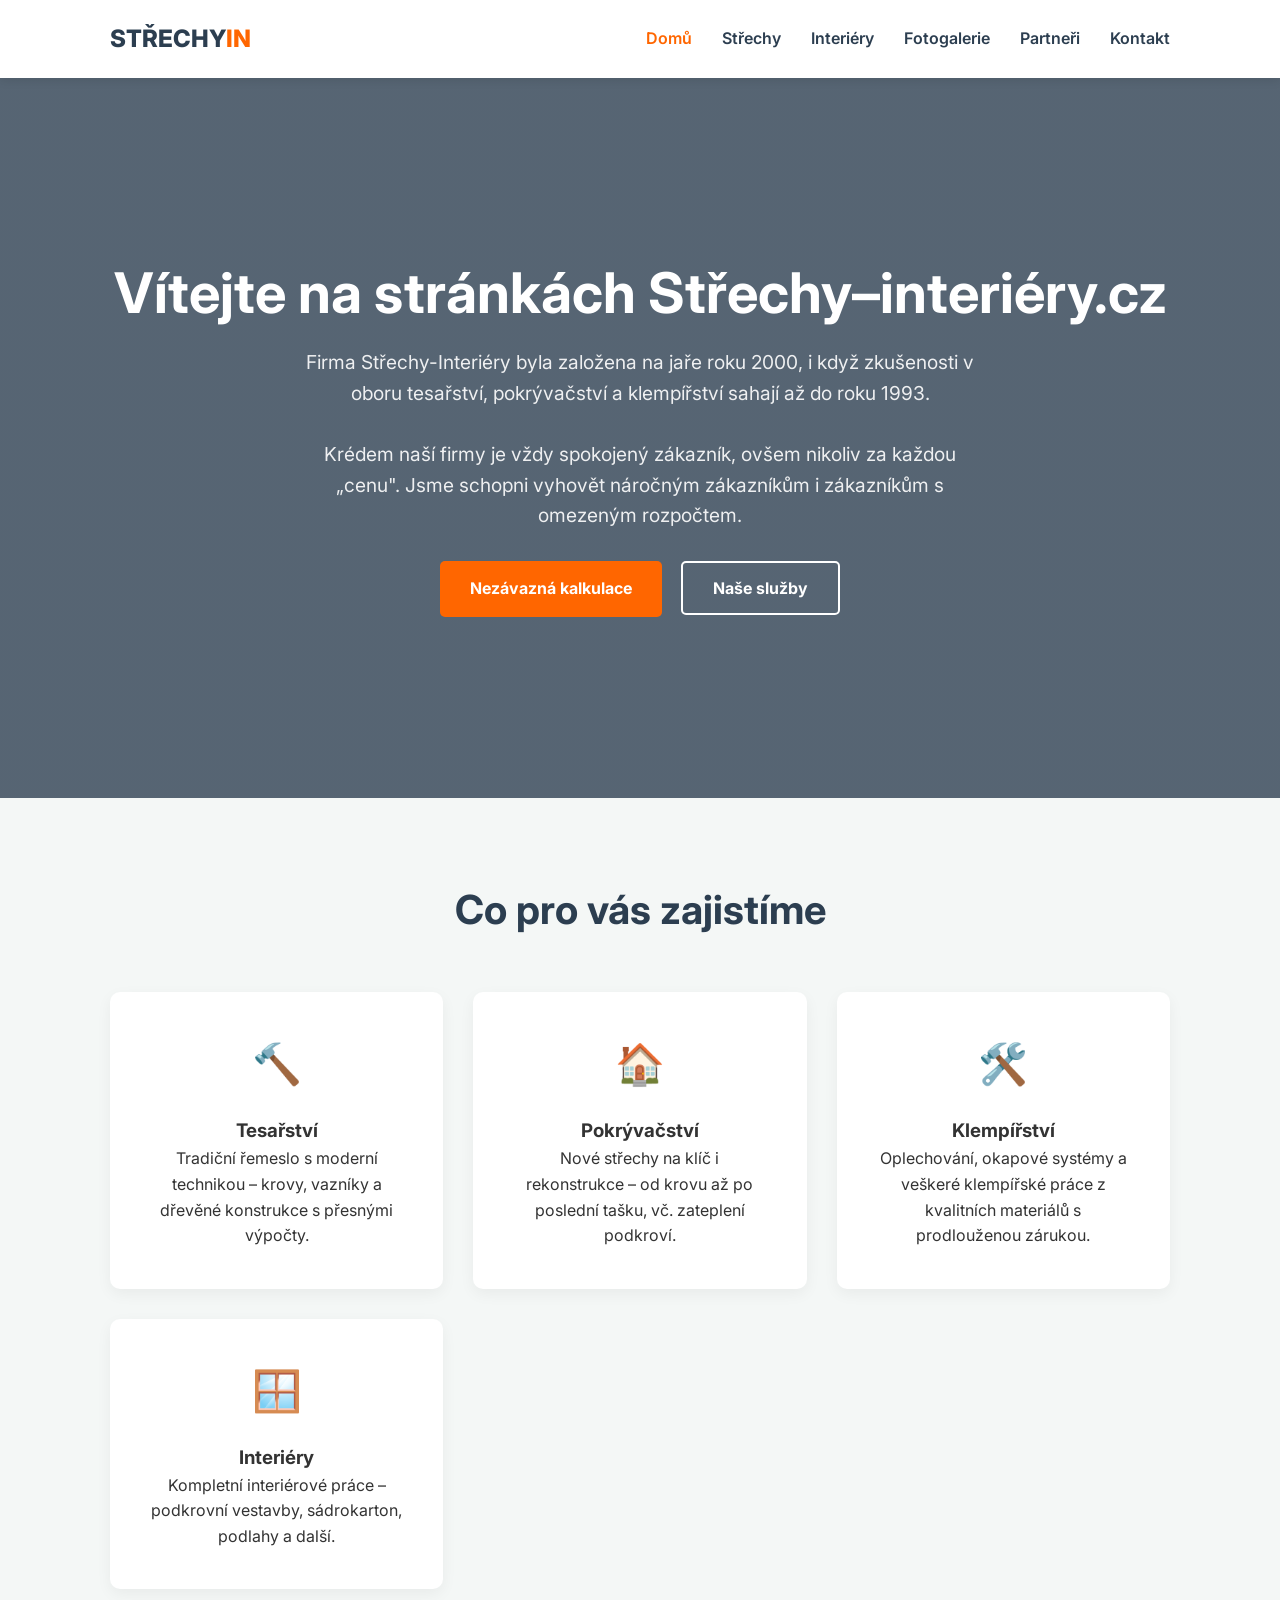
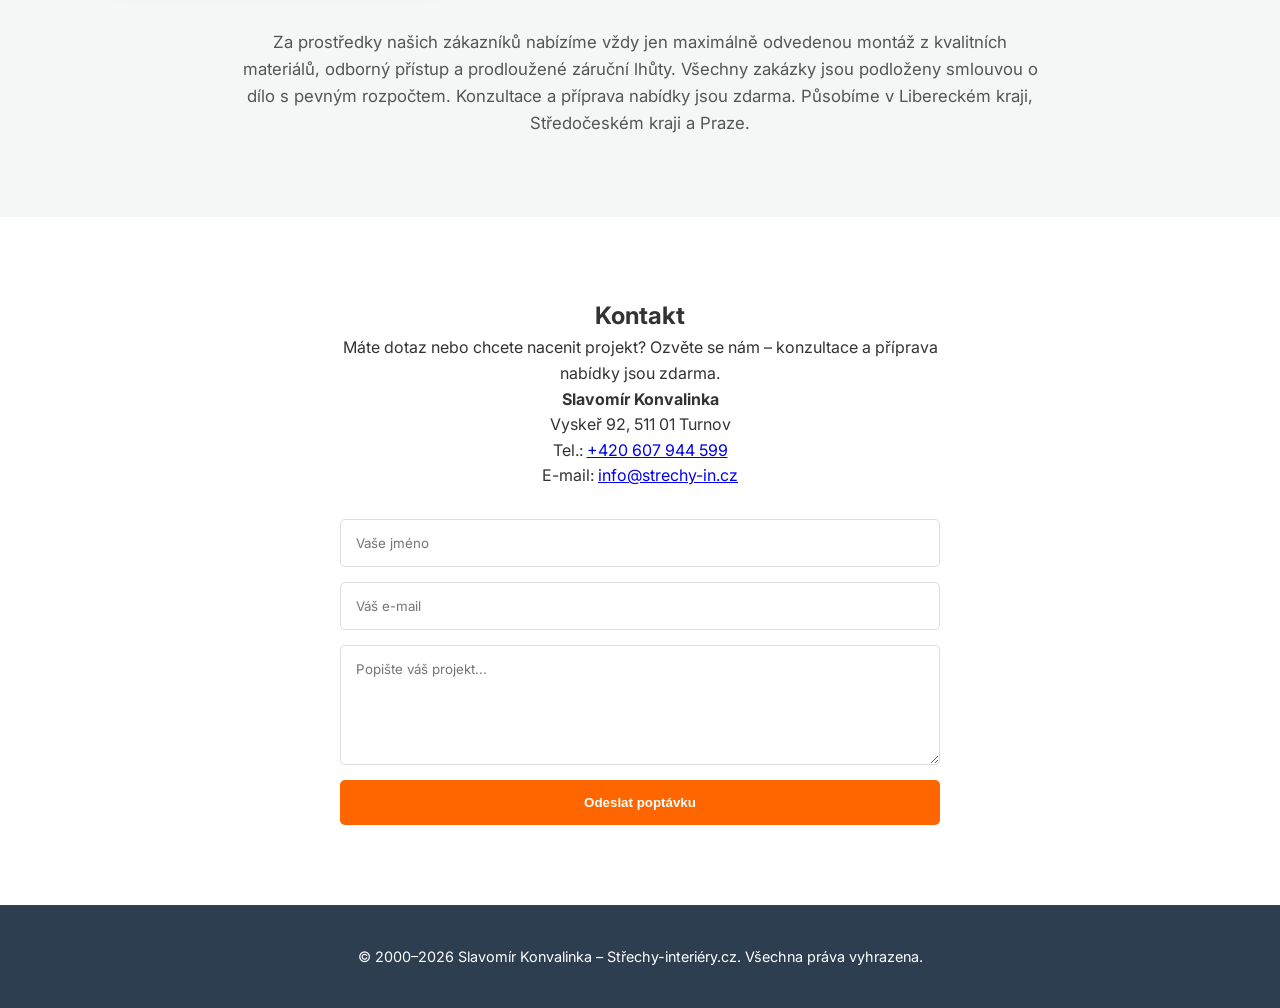
==== index.html @ 7b0713c4 "feat: basic layout" ====
<!DOCTYPE html>
<html lang="cs">
<head>
  <meta charset="UTF-8">
  <meta name="viewport" content="width=device-width, initial-scale=1.0">
  <title>Tesařství – střechy – interiéry | Slavomír Konvalinka strechy-in.cz</title>
  <link rel="stylesheet" href="css/style.css">
  <link href="https://fonts.googleapis.com/css2?family=Inter:wght@300;400;700;800&display=swap" rel="stylesheet">
</head>
<body>

<header class="navbar">
  <div class="container">
    <a href="index.html" class="logo">STŘECHY<span>IN</span></a>
    <nav>
      <ul>
        <li><a href="index.html" class="active">Domů</a></li>
        <li><a href="strechy.html">Střechy</a></li>
        <li><a href="interiery.html">Interiéry</a></li>
        <li><a href="galerie.html">Fotogalerie</a></li>
        <li><a href="dodavatele.html">Partneři</a></li>
        <li><a href="kontakt.html" class="btn-small">Kontakt</a></li>
      </ul>
    </nav>
  </div>
</header>

<section class="hero">
  <div class="container">
    <h1>Vítejte na stránkách Střechy–interiéry.cz</h1>
    <p>Firma Střechy-Interiéry byla založena na jaře roku 2000, i když zkušenosti v oboru tesařství, pokrývačství a klempířství sahají až do roku 1993.</p>
    <p>Krédem naší firmy je vždy spokojený zákazník, ovšem nikoliv za každou „cenu". Jsme schopni vyhovět náročným zákazníkům i zákazníkům s omezeným rozpočtem.</p>
    <div class="hero-btns">
      <a href="#kontakt" class="btn-primary">Nezávazná kalkulace</a>
      <a href="#sluzby" class="btn-secondary">Naše služby</a>
    </div>
  </div>
</section>

<section id="sluzby" class="services">
  <div class="container">
    <h2 class="section-title">Co pro vás zajistíme</h2>
    <div class="grid">
      <div class="card">
        <div class="icon">🔨</div>
        <h3>Tesařství</h3>
        <p>Tradiční řemeslo s moderní technikou – krovy, vazníky a dřevěné konstrukce s přesnými výpočty.</p>
      </div>
      <div class="card">
        <div class="icon">🏠</div>
        <h3>Pokrývačství</h3>
        <p>Nové střechy na klíč i rekonstrukce – od krovu až po poslední tašku, vč. zateplení podkroví.</p>
      </div>
      <div class="card">
        <div class="icon">🛠️</div>
        <h3>Klempířství</h3>
        <p>Oplechování, okapové systémy a veškeré klempířské práce z kvalitních materiálů s prodlouženou zárukou.</p>
      </div>
      <div class="card">
        <div class="icon">🪟</div>
        <h3>Interiéry</h3>
        <p>Kompletní interiérové práce – podkrovní vestavby, sádrokarton, podlahy a další.</p>
      </div>
    </div>
    <div class="section-info">
      <p>Za prostředky našich zákazníků nabízíme vždy jen maximálně odvedenou montáž z kvalitních materiálů, odborný přístup a prodloužené záruční lhůty. Všechny zakázky jsou podloženy smlouvou o dílo s pevným rozpočtem. Konzultace a příprava nabídky jsou zdarma. Působíme v Libereckém kraji, Středočeském kraji a Praze.</p>
    </div>
  </div>
</section>

<section id="kontakt" class="contact">
  <div class="container">
    <div class="contact-box">
      <h2>Kontakt</h2>
      <p>Máte dotaz nebo chcete nacenit projekt? Ozvěte se nám – konzultace a příprava nabídky jsou zdarma.</p>
      <div class="contact-details">
        <p><strong>Slavomír Konvalinka</strong></p>
        <p>Vyskeř 92, 511 01 Turnov</p>
        <p>Tel.: <a href="tel:+420607944599">+420 607 944 599</a></p>
        <p>E-mail: <a href="mailto:info@strechy-in.cz">info@strechy-in.cz</a></p>
      </div>
      <form>
        <input type="text" placeholder="Vaše jméno" required>
        <input type="email" placeholder="Váš e-mail" required>
        <textarea placeholder="Popište váš projekt..."></textarea>
        <button type="submit" class="btn-primary">Odeslat poptávku</button>
      </form>
    </div>
  </div>
</section>

<footer>
  <div class="container">
    <p>&copy; 2000–2026 Slavomír Konvalinka – Střechy-interiéry.cz. Všechna práva vyhrazena.</p>
  </div>
</footer>

</body>
</html>
---- css/style.css ----
/* Globální nastavení */
:root {
  --primary: #ff6600; /* Oranžová pro akce */
  --dark: #2c3e50;    /* Antracitová břidlice */
  --light: #f4f7f6;   /* Světlé pozadí */
  --white: #ffffff;
  --text: #333333;
}

* {
  margin: 0;
  padding: 0;
  box-sizing: border-box;
}

body {
  font-family: 'Inter', sans-serif;
  line-height: 1.6;
  color: var(--text);
  scroll-behavior: smooth;
}

.container {
  max-width: 1100px;
  margin: 0 auto;
  padding: 0 20px;
}

/* Navigace */
.navbar {
  background: var(--white);
  padding: 20px 0;
  position: sticky;
  top: 0;
  z-index: 1000;
  box-shadow: 0 2px 10px rgba(0,0,0,0.1);
}

.navbar .container {
  display: flex;
  justify-content: space-between;
  align-items: center;
}

.logo {
  font-size: 24px;
  font-weight: 800;
  color: var(--dark);
}

.logo span { color: var(--primary); }

nav ul { display: flex; list-style: none; align-items: center; }
nav ul li { margin-left: 30px; }
nav ul li a { text-decoration: none; color: var(--dark); font-weight: 600; transition: 0.3s; }
nav ul li a:hover { color: var(--primary); }

/* Hero Sekce */
.hero {
  background: linear-gradient(rgba(44, 62, 80, 0.8), rgba(44, 62, 80, 0.8)),
  url('https://images.unsplash.com/photo-1628744448840-55bdb2497bd4?q=80&w=2070') center/cover;
  height: 80vh;
  display: flex;
  align-items: center;
  color: var(--white);
  text-align: center;
}

.hero h1 { font-size: 3.5rem; margin-bottom: 20px; line-height: 1.2; }
.hero p { font-size: 1.2rem; margin-bottom: 30px; opacity: 0.9; max-width: 700px; margin-inline: auto; }

/* Tlačítka */
.btn-primary {
  background: var(--primary);
  color: var(--white);
  padding: 15px 30px;
  text-decoration: none;
  border-radius: 5px;
  font-weight: bold;
  display: inline-block;
  transition: 0.3s;
  border: none;
  cursor: pointer;
}

.btn-secondary {
  background: transparent;
  color: var(--white);
  padding: 15px 30px;
  text-decoration: none;
  border-radius: 5px;
  font-weight: bold;
  border: 2px solid var(--white);
  margin-left: 15px;
  transition: 0.3s;
}

.btn-primary:hover { background: #e65c00; transform: translateY(-2px); }

/* Služby */
.services { padding: 80px 0; background: var(--light); }
.section-title { text-align: center; font-size: 2.5rem; margin-bottom: 50px; color: var(--dark); }

.grid {
  display: grid;
  grid-template-columns: repeat(auto-fit, minmax(300px, 1fr));
  gap: 30px;
}

.card {
  background: var(--white);
  padding: 40px;
  border-radius: 10px;
  text-align: center;
  transition: 0.3s;
  box-shadow: 0 5px 15px rgba(0,0,0,0.05);
}

.card:hover { transform: translateY(-10px); }
.card .icon { font-size: 40px; margin-bottom: 20px; }

/* Kontakt */
.contact { padding: 80px 0; }
.contact-box {
  max-width: 600px;
  margin: 0 auto;
  text-align: center;
}

form { display: flex; flex-direction: column; gap: 15px; margin-top: 30px; }
form input, form textarea {
  padding: 15px;
  border: 1px solid #ddd;
  border-radius: 5px;
  font-family: inherit;
}
form textarea { height: 120px; }

footer { background: var(--dark); color: var(--white); padding: 40px 0; text-align: center; font-size: 0.9rem; }

/* Aktivní odkaz v navigaci */
nav ul li a.active { color: var(--primary); }

/* Logo jako odkaz */
a.logo { text-decoration: none; font-size: 24px; font-weight: 800; color: var(--dark); }
a.logo span { color: var(--primary); }

/* Page Hero – podstránky */
.page-hero {
  background: var(--dark);
  color: var(--white);
  padding: 80px 0 60px;
  text-align: center;
}
.page-hero h1 { font-size: 2.8rem; margin-bottom: 15px; }
.page-hero p { font-size: 1.15rem; opacity: 0.9; max-width: 650px; margin-inline: auto; }

/* Section info */
.section-info {
  margin-top: 40px;
  text-align: center;
  max-width: 800px;
  margin-inline: auto;
  color: #555;
  font-size: 1.05rem;
}

/* CTA sekce */
.cta-section {
  background: var(--primary);
  color: var(--white);
  padding: 60px 0;
  text-align: center;
}
.cta-section h2 { font-size: 2rem; margin-bottom: 15px; }
.cta-section p { font-size: 1.1rem; margin-bottom: 25px; opacity: 0.95; }
.cta-section .btn-primary {
  background: var(--dark);
  color: var(--white);
}
.cta-section .btn-primary:hover { background: #1a252f; }

/* Fotogalerie */
.gallery-section { padding: 80px 0; background: var(--light); }
.gallery-grid {
  display: grid;
  grid-template-columns: repeat(auto-fit, minmax(300px, 1fr));
  gap: 20px;
}
.gallery-item {
  background: var(--white);
  padding: 25px 30px;
  border-radius: 10px;
  text-decoration: none;
  color: var(--text);
  transition: 0.3s;
  box-shadow: 0 3px 10px rgba(0,0,0,0.05);
}
.gallery-item:hover { transform: translateY(-5px); box-shadow: 0 8px 20px rgba(0,0,0,0.1); }
.gallery-item h3 { font-size: 0.95rem; font-weight: 600; }

/* Kontakt stránka – dvousloupcový layout */
.contact-grid {
  display: grid;
  grid-template-columns: 1fr 1fr;
  gap: 50px;
  align-items: start;
}
.contact-info-card h2,
.contact-form-card h2 {
  font-size: 1.8rem;
  color: var(--dark);
  margin-bottom: 20px;
}
.contact-info-card .contact-details { font-size: 1.05rem; line-height: 2; }
.contact-info-card .contact-details a { color: var(--primary); text-decoration: none; }
.contact-info-card .contact-details a:hover { text-decoration: underline; }

/* Responzivita */
@media (max-width: 768px) {
  .hero h1 { font-size: 2.2rem; }
  .page-hero h1 { font-size: 2rem; }
  nav { display: none; } /* Pro produkci by zde bylo mobilní menu */
  .hero-btns { display: flex; flex-direction: column; gap: 10px; }
  .btn-secondary { margin-left: 0; }
  .contact-grid { grid-template-columns: 1fr; gap: 40px; }
  .gallery-grid { grid-template-columns: 1fr; }
}
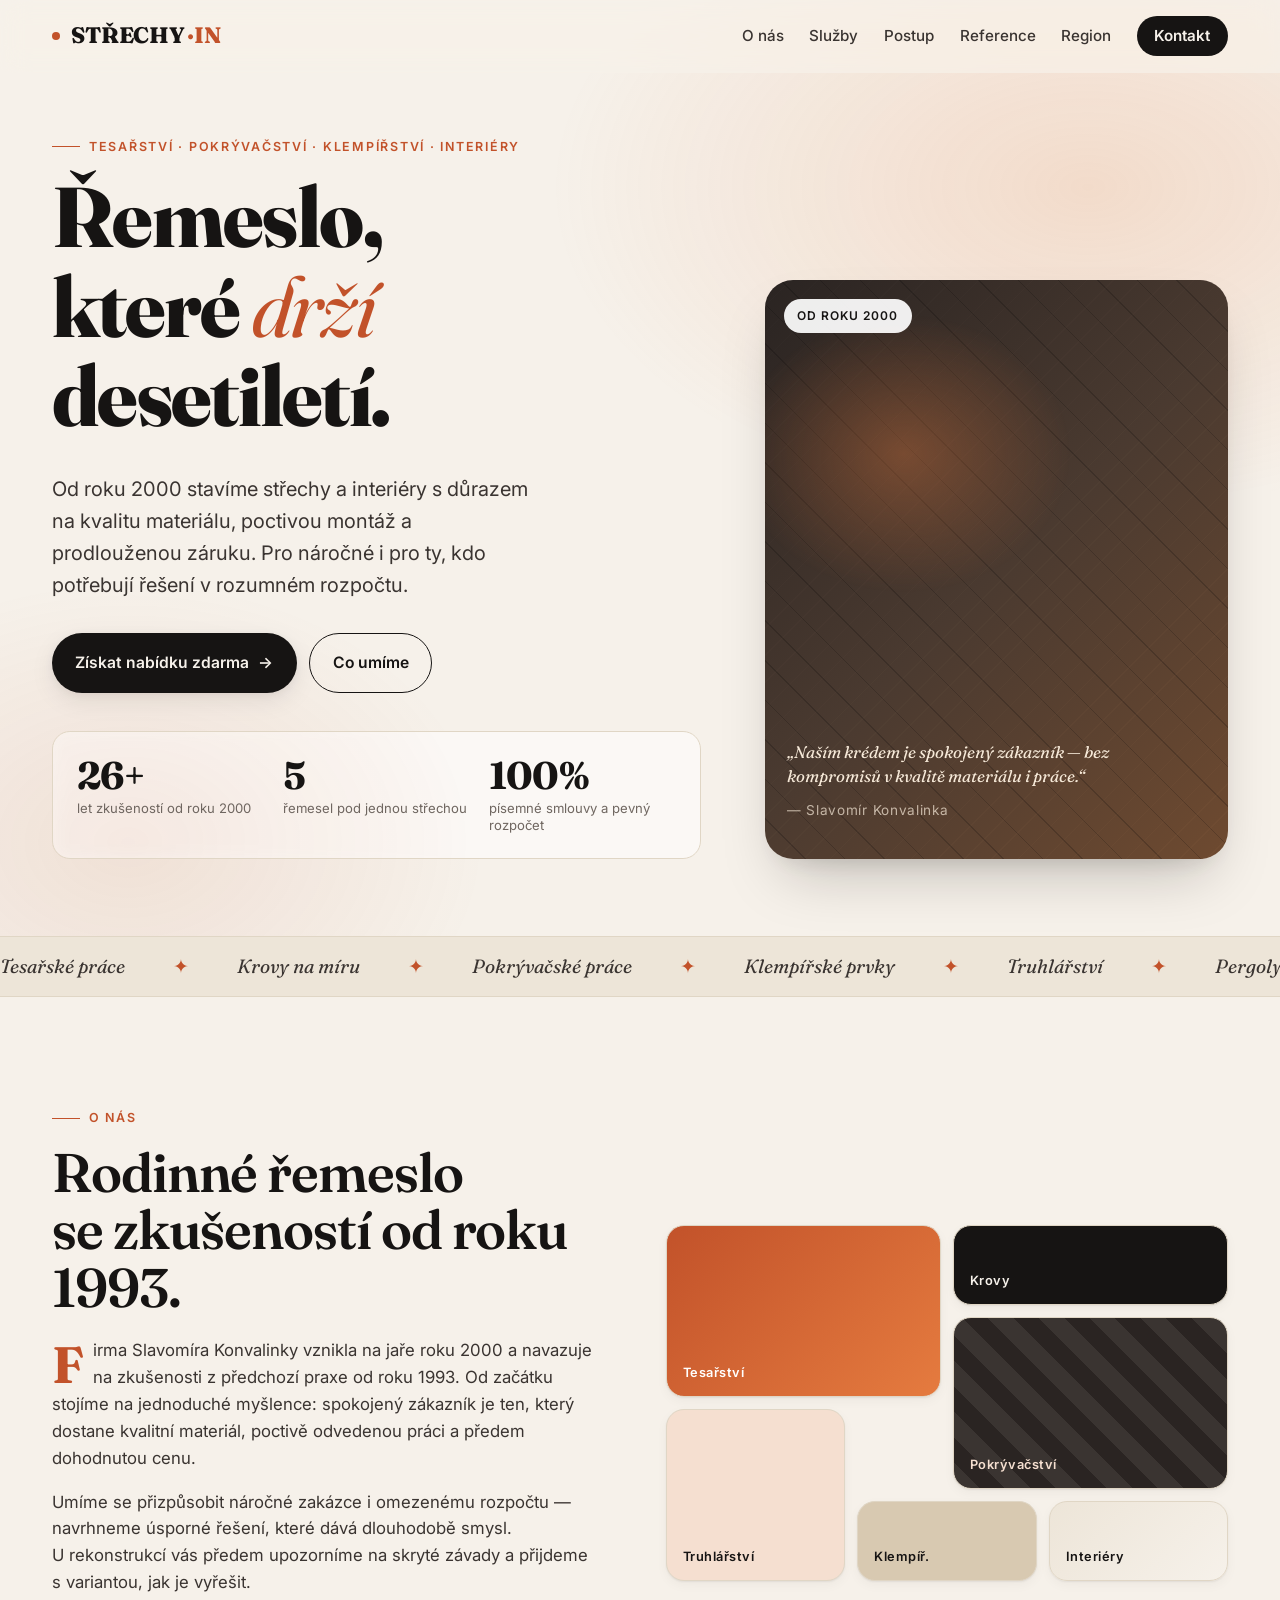
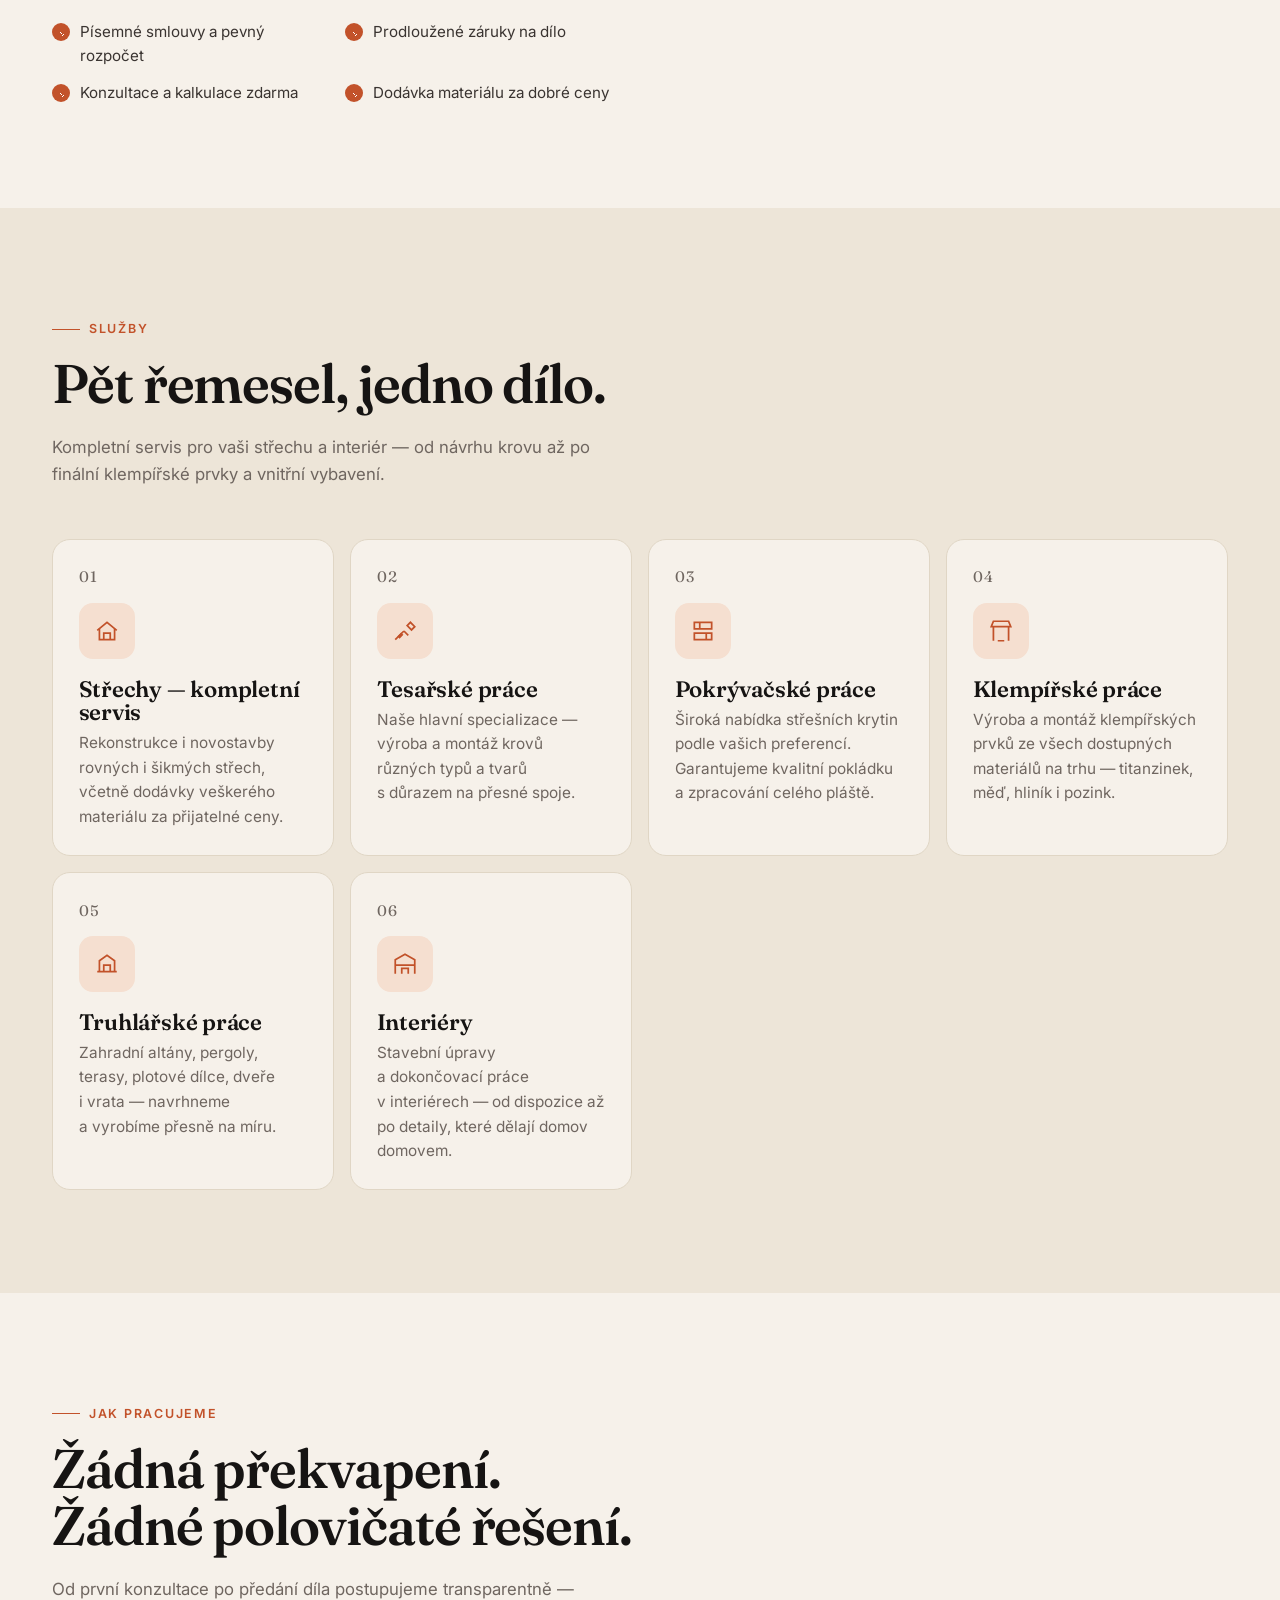
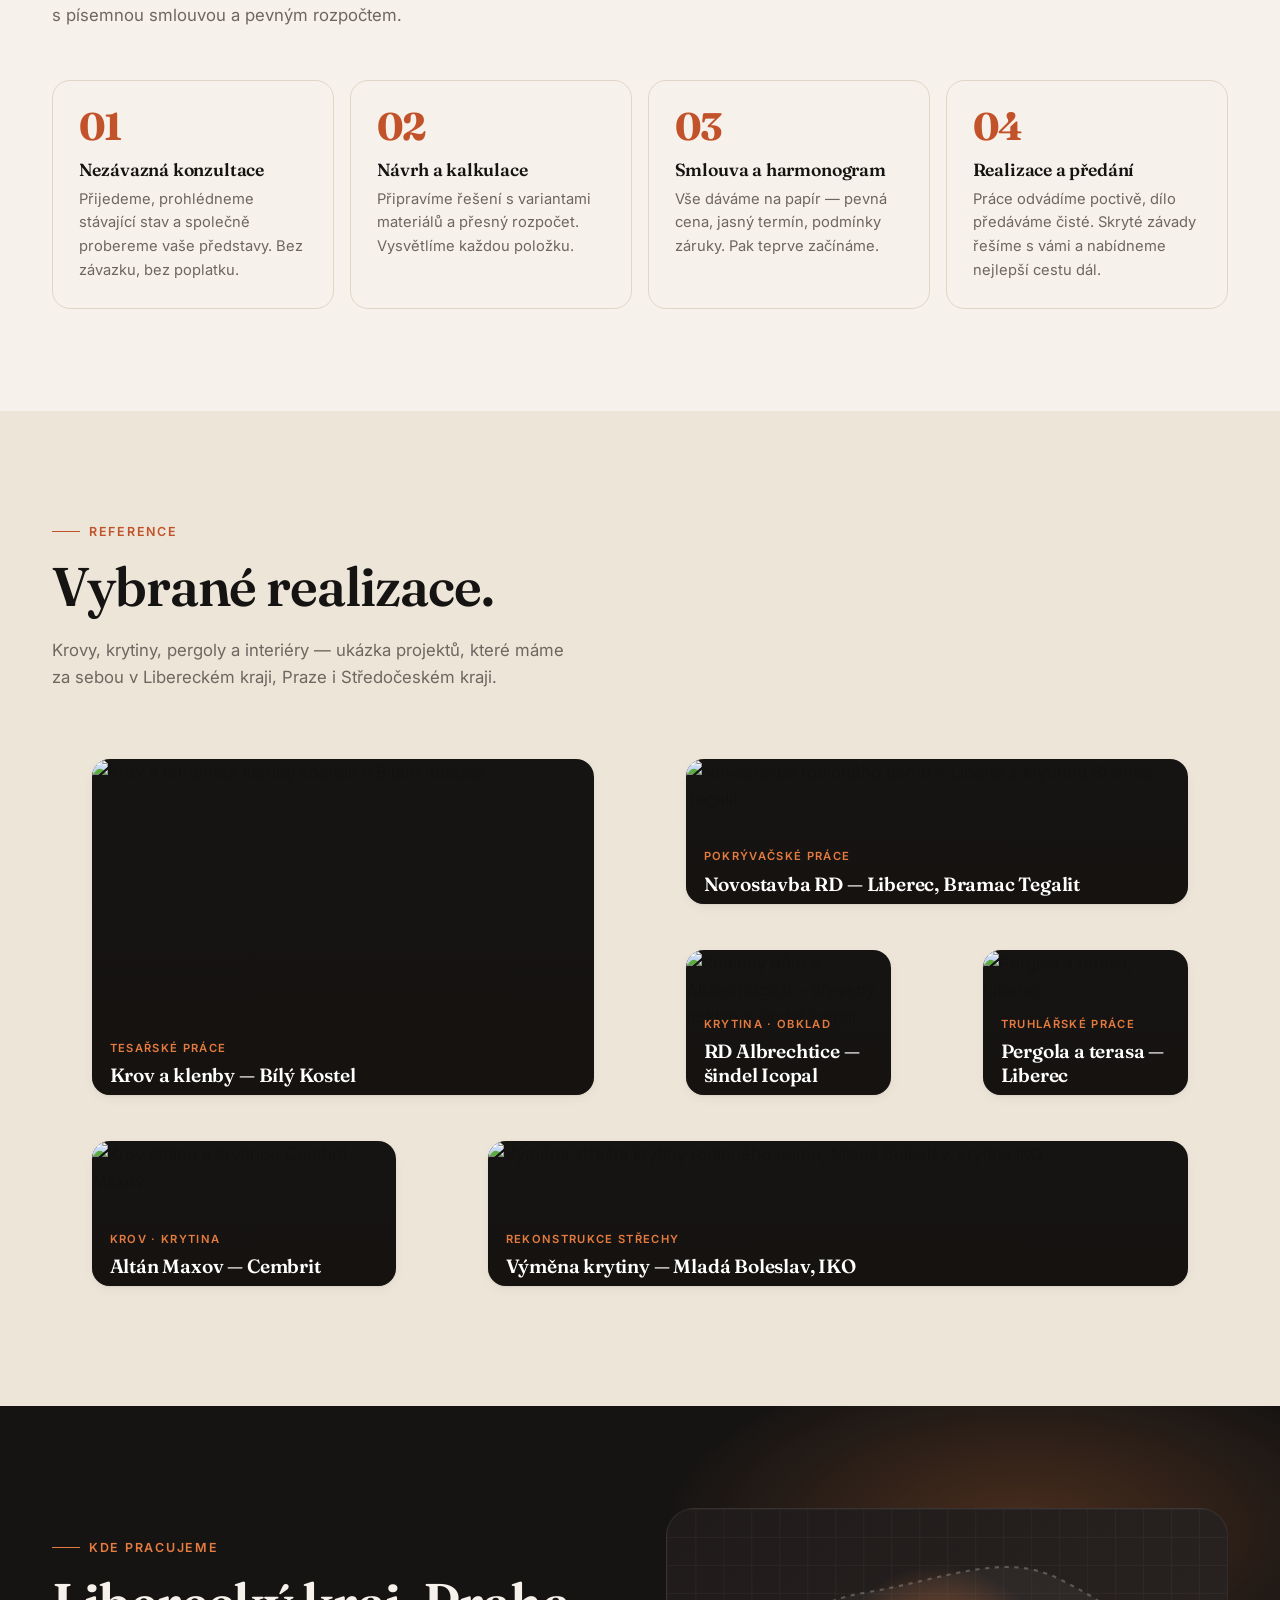
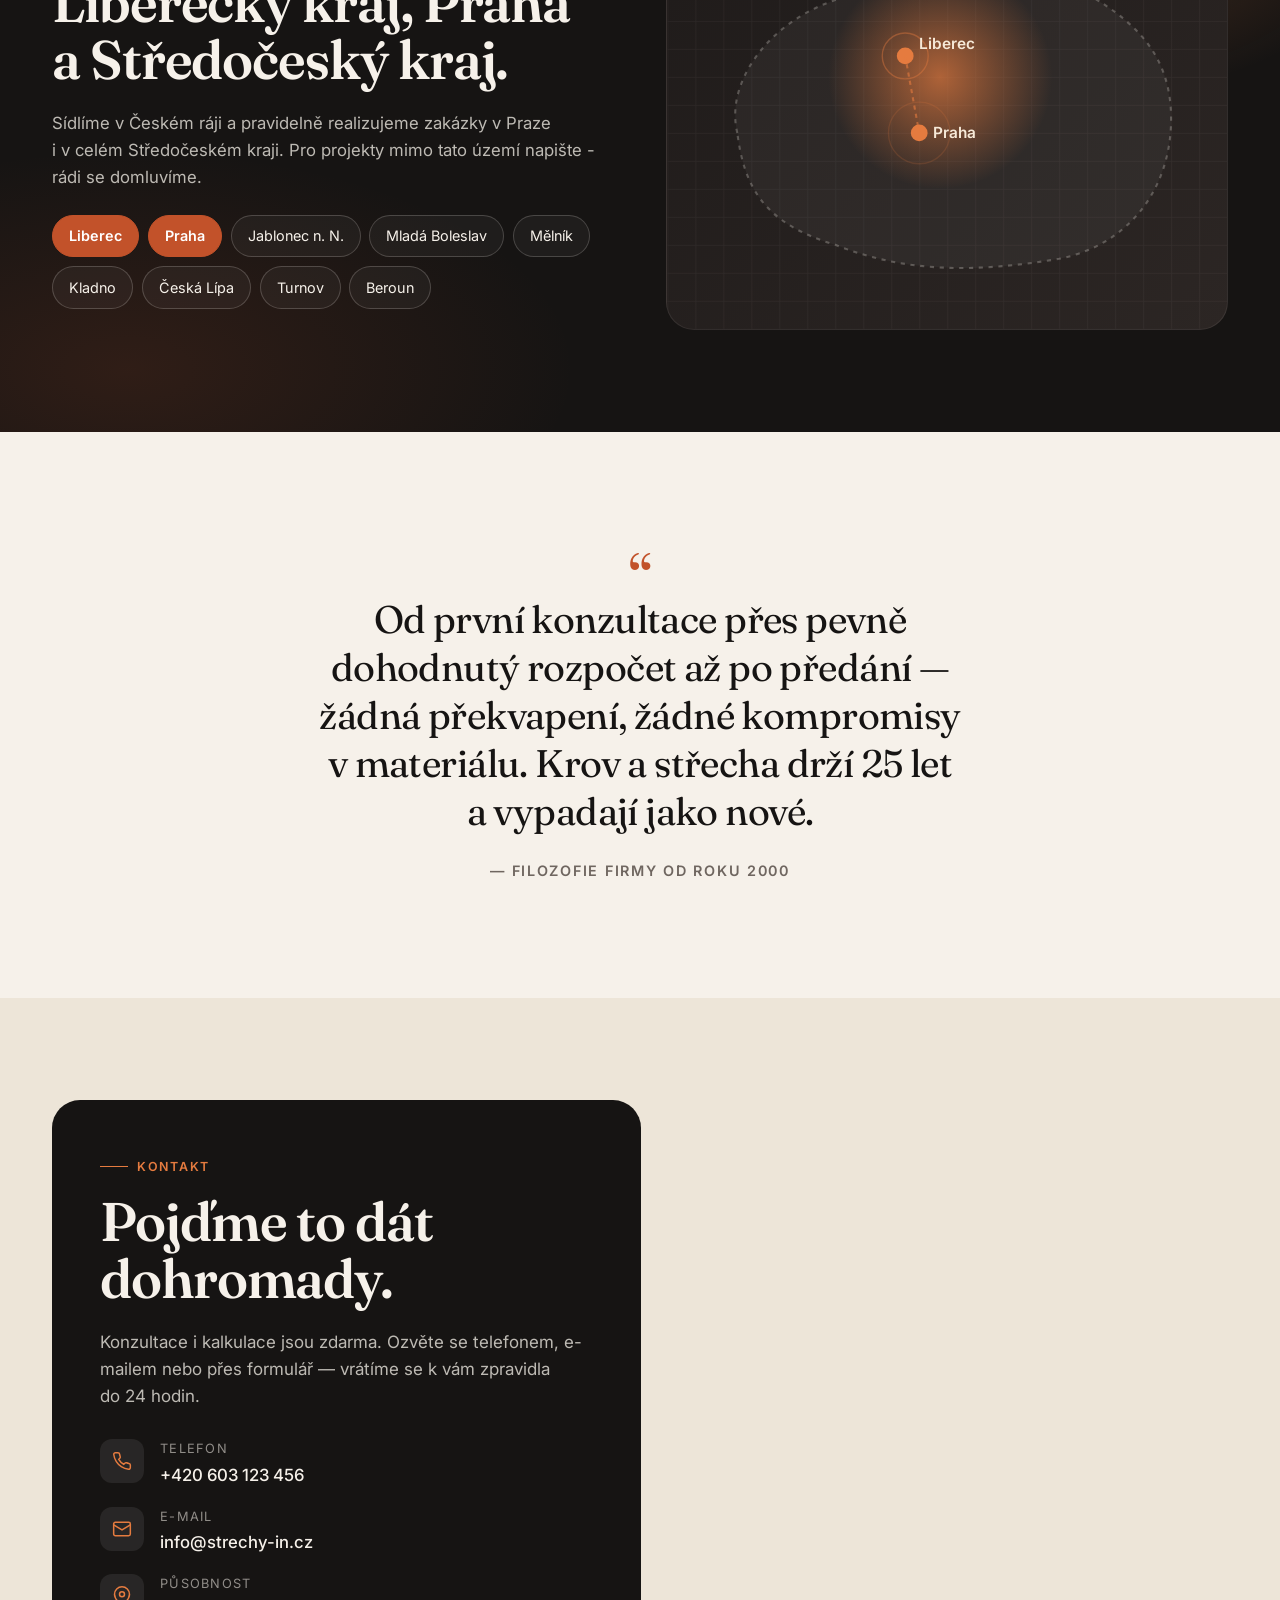
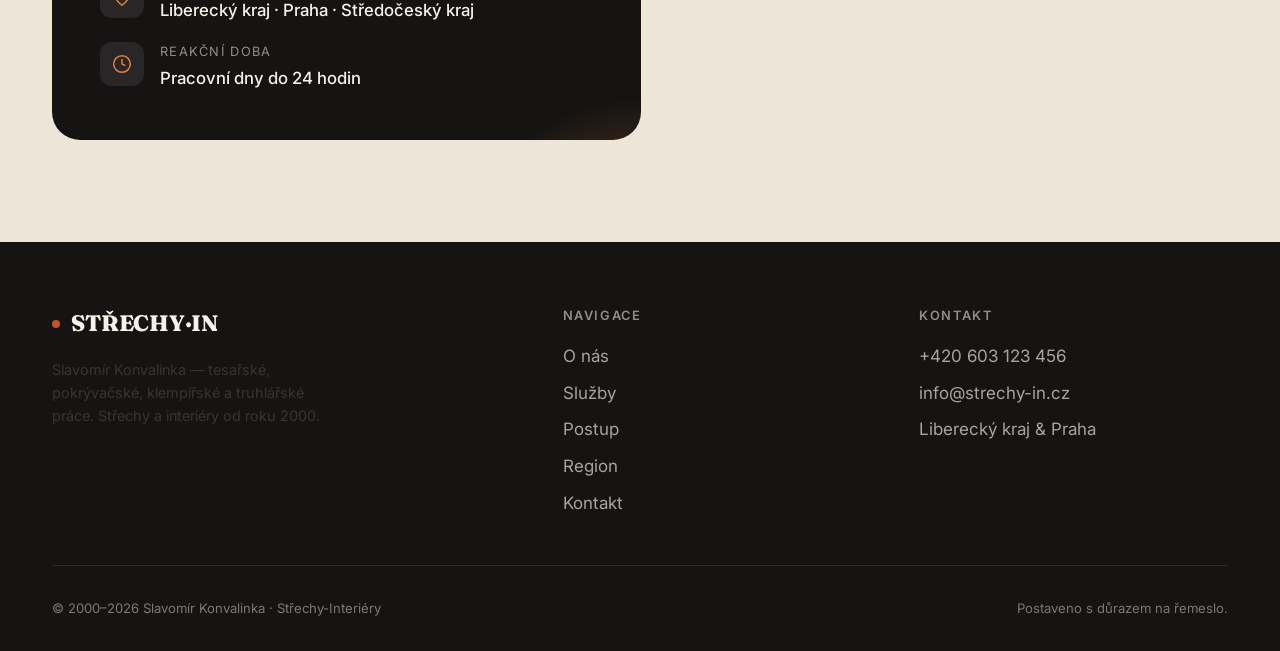
==== commit c3dcd39f: "feat: Responsive redesign" ====
--- a/index.html
+++ b/index.html
@@ -3,97 +3,1418 @@
 <head>
   <meta charset="UTF-8">
   <meta name="viewport" content="width=device-width, initial-scale=1.0">
-  <title>Tesařství – střechy – interiéry | Slavomír Konvalinka strechy-in.cz</title>
-  <link rel="stylesheet" href="css/style.css">
-  <link href="https://fonts.googleapis.com/css2?family=Inter:wght@300;400;700;800&display=swap" rel="stylesheet">
+  <meta name="description" content="Střechy-Interiéry – Slavomír Konvalinka. Tesařské, pokrývačské, klempířské a truhlářské práce. Kompletní rekonstrukce střech a interiérů. Liberecký kraj, Praha a Středočeský kraj.">
+  <meta name="theme-color" content="#161413">
+  <title>Střechy-Interiéry · Slavomír Konvalinka — řemeslné práce od roku 2000</title>
+  <link rel="preconnect" href="https://fonts.googleapis.com">
+  <link rel="preconnect" href="https://fonts.gstatic.com" crossorigin>
+  <link href="https://fonts.googleapis.com/css2?family=Fraunces:opsz,wght@9..144,400;9..144,600;9..144,800&family=Inter:wght@300;400;500;600;700&display=swap" rel="stylesheet">
+  <style>
+    :root {
+      --bg: #f6f1ea;
+      --bg-2: #ede5d8;
+      --ink: #161413;
+      --ink-2: #3a3431;
+      --muted: #6f6660;
+      --line: #e0d6c5;
+      --accent: #c2522a;
+      --accent-2: #e57b3f;
+      --accent-soft: #f5dfd0;
+      --max: 1240px;
+      --r-sm: 10px;
+      --r-md: 18px;
+      --r-lg: 28px;
+      --shadow-sm: 0 1px 2px rgba(20,16,12,.06), 0 4px 12px rgba(20,16,12,.04);
+      --shadow-md: 0 8px 24px rgba(20,16,12,.08), 0 2px 8px rgba(20,16,12,.05);
+      --shadow-lg: 0 30px 60px -20px rgba(20,16,12,.25), 0 12px 24px -12px rgba(20,16,12,.12);
+      --ease: cubic-bezier(.2,.7,.2,1);
+    }
+
+    *, *::before, *::after { box-sizing: border-box; }
+    html { scroll-behavior: smooth; }
+    body {
+      margin: 0;
+      font-family: 'Inter', system-ui, -apple-system, Segoe UI, sans-serif;
+      color: var(--ink);
+      background: var(--bg);
+      line-height: 1.6;
+      font-size: clamp(15px, 1vw + 0.6rem, 17px);
+      -webkit-font-smoothing: antialiased;
+      text-rendering: optimizeLegibility;
+      overflow-x: hidden;
+    }
+    img { max-width: 100%; display: block; }
+    a { color: inherit; text-decoration: none; }
+    button { font: inherit; cursor: pointer; border: 0; background: none; color: inherit; }
+
+    h1, h2, h3 {
+      font-family: 'Fraunces', Georgia, serif;
+      font-weight: 600;
+      line-height: 1.05;
+      letter-spacing: -0.02em;
+      margin: 0 0 .4em;
+      color: var(--ink);
+    }
+    h1 { font-size: clamp(2.6rem, 6vw + .5rem, 6.2rem); font-weight: 800; }
+    h2 { font-size: clamp(2rem, 3vw + 1rem, 3.6rem); }
+    h3 { font-size: clamp(1.15rem, .6vw + 1rem, 1.4rem); font-weight: 600; letter-spacing: -0.01em; }
+    p  { margin: 0 0 1em; color: var(--ink-2); }
+
+    .container {
+      width: 100%;
+      max-width: var(--max);
+      margin: 0 auto;
+      padding: 0 clamp(1.1rem, 3vw, 2rem);
+    }
+
+    .eyebrow {
+      display: inline-flex;
+      align-items: center;
+      gap: .55rem;
+      font-size: .78rem;
+      font-weight: 600;
+      text-transform: uppercase;
+      letter-spacing: .14em;
+      color: var(--accent);
+      margin-bottom: 1rem;
+    }
+    .eyebrow::before {
+      content: "";
+      width: 28px;
+      height: 1px;
+      background: currentColor;
+    }
+
+    /* ========= NAV ========= */
+    .nav {
+      position: fixed;
+      inset: 0 0 auto 0;
+      z-index: 50;
+      backdrop-filter: blur(14px) saturate(160%);
+      -webkit-backdrop-filter: blur(14px) saturate(160%);
+      background: rgba(246,241,234,.72);
+      border-bottom: 1px solid transparent;
+      transition: border-color .25s var(--ease), background .25s var(--ease);
+    }
+    .nav.scrolled {
+      border-color: var(--line);
+      background: rgba(246,241,234,.85);
+    }
+    .nav-inner {
+      display: flex;
+      align-items: center;
+      justify-content: space-between;
+      height: 72px;
+    }
+    .logo {
+      font-family: 'Fraunces', serif;
+      font-weight: 800;
+      font-size: 1.4rem;
+      letter-spacing: -.01em;
+      display: inline-flex;
+      align-items: baseline;
+      gap: .15rem;
+    }
+    .logo .dot {
+      width: 8px; height: 8px;
+      background: var(--accent);
+      border-radius: 50%;
+      display: inline-block;
+      margin-right: .55rem;
+      transform: translateY(-3px);
+    }
+    .logo span { color: var(--accent); }
+
+    .nav-links {
+      display: flex;
+      gap: clamp(1rem, 2vw, 2rem);
+      align-items: center;
+      list-style: none;
+      margin: 0;
+      padding: 0;
+    }
+    .nav-links a {
+      font-size: .95rem;
+      font-weight: 500;
+      color: var(--ink-2);
+      transition: color .2s;
+      position: relative;
+    }
+    .nav-links a:hover { color: var(--ink); }
+    .nav-links a.cta {
+      background: var(--ink);
+      color: var(--bg);
+      padding: .65rem 1.1rem;
+      border-radius: 999px;
+      font-weight: 600;
+    }
+    .nav-links a.cta:hover { background: var(--accent); color: #fff; }
+
+    .hamburger {
+      display: none;
+      width: 44px; height: 44px;
+      border-radius: 50%;
+      align-items: center;
+      justify-content: center;
+      position: relative;
+      z-index: 60;
+    }
+    .hamburger span {
+      position: absolute;
+      width: 22px; height: 2px;
+      background: var(--ink);
+      border-radius: 2px;
+      transition: transform .3s var(--ease), opacity .2s;
+    }
+    .hamburger span:nth-child(1) { transform: translateY(-6px); }
+    .hamburger span:nth-child(3) { transform: translateY(6px); }
+    .hamburger.open span:nth-child(1) { transform: rotate(45deg); }
+    .hamburger.open span:nth-child(2) { opacity: 0; }
+    .hamburger.open span:nth-child(3) { transform: rotate(-45deg); }
+
+    @media (max-width: 860px) {
+      .hamburger { display: inline-flex; }
+      .nav-links {
+        position: fixed;
+        inset: 0;
+        flex-direction: column;
+        justify-content: center;
+        gap: 2rem;
+        background: var(--bg);
+        font-size: 1.5rem;
+        transform: translateX(100%);
+        transition: transform .4s var(--ease);
+      }
+      .nav-links a { font-size: 1.4rem; }
+      .nav-links a.cta { font-size: 1rem; }
+      .nav-links.open { transform: translateX(0); }
+    }
+
+    /* ========= HERO ========= */
+    .hero {
+      position: relative;
+      padding: clamp(8rem, 14vh, 11rem) 0 clamp(3rem, 6vw, 5rem);
+      overflow: hidden;
+      isolation: isolate;
+    }
+    .hero::before {
+      content: "";
+      position: absolute;
+      inset: 0;
+      background:
+        radial-gradient(60% 50% at 85% 20%, rgba(229,123,63,.18), transparent 70%),
+        radial-gradient(40% 40% at 10% 90%, rgba(194,82,42,.10), transparent 70%);
+      z-index: -1;
+    }
+    .hero-grid {
+      display: grid;
+      grid-template-columns: 1.4fr 1fr;
+      gap: clamp(2rem, 5vw, 5rem);
+      align-items: end;
+    }
+    @media (max-width: 980px) {
+      .hero-grid { grid-template-columns: 1fr; }
+    }
+    .hero h1 .accent {
+      font-style: italic;
+      font-weight: 400;
+      color: var(--accent);
+      position: relative;
+    }
+    .hero-lead {
+      font-size: clamp(1.1rem, .5vw + .9rem, 1.25rem);
+      max-width: 38ch;
+      color: var(--ink-2);
+      margin: 1.4rem 0 2rem;
+    }
+    .hero-actions {
+      display: flex;
+      flex-wrap: wrap;
+      gap: .8rem;
+      align-items: center;
+    }
+    .btn {
+      display: inline-flex;
+      align-items: center;
+      gap: .55rem;
+      padding: 1rem 1.4rem;
+      border-radius: 999px;
+      font-weight: 600;
+      font-size: .98rem;
+      transition: transform .2s var(--ease), background .2s, color .2s, box-shadow .2s;
+      border: 1px solid transparent;
+    }
+    .btn-primary {
+      background: var(--ink);
+      color: var(--bg);
+      box-shadow: var(--shadow-md);
+    }
+    .btn-primary:hover { background: var(--accent); transform: translateY(-2px); }
+    .btn-ghost {
+      background: transparent;
+      border-color: var(--ink);
+      color: var(--ink);
+    }
+    .btn-ghost:hover { background: var(--ink); color: var(--bg); }
+    .btn .arrow { transition: transform .2s; }
+    .btn:hover .arrow { transform: translateX(3px); }
+
+    .hero-stats {
+      display: grid;
+      grid-template-columns: repeat(3, 1fr);
+      gap: 1.2rem;
+      padding: 1.5rem;
+      border: 1px solid var(--line);
+      border-radius: var(--r-md);
+      background: rgba(255,255,255,.5);
+      backdrop-filter: blur(8px);
+    }
+    .hero-stat .num {
+      font-family: 'Fraunces', serif;
+      font-size: clamp(2rem, 3vw, 2.6rem);
+      font-weight: 700;
+      letter-spacing: -.02em;
+      color: var(--ink);
+      line-height: 1;
+    }
+    .hero-stat .lbl {
+      font-size: .82rem;
+      color: var(--muted);
+      margin-top: .35rem;
+      line-height: 1.3;
+    }
+
+    /* Hero visual / sticker */
+    .hero-visual {
+      position: relative;
+      aspect-ratio: 4/5;
+      border-radius: var(--r-lg);
+      overflow: hidden;
+      background:
+        linear-gradient(135deg, #2a2422 0%, #4a3a30 50%, #6e4a30 100%);
+      box-shadow: var(--shadow-lg);
+    }
+    .hero-visual::before {
+      content: "";
+      position: absolute;
+      inset: 0;
+      background:
+        repeating-linear-gradient(
+          135deg,
+          transparent 0,
+          transparent 18px,
+          rgba(255,255,255,.04) 18px,
+          rgba(255,255,255,.04) 19px
+        ),
+        repeating-linear-gradient(
+          45deg,
+          rgba(0,0,0,.18) 0,
+          rgba(0,0,0,.18) 1px,
+          transparent 1px,
+          transparent 28px
+        );
+      mix-blend-mode: overlay;
+    }
+    .hero-visual::after {
+      content: "";
+      position: absolute;
+      inset: 0;
+      background:
+        radial-gradient(60% 40% at 30% 30%, rgba(229,123,63,.35), transparent 60%);
+    }
+    .hero-tag {
+      position: absolute;
+      top: 1.2rem;
+      left: 1.2rem;
+      padding: .45rem .85rem;
+      border-radius: 999px;
+      background: rgba(255,255,255,.92);
+      color: var(--ink);
+      font-size: .75rem;
+      font-weight: 600;
+      letter-spacing: .08em;
+      text-transform: uppercase;
+      z-index: 2;
+    }
+    .hero-quote {
+      position: absolute;
+      bottom: 1.4rem;
+      left: 1.4rem;
+      right: 1.4rem;
+      color: #f6e9d8;
+      font-family: 'Fraunces', serif;
+      font-size: clamp(1.05rem, 1.3vw, 1.35rem);
+      font-style: italic;
+      line-height: 1.4;
+      z-index: 2;
+    }
+    .hero-quote cite {
+      display: block;
+      margin-top: .8rem;
+      font-style: normal;
+      font-family: 'Inter', sans-serif;
+      font-size: .85rem;
+      color: rgba(246,233,216,.7);
+      letter-spacing: .05em;
+    }
+
+    /* Scroll marquee */
+    .marquee {
+      border-block: 1px solid var(--line);
+      background: var(--bg-2);
+      overflow: hidden;
+      padding: .9rem 0;
+    }
+    .marquee-track {
+      display: flex;
+      gap: 3rem;
+      animation: scroll 40s linear infinite;
+      white-space: nowrap;
+      width: max-content;
+    }
+    .marquee-track span {
+      display: inline-flex;
+      align-items: center;
+      gap: 3rem;
+      font-family: 'Fraunces', serif;
+      font-style: italic;
+      font-size: clamp(1.1rem, 1.5vw, 1.4rem);
+      color: var(--ink-2);
+    }
+    .marquee-track span::after {
+      content: "✦";
+      color: var(--accent);
+      font-style: normal;
+    }
+    @keyframes scroll {
+      from { transform: translateX(0); }
+      to   { transform: translateX(-50%); }
+    }
+
+    /* ========= SECTIONS ========= */
+    section { padding: clamp(4rem, 8vw, 7rem) 0; }
+    .section-head {
+      max-width: 56ch;
+      margin-bottom: clamp(2rem, 4vw, 3.5rem);
+    }
+    .section-head.center { margin-inline: auto; text-align: center; }
+    .section-head p { font-size: 1.05rem; color: var(--muted); max-width: 50ch; }
+    .section-head.center p { margin-inline: auto; }
+
+    /* ========= ABOUT ========= */
+    .about-grid {
+      display: grid;
+      grid-template-columns: 1fr 1fr;
+      gap: clamp(2rem, 4vw, 4rem);
+      align-items: center;
+    }
+    @media (max-width: 880px) { .about-grid { grid-template-columns: 1fr; } }
+
+    .about-text p { font-size: 1.05rem; }
+    .about-text p:first-of-type::first-letter {
+      font-family: 'Fraunces', serif;
+      font-size: 3.2rem;
+      float: left;
+      line-height: .85;
+      padding: .35rem .55rem 0 0;
+      color: var(--accent);
+      font-weight: 700;
+    }
+    .checks {
+      list-style: none;
+      padding: 0;
+      margin: 1.5rem 0 0;
+      display: grid;
+      grid-template-columns: 1fr 1fr;
+      gap: .8rem 1.5rem;
+    }
+    @media (max-width: 480px) { .checks { grid-template-columns: 1fr; } }
+    .checks li {
+      display: flex;
+      align-items: flex-start;
+      gap: .6rem;
+      font-size: .95rem;
+      color: var(--ink-2);
+    }
+    .checks li::before {
+      content: "";
+      flex: 0 0 auto;
+      width: 18px; height: 18px;
+      margin-top: 3px;
+      border-radius: 50%;
+      background: var(--accent);
+      background-image:
+        linear-gradient(45deg, transparent 45%, #fff 45% 55%, transparent 55%),
+        linear-gradient(-45deg, transparent 45%, #fff 45% 55%, transparent 55%);
+      background-size: 10px 2px, 6px 2px;
+      background-position: 4px 9px, 8px 11px;
+      background-repeat: no-repeat;
+    }
+
+    .about-visual {
+      display: grid;
+      grid-template-columns: repeat(6, 1fr);
+      grid-auto-rows: 80px;
+      gap: 12px;
+    }
+    .about-visual .tile {
+      border-radius: var(--r-md);
+      background: var(--bg-2);
+      position: relative;
+      overflow: hidden;
+      box-shadow: var(--shadow-sm);
+      border: 1px solid var(--line);
+    }
+    .about-visual .tile::after {
+      content: attr(data-label);
+      position: absolute;
+      bottom: .8rem;
+      left: 1rem;
+      font-size: .8rem;
+      font-weight: 600;
+      color: var(--ink);
+      letter-spacing: .04em;
+    }
+    .about-visual .tile.t1 { grid-column: 1 / 4; grid-row: 1 / 3; background: linear-gradient(135deg, #c2522a, #e57b3f); }
+    .about-visual .tile.t1::after { color: #fff; }
+    .about-visual .tile.t2 { grid-column: 4 / 7; grid-row: 1 / 2; background: var(--ink); }
+    .about-visual .tile.t2::after { color: var(--bg); }
+    .about-visual .tile.t3 { grid-column: 4 / 7; grid-row: 2 / 4;
+      background: repeating-linear-gradient(45deg, #3a3431 0 18px, #2a2422 18px 36px);
+    }
+    .about-visual .tile.t3::after { color: var(--accent-soft); }
+    .about-visual .tile.t4 { grid-column: 1 / 3; grid-row: 3 / 5; background: var(--accent-soft); }
+    .about-visual .tile.t5 { grid-column: 3 / 5; grid-row: 4 / 5; background: #d8c9b1; }
+    .about-visual .tile.t6 { grid-column: 5 / 7; grid-row: 4 / 5; background: linear-gradient(135deg, var(--bg-2), var(--bg)); }
+
+    /* ========= SERVICES ========= */
+    .services-section { background: var(--bg-2); position: relative; }
+    .services-grid {
+      display: grid;
+      grid-template-columns: repeat(auto-fit, minmax(260px, 1fr));
+      gap: 1rem;
+    }
+    .service-card {
+      background: var(--bg);
+      border: 1px solid var(--line);
+      border-radius: var(--r-md);
+      padding: 1.6rem;
+      transition: transform .4s var(--ease), box-shadow .4s, border-color .3s;
+      position: relative;
+      overflow: hidden;
+      min-height: 280px;
+      display: flex;
+      flex-direction: column;
+    }
+    .service-card::before {
+      content: "";
+      position: absolute;
+      inset: auto -40% -40% auto;
+      width: 200px; height: 200px;
+      background: radial-gradient(closest-side, rgba(229,123,63,.18), transparent);
+      opacity: 0;
+      transition: opacity .4s, transform .5s var(--ease);
+    }
+    .service-card:hover {
+      transform: translateY(-6px);
+      border-color: var(--accent);
+      box-shadow: var(--shadow-lg);
+    }
+    .service-card:hover::before { opacity: 1; transform: scale(1.3); }
+    .service-card .num {
+      font-family: 'Fraunces', serif;
+      font-size: .95rem;
+      color: var(--muted);
+      letter-spacing: .08em;
+    }
+    .service-card .icon {
+      width: 56px; height: 56px;
+      border-radius: 14px;
+      background: var(--accent-soft);
+      color: var(--accent);
+      display: grid;
+      place-items: center;
+      margin: .8rem 0 1.2rem;
+      transition: background .3s, color .3s;
+    }
+    .service-card:hover .icon { background: var(--accent); color: #fff; }
+    .service-card .icon svg { width: 26px; height: 26px; stroke-width: 1.6; }
+    .service-card h3 { margin-bottom: .4rem; }
+    .service-card p { color: var(--muted); font-size: .96rem; margin-bottom: 0; flex: 1; }
+    .service-card .more {
+      margin-top: 1.2rem;
+      font-size: .85rem;
+      font-weight: 600;
+      color: var(--ink);
+      display: inline-flex;
+      gap: .3rem;
+      align-items: center;
+      letter-spacing: .03em;
+    }
+
+    /* ========= PROCESS ========= */
+    .process-grid {
+      display: grid;
+      grid-template-columns: repeat(4, 1fr);
+      gap: 1rem;
+      counter-reset: step;
+    }
+    @media (max-width: 880px) { .process-grid { grid-template-columns: repeat(2, 1fr); } }
+    @media (max-width: 480px) { .process-grid { grid-template-columns: 1fr; } }
+    .step {
+      padding: 1.6rem;
+      border-radius: var(--r-md);
+      border: 1px solid var(--line);
+      background: var(--bg);
+      position: relative;
+      transition: border-color .3s, background .3s;
+    }
+    .step:hover { border-color: var(--ink); }
+    .step::before {
+      counter-increment: step;
+      content: "0" counter(step);
+      font-family: 'Fraunces', serif;
+      font-weight: 700;
+      font-size: 2.4rem;
+      color: var(--accent);
+      line-height: 1;
+      display: block;
+      margin-bottom: 1rem;
+      letter-spacing: -.03em;
+    }
+    .step h3 { font-size: 1.1rem; margin-bottom: .5rem; }
+    .step p { font-size: .92rem; color: var(--muted); margin: 0; }
+
+    /* ========= REFERENCES ========= */
+    .refs-section { background: var(--bg-2); }
+    .refs-grid {
+      display: grid;
+      grid-template-columns: repeat(12, 1fr);
+      grid-auto-rows: clamp(140px, 14vw, 200px);
+      gap: 12px;
+    }
+    @media (max-width: 760px) {
+      .refs-grid { grid-template-columns: repeat(2, 1fr); grid-auto-rows: 180px; }
+    }
+    .ref {
+      position: relative;
+      overflow: hidden;
+      border-radius: var(--r-md);
+      background: var(--ink);
+      box-shadow: var(--shadow-sm);
+      isolation: isolate;
+      cursor: zoom-in;
+    }
+    .ref img {
+      width: 100%;
+      height: 100%;
+      object-fit: cover;
+      transition: transform .8s var(--ease), filter .4s;
+      filter: saturate(.9) contrast(1.02);
+    }
+    .ref::after {
+      content: "";
+      position: absolute;
+      inset: 0;
+      background: linear-gradient(180deg, transparent 40%, rgba(20,16,12,.85) 100%);
+      opacity: .6;
+      transition: opacity .3s;
+      pointer-events: none;
+    }
+    .ref:hover img { transform: scale(1.06); filter: saturate(1.05) contrast(1.05); }
+    .ref:hover::after { opacity: .85; }
+    .ref-cap {
+      position: absolute;
+      left: 1.1rem;
+      right: 1.1rem;
+      bottom: 1rem;
+      z-index: 2;
+      color: #fff;
+      transform: translateY(8px);
+      transition: transform .35s var(--ease);
+    }
+    .ref:hover .ref-cap { transform: none; }
+    .ref-cap .tag {
+      display: inline-block;
+      font-size: .7rem;
+      font-weight: 600;
+      letter-spacing: .12em;
+      text-transform: uppercase;
+      color: var(--accent-2);
+      margin-bottom: .35rem;
+    }
+    .ref-cap h3 {
+      color: #fff;
+      font-size: clamp(1rem, .5vw + .85rem, 1.2rem);
+      line-height: 1.25;
+      margin: 0;
+      font-weight: 600;
+    }
+    .ref-1 { grid-column: span 6; grid-row: span 2; }
+    .ref-2 { grid-column: span 6; grid-row: span 1; }
+    .ref-3 { grid-column: span 3; grid-row: span 1; }
+    .ref-4 { grid-column: span 3; grid-row: span 1; }
+    .ref-5 { grid-column: span 4; grid-row: span 1; }
+    .ref-6 { grid-column: span 8; grid-row: span 1; }
+    @media (max-width: 760px) {
+      .ref-1, .ref-2, .ref-3, .ref-4, .ref-5, .ref-6 { grid-column: span 1; grid-row: span 1; }
+      .ref-1 { grid-column: span 2; grid-row: span 2; }
+    }
+
+    /* ========= REGION ========= */
+    .region-section {
+      background: var(--ink);
+      color: var(--bg);
+      position: relative;
+      overflow: hidden;
+    }
+    .region-section::before {
+      content: "";
+      position: absolute;
+      inset: 0;
+      background:
+        radial-gradient(40% 40% at 80% 20%, rgba(229,123,63,.25), transparent 70%),
+        radial-gradient(50% 50% at 10% 90%, rgba(194,82,42,.15), transparent 70%);
+      pointer-events: none;
+    }
+    .region-section h2 { color: var(--bg); }
+    .region-section .eyebrow { color: var(--accent-2); }
+    .region-grid {
+      display: grid;
+      grid-template-columns: 1fr 1fr;
+      gap: clamp(2rem, 4vw, 4rem);
+      align-items: center;
+      position: relative;
+    }
+    @media (max-width: 880px) { .region-grid { grid-template-columns: 1fr; } }
+    .region-text p { color: rgba(246,241,234,.75); font-size: 1.05rem; }
+    .region-cities {
+      list-style: none;
+      padding: 0;
+      margin: 1.5rem 0 0;
+      display: flex;
+      flex-wrap: wrap;
+      gap: .55rem;
+    }
+    .region-cities li {
+      padding: .55rem 1rem;
+      border: 1px solid rgba(246,241,234,.2);
+      border-radius: 999px;
+      font-size: .9rem;
+      color: var(--bg);
+      background: rgba(255,255,255,.04);
+    }
+    .region-cities li.highlight {
+      background: var(--accent);
+      border-color: var(--accent);
+      color: #fff;
+      font-weight: 600;
+    }
+    .region-map {
+      aspect-ratio: 4/3;
+      border-radius: var(--r-lg);
+      background:
+        linear-gradient(135deg, #1f1b1a, #2c2624);
+      position: relative;
+      overflow: hidden;
+      border: 1px solid rgba(246,241,234,.08);
+    }
+    .region-map svg { width: 100%; height: 100%; display: block; }
+
+    /* ========= TESTIMONIAL ========= */
+    .testimonial-section { padding-block: clamp(5rem, 9vw, 8rem); }
+    .quote-block {
+      max-width: 60ch;
+      margin: 0 auto;
+      text-align: center;
+    }
+    .quote-block blockquote {
+      font-family: 'Fraunces', serif;
+      font-size: clamp(1.6rem, 3vw, 2.6rem);
+      line-height: 1.25;
+      letter-spacing: -.015em;
+      margin: 0 0 1.5rem;
+      color: var(--ink);
+      font-weight: 400;
+    }
+    .quote-block blockquote::before {
+      content: "“";
+      display: block;
+      font-size: 4rem;
+      color: var(--accent);
+      line-height: 1;
+      margin-bottom: -1rem;
+    }
+    .quote-author {
+      font-size: .9rem;
+      letter-spacing: .12em;
+      text-transform: uppercase;
+      color: var(--muted);
+      font-weight: 600;
+    }
+
+    /* ========= CONTACT ========= */
+    .contact-section {
+      background: var(--bg-2);
+    }
+    .contact-grid {
+      display: grid;
+      grid-template-columns: 1.1fr 1fr;
+      gap: clamp(2rem, 4vw, 4rem);
+      align-items: stretch;
+    }
+    @media (max-width: 880px) { .contact-grid { grid-template-columns: 1fr; } }
+    .contact-card {
+      background: var(--ink);
+      color: var(--bg);
+      border-radius: var(--r-lg);
+      padding: clamp(2rem, 4vw, 3rem);
+      position: relative;
+      overflow: hidden;
+    }
+    .contact-card::before {
+      content: "";
+      position: absolute;
+      inset: auto -30% -50% auto;
+      width: 360px; height: 360px;
+      background: radial-gradient(closest-side, rgba(229,123,63,.5), transparent);
+      pointer-events: none;
+    }
+    .contact-card h2 { color: var(--bg); }
+    .contact-card .eyebrow { color: var(--accent-2); }
+    .contact-card p { color: rgba(246,241,234,.75); }
+
+    .contact-list {
+      list-style: none;
+      padding: 0;
+      margin: 1.8rem 0 0;
+      display: grid;
+      gap: 1.1rem;
+    }
+    .contact-list li {
+      display: flex;
+      gap: 1rem;
+      align-items: flex-start;
+    }
+    .contact-list .ic {
+      flex: 0 0 auto;
+      width: 44px; height: 44px;
+      border-radius: 12px;
+      background: rgba(255,255,255,.08);
+      display: grid;
+      place-items: center;
+      color: var(--accent-2);
+    }
+    .contact-list .ic svg { width: 20px; height: 20px; stroke-width: 1.8; }
+    .contact-list .lbl {
+      display: block;
+      font-size: .8rem;
+      letter-spacing: .1em;
+      text-transform: uppercase;
+      color: rgba(246,241,234,.55);
+      margin-bottom: .15rem;
+    }
+    .contact-list .val {
+      font-size: 1.05rem;
+      font-weight: 500;
+      color: var(--bg);
+      line-height: 1.4;
+    }
+    .contact-list .val a:hover { color: var(--accent-2); }
+
+    .contact-form {
+      background: var(--bg);
+      border: 1px solid var(--line);
+      border-radius: var(--r-lg);
+      padding: clamp(2rem, 4vw, 3rem);
+      display: flex;
+      flex-direction: column;
+      gap: 1rem;
+    }
+    .contact-form h3 { font-size: 1.4rem; margin-bottom: .2rem; }
+    .field { display: flex; flex-direction: column; gap: .35rem; }
+    .field label {
+      font-size: .82rem;
+      font-weight: 600;
+      letter-spacing: .04em;
+      color: var(--ink-2);
+    }
+    .field input, .field textarea, .field select {
+      width: 100%;
+      padding: .85rem 1rem;
+      border: 1px solid var(--line);
+      border-radius: var(--r-sm);
+      font: inherit;
+      background: var(--bg);
+      color: var(--ink);
+      transition: border-color .2s, box-shadow .2s;
+    }
+    .field input:focus, .field textarea:focus, .field select:focus {
+      outline: none;
+      border-color: var(--accent);
+      box-shadow: 0 0 0 3px rgba(194,82,42,.15);
+    }
+    .field textarea { min-height: 120px; resize: vertical; }
+    .row2 {
+      display: grid;
+      grid-template-columns: 1fr 1fr;
+      gap: 1rem;
+    }
+    @media (max-width: 480px) { .row2 { grid-template-columns: 1fr; } }
+    .form-submit { align-self: flex-start; margin-top: .5rem; }
+    .form-note { font-size: .8rem; color: var(--muted); margin: 0; }
+
+    /* ========= FOOTER ========= */
+    footer {
+      background: var(--ink);
+      color: rgba(246,241,234,.65);
+      padding: 4rem 0 2rem;
+    }
+    .foot-grid {
+      display: grid;
+      grid-template-columns: 1.5fr 1fr 1fr;
+      gap: 3rem;
+      margin-bottom: 3rem;
+    }
+    @media (max-width: 760px) { .foot-grid { grid-template-columns: 1fr 1fr; } }
+    @media (max-width: 480px) { .foot-grid { grid-template-columns: 1fr; gap: 2rem; } }
+    footer h4 {
+      font-family: 'Inter', sans-serif;
+      font-size: .8rem;
+      letter-spacing: .12em;
+      text-transform: uppercase;
+      color: rgba(246,241,234,.55);
+      margin: 0 0 1rem;
+      font-weight: 600;
+    }
+    footer .logo { color: var(--bg); margin-bottom: 1rem; }
+    footer ul { list-style: none; padding: 0; margin: 0; display: grid; gap: .6rem; }
+    footer a:hover { color: var(--accent-2); }
+    footer .tag { font-size: .9rem; line-height: 1.6; max-width: 32ch; }
+    .foot-bottom {
+      display: flex;
+      justify-content: space-between;
+      flex-wrap: wrap;
+      gap: 1rem;
+      padding-top: 2rem;
+      border-top: 1px solid rgba(246,241,234,.1);
+      font-size: .82rem;
+      color: rgba(246,241,234,.45);
+    }
+
+    /* ========= REVEAL ========= */
+    .reveal {
+      opacity: 0;
+      transform: translateY(24px);
+      transition: opacity .8s var(--ease), transform .8s var(--ease);
+    }
+    .reveal.visible { opacity: 1; transform: none; }
+
+    @media (prefers-reduced-motion: reduce) {
+      *, *::before, *::after {
+        animation-duration: .01ms !important;
+        animation-iteration-count: 1 !important;
+        transition-duration: .01ms !important;
+      }
+      html { scroll-behavior: auto; }
+    }
+  </style>
 </head>
 <body>
 
-<header class="navbar">
-  <div class="container">
-    <a href="index.html" class="logo">STŘECHY<span>IN</span></a>
+<header class="nav" id="nav">
+  <div class="container nav-inner">
+    <a href="#top" class="logo" aria-label="Domů">
+      <span class="dot" aria-hidden="true"></span>STŘECHY<span>·IN</span>
+    </a>
+    <button class="hamburger" id="hamburger" aria-label="Otevřít menu" aria-expanded="false" aria-controls="nav-menu">
+      <span></span><span></span><span></span>
+    </button>
     <nav>
-      <ul>
-        <li><a href="index.html" class="active">Domů</a></li>
-        <li><a href="strechy.html">Střechy</a></li>
-        <li><a href="interiery.html">Interiéry</a></li>
-        <li><a href="galerie.html">Fotogalerie</a></li>
-        <li><a href="dodavatele.html">Partneři</a></li>
-        <li><a href="kontakt.html" class="btn-small">Kontakt</a></li>
+      <ul class="nav-links" id="nav-menu">
+        <li><a href="#o-nas">O nás</a></li>
+        <li><a href="#sluzby">Služby</a></li>
+        <li><a href="#postup">Postup</a></li>
+        <li><a href="#reference">Reference</a></li>
+        <li><a href="#region">Region</a></li>
+        <li><a href="#kontakt" class="cta">Kontakt</a></li>
       </ul>
     </nav>
   </div>
 </header>
 
-<section class="hero">
-  <div class="container">
-    <h1>Vítejte na stránkách Střechy–interiéry.cz</h1>
-    <p>Firma Střechy-Interiéry byla založena na jaře roku 2000, i když zkušenosti v oboru tesařství, pokrývačství a klempířství sahají až do roku 1993.</p>
-    <p>Krédem naší firmy je vždy spokojený zákazník, ovšem nikoliv za každou „cenu". Jsme schopni vyhovět náročným zákazníkům i zákazníkům s omezeným rozpočtem.</p>
-    <div class="hero-btns">
-      <a href="#kontakt" class="btn-primary">Nezávazná kalkulace</a>
-      <a href="#sluzby" class="btn-secondary">Naše služby</a>
+<main id="top">
+
+  <!-- HERO -->
+  <section class="hero">
+    <div class="container hero-grid">
+      <div class="hero-text reveal">
+        <span class="eyebrow">Tesařství · Pokrývačství · Klempířství · Interiéry</span>
+        <h1>Řemeslo,<br>které <span class="accent">drží</span><br>desetiletí.</h1>
+        <p class="hero-lead">
+          Od roku 2000 stavíme střechy a interiéry s důrazem na kvalitu materiálu,
+          poctivou montáž a prodlouženou záruku. Pro náročné i pro ty, kdo
+          potřebují řešení v rozumném rozpočtu.
+        </p>
+        <div class="hero-actions">
+          <a href="#kontakt" class="btn btn-primary">
+            Získat nabídku zdarma
+            <span class="arrow" aria-hidden="true">→</span>
+          </a>
+          <a href="#sluzby" class="btn btn-ghost">Co umíme</a>
+        </div>
+
+        <div class="hero-stats" style="margin-top: 2.4rem;">
+          <div class="hero-stat">
+            <div class="num">26+</div>
+            <div class="lbl">let zkušeností od&nbsp;roku 2000</div>
+          </div>
+          <div class="hero-stat">
+            <div class="num">5</div>
+            <div class="lbl">řemesel pod jednou střechou</div>
+          </div>
+          <div class="hero-stat">
+            <div class="num">100%</div>
+            <div class="lbl">písemné smlouvy a&nbsp;pevný rozpočet</div>
+          </div>
+        </div>
+      </div>
+
+      <div class="hero-visual reveal" aria-hidden="true">
+        <span class="hero-tag">Od roku 2000</span>
+        <p class="hero-quote">
+          „Naším krédem je spokojený zákazník &mdash; bez kompromisů
+          v&nbsp;kvalitě materiálu i&nbsp;práce.“
+          <cite>— Slavomír Konvalinka</cite>
+        </p>
+      </div>
+    </div>
+  </section>
+
+  <!-- MARQUEE -->
+  <div class="marquee" aria-hidden="true">
+    <div class="marquee-track">
+      <span>Tesařské práce</span>
+      <span>Krovy na míru</span>
+      <span>Pokrývačské práce</span>
+      <span>Klempířské prvky</span>
+      <span>Truhlářství</span>
+      <span>Pergoly &amp; altány</span>
+      <span>Interiéry</span>
+      <span>Tesařské práce</span>
+      <span>Krovy na míru</span>
+      <span>Pokrývačské práce</span>
+      <span>Klempířské prvky</span>
+      <span>Truhlářství</span>
+      <span>Pergoly &amp; altány</span>
+      <span>Interiéry</span>
     </div>
   </div>
-</section>
-
-<section id="sluzby" class="services">
-  <div class="container">
-    <h2 class="section-title">Co pro vás zajistíme</h2>
-    <div class="grid">
-      <div class="card">
-        <div class="icon">🔨</div>
-        <h3>Tesařství</h3>
-        <p>Tradiční řemeslo s moderní technikou – krovy, vazníky a dřevěné konstrukce s přesnými výpočty.</p>
-      </div>
-      <div class="card">
-        <div class="icon">🏠</div>
-        <h3>Pokrývačství</h3>
-        <p>Nové střechy na klíč i rekonstrukce – od krovu až po poslední tašku, vč. zateplení podkroví.</p>
-      </div>
-      <div class="card">
-        <div class="icon">🛠️</div>
-        <h3>Klempířství</h3>
-        <p>Oplechování, okapové systémy a veškeré klempířské práce z kvalitních materiálů s prodlouženou zárukou.</p>
-      </div>
-      <div class="card">
-        <div class="icon">🪟</div>
-        <h3>Interiéry</h3>
-        <p>Kompletní interiérové práce – podkrovní vestavby, sádrokarton, podlahy a další.</p>
+
+  <!-- ABOUT -->
+  <section id="o-nas">
+    <div class="container">
+      <div class="about-grid">
+        <div class="about-text reveal">
+          <span class="eyebrow">O nás</span>
+          <h2>Rodinné řemeslo se&nbsp;zkušeností od&nbsp;roku 1993.</h2>
+          <p>
+            Firma Slavomíra Konvalinky vznikla na&nbsp;jaře roku 2000 a&nbsp;navazuje
+            na&nbsp;zkušenosti z&nbsp;předchozí praxe od&nbsp;roku 1993. Od&nbsp;začátku
+            stojíme na&nbsp;jednoduché myšlence: spokojený zákazník je&nbsp;ten, který
+            dostane kvalitní materiál, poctivě odvedenou práci a&nbsp;předem dohodnutou cenu.
+          </p>
+          <p>
+            Umíme se&nbsp;přizpůsobit náročné zakázce i&nbsp;omezenému rozpočtu &mdash;
+            navrhneme úsporné řešení, které dává dlouhodobě smysl. U&nbsp;rekonstrukcí
+            vás předem upozorníme na&nbsp;skryté závady a&nbsp;přijdeme s&nbsp;variantou,
+            jak je&nbsp;vyřešit.
+          </p>
+          <ul class="checks">
+            <li>Písemné smlouvy a pevný rozpočet</li>
+            <li>Prodloužené záruky na&nbsp;dílo</li>
+            <li>Konzultace a&nbsp;kalkulace zdarma</li>
+            <li>Dodávka materiálu za&nbsp;dobré ceny</li>
+          </ul>
+        </div>
+
+        <div class="about-visual reveal" aria-hidden="true">
+          <div class="tile t1" data-label="Tesařství"></div>
+          <div class="tile t2" data-label="Krovy"></div>
+          <div class="tile t3" data-label="Pokrývačství"></div>
+          <div class="tile t4" data-label="Truhlářství"></div>
+          <div class="tile t5" data-label="Klempíř."></div>
+          <div class="tile t6" data-label="Interiéry"></div>
+        </div>
       </div>
     </div>
-    <div class="section-info">
-      <p>Za prostředky našich zákazníků nabízíme vždy jen maximálně odvedenou montáž z kvalitních materiálů, odborný přístup a prodloužené záruční lhůty. Všechny zakázky jsou podloženy smlouvou o dílo s pevným rozpočtem. Konzultace a příprava nabídky jsou zdarma. Působíme v Libereckém kraji, Středočeském kraji a Praze.</p>
+  </section>
+
+  <!-- SERVICES -->
+  <section id="sluzby" class="services-section">
+    <div class="container">
+      <div class="section-head reveal">
+        <span class="eyebrow">Služby</span>
+        <h2>Pět řemesel, jedno&nbsp;dílo.</h2>
+        <p>Kompletní servis pro vaši střechu a interiér &mdash; od návrhu krovu až po finální klempířské prvky a vnitřní vybavení.</p>
+      </div>
+
+      <div class="services-grid">
+        <article class="service-card reveal">
+          <span class="num">01</span>
+          <div class="icon" aria-hidden="true">
+            <svg viewBox="0 0 24 24" fill="none" stroke="currentColor"><path d="M3 11.5L12 4l9 7.5"/><path d="M5 10v10h14V10"/><path d="M9 20v-6h6v6"/></svg>
+          </div>
+          <h3>Střechy &mdash; kompletní servis</h3>
+          <p>Rekonstrukce i&nbsp;novostavby rovných i&nbsp;šikmých střech, včetně dodávky veškerého materiálu za&nbsp;přijatelné ceny.</p>
+        </article>
+
+        <article class="service-card reveal">
+          <span class="num">02</span>
+          <div class="icon" aria-hidden="true">
+            <svg viewBox="0 0 24 24" fill="none" stroke="currentColor"><path d="M3 20l8-8"/><path d="M14 7l3-3 4 4-3 3z"/><path d="M11 12l4 4"/><path d="M9 14l-3 3 1 1 3-3"/></svg>
+          </div>
+          <h3>Tesařské práce</h3>
+          <p>Naše hlavní specializace &mdash; výroba a&nbsp;montáž krovů různých typů a&nbsp;tvarů s&nbsp;důrazem na&nbsp;přesné spoje.</p>
+        </article>
+
+        <article class="service-card reveal">
+          <span class="num">03</span>
+          <div class="icon" aria-hidden="true">
+            <svg viewBox="0 0 24 24" fill="none" stroke="currentColor"><path d="M4 4h16v6H4z"/><path d="M4 14h16v6H4z"/><path d="M9 4v6"/><path d="M15 14v6"/></svg>
+          </div>
+          <h3>Pokrývačské práce</h3>
+          <p>Široká nabídka střešních krytin podle vašich preferencí. Garantujeme kvalitní pokládku a&nbsp;zpracování celého pláště.</p>
+        </article>
+
+        <article class="service-card reveal">
+          <span class="num">04</span>
+          <div class="icon" aria-hidden="true">
+            <svg viewBox="0 0 24 24" fill="none" stroke="currentColor"><path d="M5 3l-2 5h18l-2-5z"/><path d="M5 8v13"/><path d="M19 8v13"/><path d="M9 21h6"/></svg>
+          </div>
+          <h3>Klempířské práce</h3>
+          <p>Výroba a&nbsp;montáž klempířských prvků ze&nbsp;všech dostupných materiálů na&nbsp;trhu &mdash; titanzinek, měď, hliník i&nbsp;pozink.</p>
+        </article>
+
+        <article class="service-card reveal">
+          <span class="num">05</span>
+          <div class="icon" aria-hidden="true">
+            <svg viewBox="0 0 24 24" fill="none" stroke="currentColor"><path d="M3 19h18"/><path d="M5 19V9l7-5 7 5v10"/><path d="M9 19v-6h6v6"/></svg>
+          </div>
+          <h3>Truhlářské práce</h3>
+          <p>Zahradní altány, pergoly, terasy, plotové dílce, dveře i&nbsp;vrata &mdash; navrhneme a&nbsp;vyrobíme přesně na&nbsp;míru.</p>
+        </article>
+
+        <article class="service-card reveal">
+          <span class="num">06</span>
+          <div class="icon" aria-hidden="true">
+            <svg viewBox="0 0 24 24" fill="none" stroke="currentColor"><path d="M3 21V8l9-5 9 5v13"/><path d="M3 13h18"/><path d="M9 21v-5h6v5"/></svg>
+          </div>
+          <h3>Interiéry</h3>
+          <p>Stavební úpravy a&nbsp;dokončovací práce v&nbsp;interiérech &mdash; od&nbsp;dispozice až po&nbsp;detaily, které dělají domov domovem.</p>
+        </article>
+      </div>
+    </div>
+  </section>
+
+  <!-- PROCESS -->
+  <section id="postup">
+    <div class="container">
+      <div class="section-head reveal">
+        <span class="eyebrow">Jak pracujeme</span>
+        <h2>Žádná překvapení.<br>Žádné polovičaté řešení.</h2>
+        <p>Od první konzultace po předání díla postupujeme transparentně &mdash; s&nbsp;písemnou smlouvou a&nbsp;pevným rozpočtem.</p>
+      </div>
+
+      <div class="process-grid">
+        <div class="step reveal">
+          <h3>Nezávazná konzultace</h3>
+          <p>Přijedeme, prohlédneme stávající stav a&nbsp;společně probereme vaše představy. Bez závazku, bez poplatku.</p>
+        </div>
+        <div class="step reveal">
+          <h3>Návrh a&nbsp;kalkulace</h3>
+          <p>Připravíme řešení s&nbsp;variantami materiálů a&nbsp;přesný rozpočet. Vysvětlíme každou položku.</p>
+        </div>
+        <div class="step reveal">
+          <h3>Smlouva a&nbsp;harmonogram</h3>
+          <p>Vše dáváme na&nbsp;papír &mdash; pevná cena, jasný termín, podmínky záruky. Pak teprve začínáme.</p>
+        </div>
+        <div class="step reveal">
+          <h3>Realizace a&nbsp;předání</h3>
+          <p>Práce odvádíme poctivě, dílo předáváme čisté. Skryté závady řešíme s&nbsp;vámi a&nbsp;nabídneme nejlepší cestu dál.</p>
+        </div>
+      </div>
+    </div>
+  </section>
+
+  <!-- REFERENCES -->
+  <section id="reference" class="refs-section">
+    <div class="container">
+      <div class="section-head reveal">
+        <span class="eyebrow">Reference</span>
+        <h2>Vybrané realizace.</h2>
+        <p>Krovy, krytiny, pergoly a&nbsp;interiéry &mdash; ukázka projektů, které máme za&nbsp;sebou v&nbsp;Libereckém kraji, Praze i&nbsp;Středočeském kraji.</p>
+      </div>
+
+      <div class="refs-grid">
+        <figure class="ref ref-1 reveal">
+          <img src="https://www.strechy-in.cz/galerie/createthumb.php?filename=photos/Bily%20Kostel%20krov%20a%20ramenaty%20klenby%2020.12.2011/P1000754.JPG&size=1400" alt="Krov a ramenaté klenby kostela v Bílém Kostele" loading="lazy" decoding="async">
+          <figcaption class="ref-cap">
+            <span class="tag">Tesařské práce</span>
+            <h3>Krov a&nbsp;klenby &mdash; Bílý Kostel</h3>
+          </figcaption>
+        </figure>
+
+        <figure class="ref ref-2 reveal">
+          <img src="https://www.strechy-in.cz/galerie/createthumb.php?filename=photos/Novostavba%20RD%20Liberec%20montaz%20krovu%20a%20Bramac%20Tegalit%202011/P1090967.JPG&size=1000" alt="Novostavba rodinného domu v Liberci s krytinou Bramac Tegalit" loading="lazy" decoding="async">
+          <figcaption class="ref-cap">
+            <span class="tag">Pokrývačské práce</span>
+            <h3>Novostavba RD &mdash; Liberec, Bramac Tegalit</h3>
+          </figcaption>
+        </figure>
+
+        <figure class="ref ref-3 reveal">
+          <img src="https://www.strechy-in.cz/galerie/createthumb.php?filename=photos/RD%20Albrechtice%20dreveny%20obklad%20a%20krytina%20sindel%20Icopal/albrechtice01.JPG&size=900" alt="Rodinný dům v Albrechticích – dřevěný obklad a šindel Icopal" loading="lazy" decoding="async">
+          <figcaption class="ref-cap">
+            <span class="tag">Krytina · Obklad</span>
+            <h3>RD Albrechtice &mdash; šindel Icopal</h3>
+          </figcaption>
+        </figure>
+
+        <figure class="ref ref-4 reveal">
+          <img src="https://www.strechy-in.cz/galerie/createthumb.php?filename=photos/Pergola%20a%20terasa%20LBC/P1030540.JPG&size=900" alt="Pergola a terasa, Liberec" loading="lazy" decoding="async">
+          <figcaption class="ref-cap">
+            <span class="tag">Truhlářské práce</span>
+            <h3>Pergola a&nbsp;terasa &mdash; Liberec</h3>
+          </figcaption>
+        </figure>
+
+        <figure class="ref ref-5 reveal">
+          <img src="https://www.strechy-in.cz/galerie/createthumb.php?filename=photos/Krov%20altanu%20a%20krytina%20Cembrit%20Maxov%202009/P1060400.JPG&size=900" alt="Krov altánu s krytinou Cembrit, Maxov" loading="lazy" decoding="async">
+          <figcaption class="ref-cap">
+            <span class="tag">Krov · Krytina</span>
+            <h3>Altán Maxov &mdash; Cembrit</h3>
+          </figcaption>
+        </figure>
+
+        <figure class="ref ref-6 reveal">
+          <img src="https://www.strechy-in.cz/galerie/createthumb.php?filename=photos/Vymena%20stresni%20krytiny%20RD%20Mlada%20Boleslav%20krytina%20IKO%202011/P1090880.JPG&size=1100" alt="Výměna střešní krytiny rodinného domu, Mladá Boleslav, krytina IKO" loading="lazy" decoding="async">
+          <figcaption class="ref-cap">
+            <span class="tag">Rekonstrukce střechy</span>
+            <h3>Výměna krytiny &mdash; Mladá Boleslav, IKO</h3>
+          </figcaption>
+        </figure>
+      </div>
+    </div>
+  </section>
+
+  <!-- REGION -->
+  <section id="region" class="region-section">
+    <div class="container">
+      <div class="region-grid">
+        <div class="region-text reveal">
+          <span class="eyebrow">Kde pracujeme</span>
+          <h2>Liberecký kraj, Praha a&nbsp;Středočeský kraj.</h2>
+          <p>
+            Sídlíme v&nbsp;Českém ráji a&nbsp;pravidelně realizujeme zakázky
+            v&nbsp;Praze i&nbsp;v&nbsp;celém Středočeském kraji. Pro projekty mimo
+            tato území napište - rádi se&nbsp;domluvíme.
+          </p>
+          <ul class="region-cities">
+            <li class="highlight">Liberec</li>
+            <li class="highlight">Praha</li>
+            <li>Jablonec n. N.</li>
+            <li>Mladá Boleslav</li>
+            <li>Mělník</li>
+            <li>Kladno</li>
+            <li>Česká Lípa</li>
+            <li>Turnov</li>
+            <li>Beroun</li>
+          </ul>
+        </div>
+
+        <div class="region-map reveal" aria-hidden="true">
+          <svg viewBox="0 0 400 300" preserveAspectRatio="xMidYMid meet">
+            <defs>
+              <pattern id="grid" width="20" height="20" patternUnits="userSpaceOnUse">
+                <path d="M 20 0 L 0 0 0 20" fill="none" stroke="rgba(246,241,234,.05)" stroke-width="1"/>
+              </pattern>
+              <radialGradient id="glow" cx="50%" cy="50%" r="50%">
+                <stop offset="0%" stop-color="#e57b3f" stop-opacity=".7"/>
+                <stop offset="100%" stop-color="#e57b3f" stop-opacity="0"/>
+              </radialGradient>
+            </defs>
+            <rect width="400" height="300" fill="url(#grid)"/>
+            <!-- stylized CZ outline -->
+            <path d="M50,160 C40,120 80,70 140,60 C200,50 240,30 280,50 C330,75 360,100 360,150 C360,200 330,240 280,250 C220,260 170,260 120,240 C70,225 55,200 50,160 Z"
+                  fill="rgba(246,241,234,.04)"
+                  stroke="rgba(246,241,234,.25)"
+                  stroke-width="1.5"
+                  stroke-dasharray="3 4"/>
+            <!-- glow under Liberec/Praha -->
+            <circle cx="195" cy="120" r="80" fill="url(#glow)"/>
+            <!-- pin: Liberec -->
+            <g>
+              <circle cx="170" cy="105" r="6" fill="#e57b3f"/>
+              <circle cx="170" cy="105" r="14" fill="none" stroke="#e57b3f" stroke-opacity=".4">
+                <animate attributeName="r" values="14;26;14" dur="3s" repeatCount="indefinite"/>
+                <animate attributeName="stroke-opacity" values=".5;0;.5" dur="3s" repeatCount="indefinite"/>
+              </circle>
+              <text x="180" y="100" fill="#f6e9d8" font-family="Inter" font-size="11" font-weight="600">Liberec</text>
+            </g>
+            <!-- pin: Praha -->
+            <g>
+              <circle cx="180" cy="160" r="6" fill="#e57b3f"/>
+              <circle cx="180" cy="160" r="14" fill="none" stroke="#e57b3f" stroke-opacity=".4">
+                <animate attributeName="r" values="14;26;14" dur="3s" begin=".7s" repeatCount="indefinite"/>
+                <animate attributeName="stroke-opacity" values=".5;0;.5" dur="3s" begin=".7s" repeatCount="indefinite"/>
+              </circle>
+              <text x="190" y="164" fill="#f6e9d8" font-family="Inter" font-size="11" font-weight="600">Praha</text>
+            </g>
+            <!-- connecting line -->
+            <line x1="170" y1="105" x2="180" y2="160" stroke="#e57b3f" stroke-width="1.5" stroke-dasharray="3 3" opacity=".6"/>
+          </svg>
+        </div>
+      </div>
+    </div>
+  </section>
+
+  <!-- TESTIMONIAL -->
+  <section class="testimonial-section">
+    <div class="container">
+      <div class="quote-block reveal">
+        <blockquote>
+          Od&nbsp;první konzultace přes pevně dohodnutý rozpočet až&nbsp;po&nbsp;předání &mdash;
+          žádná překvapení, žádné kompromisy v&nbsp;materiálu. Krov a&nbsp;střecha drží 25&nbsp;let
+          a&nbsp;vypadají jako nové.
+        </blockquote>
+        <div class="quote-author">— Filozofie firmy od&nbsp;roku 2000</div>
+      </div>
+    </div>
+  </section>
+
+  <!-- CONTACT -->
+  <section id="kontakt" class="contact-section">
+    <div class="container">
+      <div class="contact-grid">
+
+        <div class="contact-card reveal">
+          <span class="eyebrow">Kontakt</span>
+          <h2>Pojďme to&nbsp;dát dohromady.</h2>
+          <p>Konzultace i&nbsp;kalkulace jsou zdarma. Ozvěte se&nbsp;telefonem, e-mailem nebo přes formulář &mdash; vrátíme se&nbsp;k&nbsp;vám zpravidla do&nbsp;24&nbsp;hodin.</p>
+
+          <ul class="contact-list">
+            <li>
+              <span class="ic" aria-hidden="true">
+                <svg viewBox="0 0 24 24" fill="none" stroke="currentColor"><path d="M22 16.92v3a2 2 0 0 1-2.18 2 19.79 19.79 0 0 1-8.63-3.07 19.5 19.5 0 0 1-6-6A19.79 19.79 0 0 1 2.12 4.18 2 2 0 0 1 4.11 2h3a2 2 0 0 1 2 1.72c.13.96.37 1.9.72 2.81a2 2 0 0 1-.45 2.11L8.09 9.91a16 16 0 0 0 6 6l1.27-1.27a2 2 0 0 1 2.11-.45c.91.35 1.85.59 2.81.72A2 2 0 0 1 22 16.92z"/></svg>
+              </span>
+              <div>
+                <span class="lbl">Telefon</span>
+                <span class="val"><a href="tel:+420603123456">+420 603 123 456</a></span>
+              </div>
+            </li>
+            <li>
+              <span class="ic" aria-hidden="true">
+                <svg viewBox="0 0 24 24" fill="none" stroke="currentColor"><rect x="2" y="4" width="20" height="16" rx="2"/><path d="m22 7-10 6L2 7"/></svg>
+              </span>
+              <div>
+                <span class="lbl">E-mail</span>
+                <span class="val"><a href="mailto:info@strechy-in.cz">info@strechy-in.cz</a></span>
+              </div>
+            </li>
+            <li>
+              <span class="ic" aria-hidden="true">
+                <svg viewBox="0 0 24 24" fill="none" stroke="currentColor"><path d="M21 10c0 7-9 13-9 13s-9-6-9-13a9 9 0 0 1 18 0z"/><circle cx="12" cy="10" r="3"/></svg>
+              </span>
+              <div>
+                <span class="lbl">Působnost</span>
+                <span class="val">Liberecký kraj · Praha · Středočeský kraj</span>
+              </div>
+            </li>
+            <li>
+              <span class="ic" aria-hidden="true">
+                <svg viewBox="0 0 24 24" fill="none" stroke="currentColor"><circle cx="12" cy="12" r="10"/><path d="M12 6v6l4 2"/></svg>
+              </span>
+              <div>
+                <span class="lbl">Reakční doba</span>
+                <span class="val">Pracovní dny do 24 hodin</span>
+              </div>
+            </li>
+          </ul>
+        </div>
+
+      </div>
+    </div>
+  </section>
+
+</main>
+
+<footer>
+  <div class="container">
+    <div class="foot-grid">
+      <div>
+        <a href="#top" class="logo"><span class="dot" aria-hidden="true"></span>STŘECHY·IN</a>
+        <p class="tag">Slavomír Konvalinka &mdash; tesařské, pokrývačské, klempířské a&nbsp;truhlářské práce. Střechy a&nbsp;interiéry od&nbsp;roku 2000.</p>
+      </div>
+      <div>
+        <h4>Navigace</h4>
+        <ul>
+          <li><a href="#o-nas">O nás</a></li>
+          <li><a href="#sluzby">Služby</a></li>
+          <li><a href="#postup">Postup</a></li>
+          <li><a href="#region">Region</a></li>
+          <li><a href="#kontakt">Kontakt</a></li>
+        </ul>
+      </div>
+      <div>
+        <h4>Kontakt</h4>
+        <ul>
+          <li><a href="tel:+420603123456">+420 603 123 456</a></li>
+          <li><a href="mailto:info@strechy-in.cz">info@strechy-in.cz</a></li>
+          <li>Liberecký kraj &amp; Praha</li>
+        </ul>
+      </div>
+    </div>
+    <div class="foot-bottom">
+      <span>&copy; 2000–2026 Slavomír Konvalinka · Střechy-Interiéry</span>
+      <span>Postaveno s důrazem na řemeslo.</span>
     </div>
   </div>
-</section>
-
-<section id="kontakt" class="contact">
-  <div class="container">
-    <div class="contact-box">
-      <h2>Kontakt</h2>
-      <p>Máte dotaz nebo chcete nacenit projekt? Ozvěte se nám – konzultace a příprava nabídky jsou zdarma.</p>
-      <div class="contact-details">
-        <p><strong>Slavomír Konvalinka</strong></p>
-        <p>Vyskeř 92, 511 01 Turnov</p>
-        <p>Tel.: <a href="tel:+420607944599">+420 607 944 599</a></p>
-        <p>E-mail: <a href="mailto:info@strechy-in.cz">info@strechy-in.cz</a></p>
-      </div>
-      <form>
-        <input type="text" placeholder="Vaše jméno" required>
-        <input type="email" placeholder="Váš e-mail" required>
-        <textarea placeholder="Popište váš projekt..."></textarea>
-        <button type="submit" class="btn-primary">Odeslat poptávku</button>
-      </form>
-    </div>
-  </div>
-</section>
-
-<footer>
-  <div class="container">
-    <p>&copy; 2000–2026 Slavomír Konvalinka – Střechy-interiéry.cz. Všechna práva vyhrazena.</p>
-  </div>
 </footer>
 
+<script>
+  // Mobile nav
+  const burger = document.getElementById('hamburger');
+  const menu = document.getElementById('nav-menu');
+  burger.addEventListener('click', () => {
+    const open = menu.classList.toggle('open');
+    burger.classList.toggle('open');
+    burger.setAttribute('aria-expanded', open);
+    document.body.style.overflow = open ? 'hidden' : '';
+  });
+  menu.querySelectorAll('a').forEach(a => a.addEventListener('click', () => {
+    menu.classList.remove('open');
+    burger.classList.remove('open');
+    burger.setAttribute('aria-expanded', 'false');
+    document.body.style.overflow = '';
+  }));
+
+  // Nav scrolled state
+  const nav = document.getElementById('nav');
+  const onScroll = () => nav.classList.toggle('scrolled', window.scrollY > 12);
+  document.addEventListener('scroll', onScroll, { passive: true });
+  onScroll();
+
+  // Reveal on scroll
+  const io = new IntersectionObserver((entries) => {
+    entries.forEach(e => {
+      if (e.isIntersecting) {
+        e.target.classList.add('visible');
+        io.unobserve(e.target);
+      }
+    });
+  }, { threshold: 0.12, rootMargin: '0px 0px -60px 0px' });
+  document.querySelectorAll('.reveal').forEach(el => io.observe(el));
+</script>
 </body>
-</html>+</html>
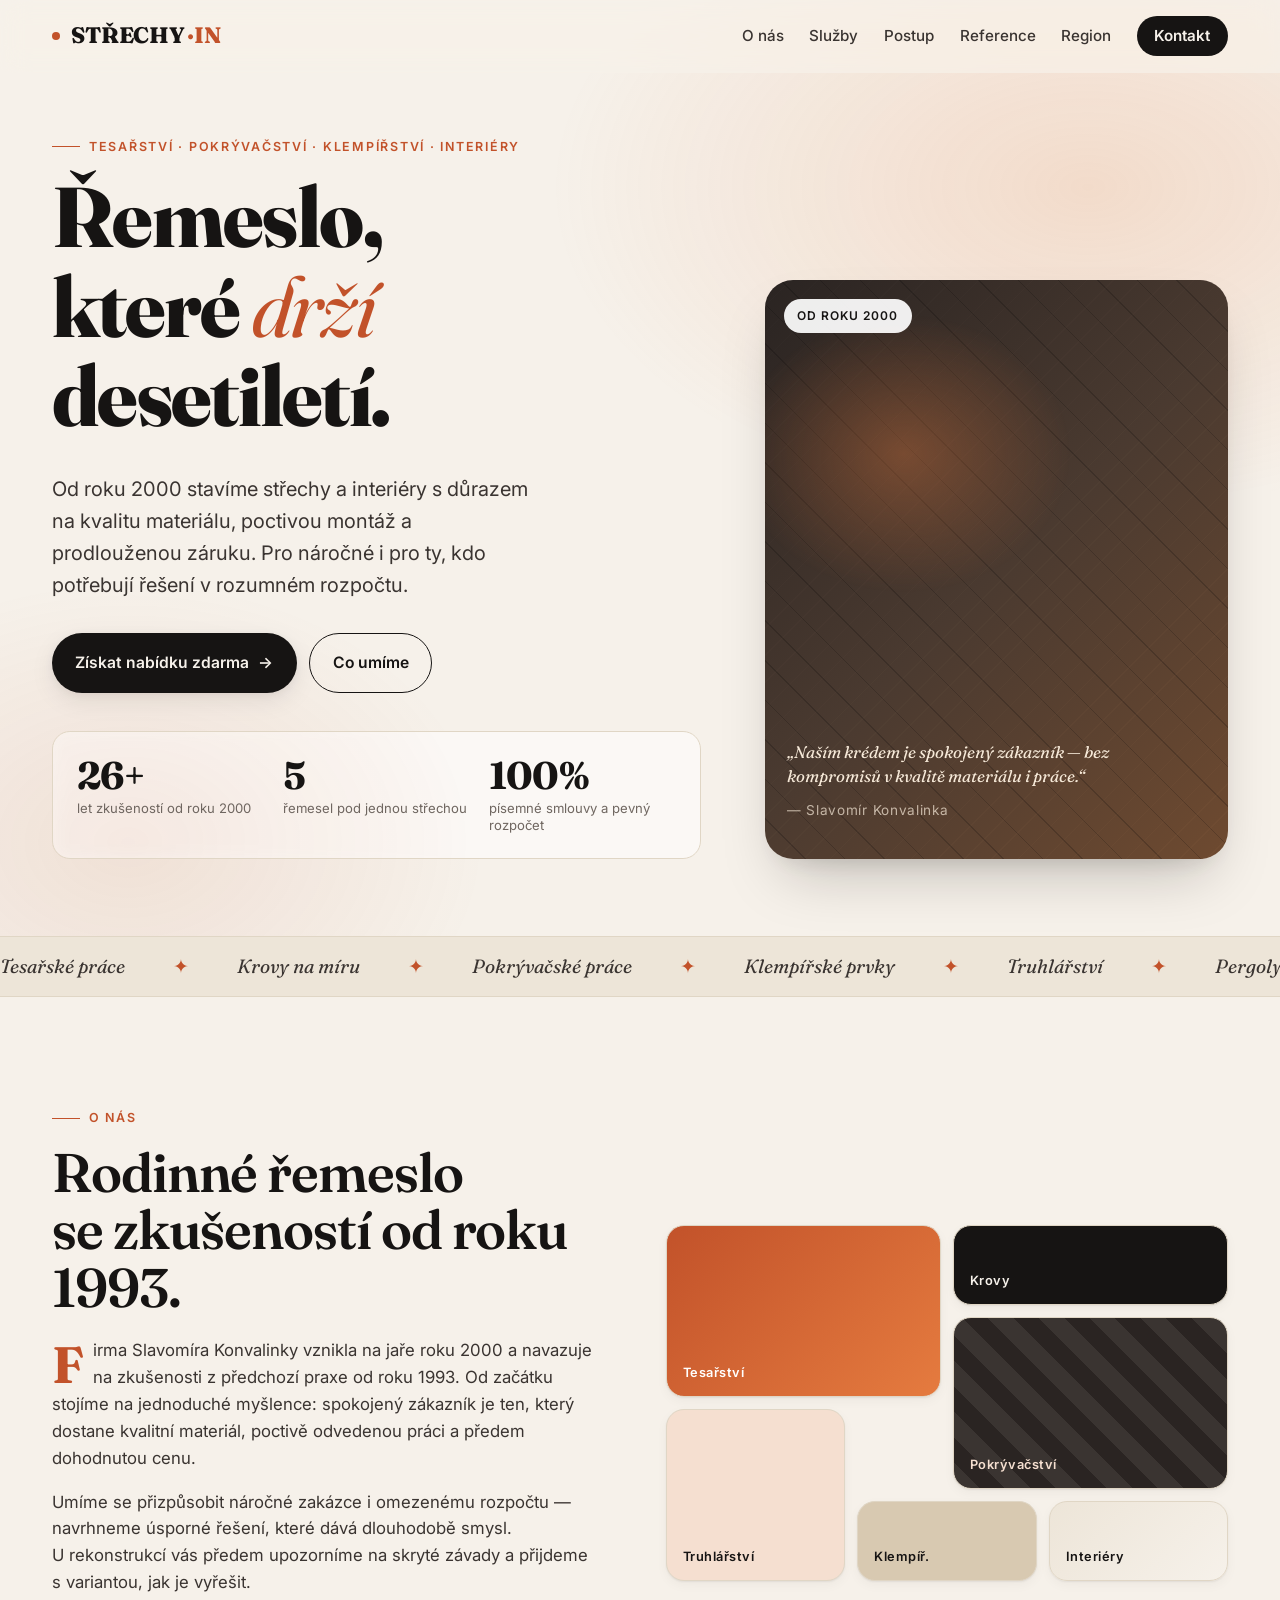
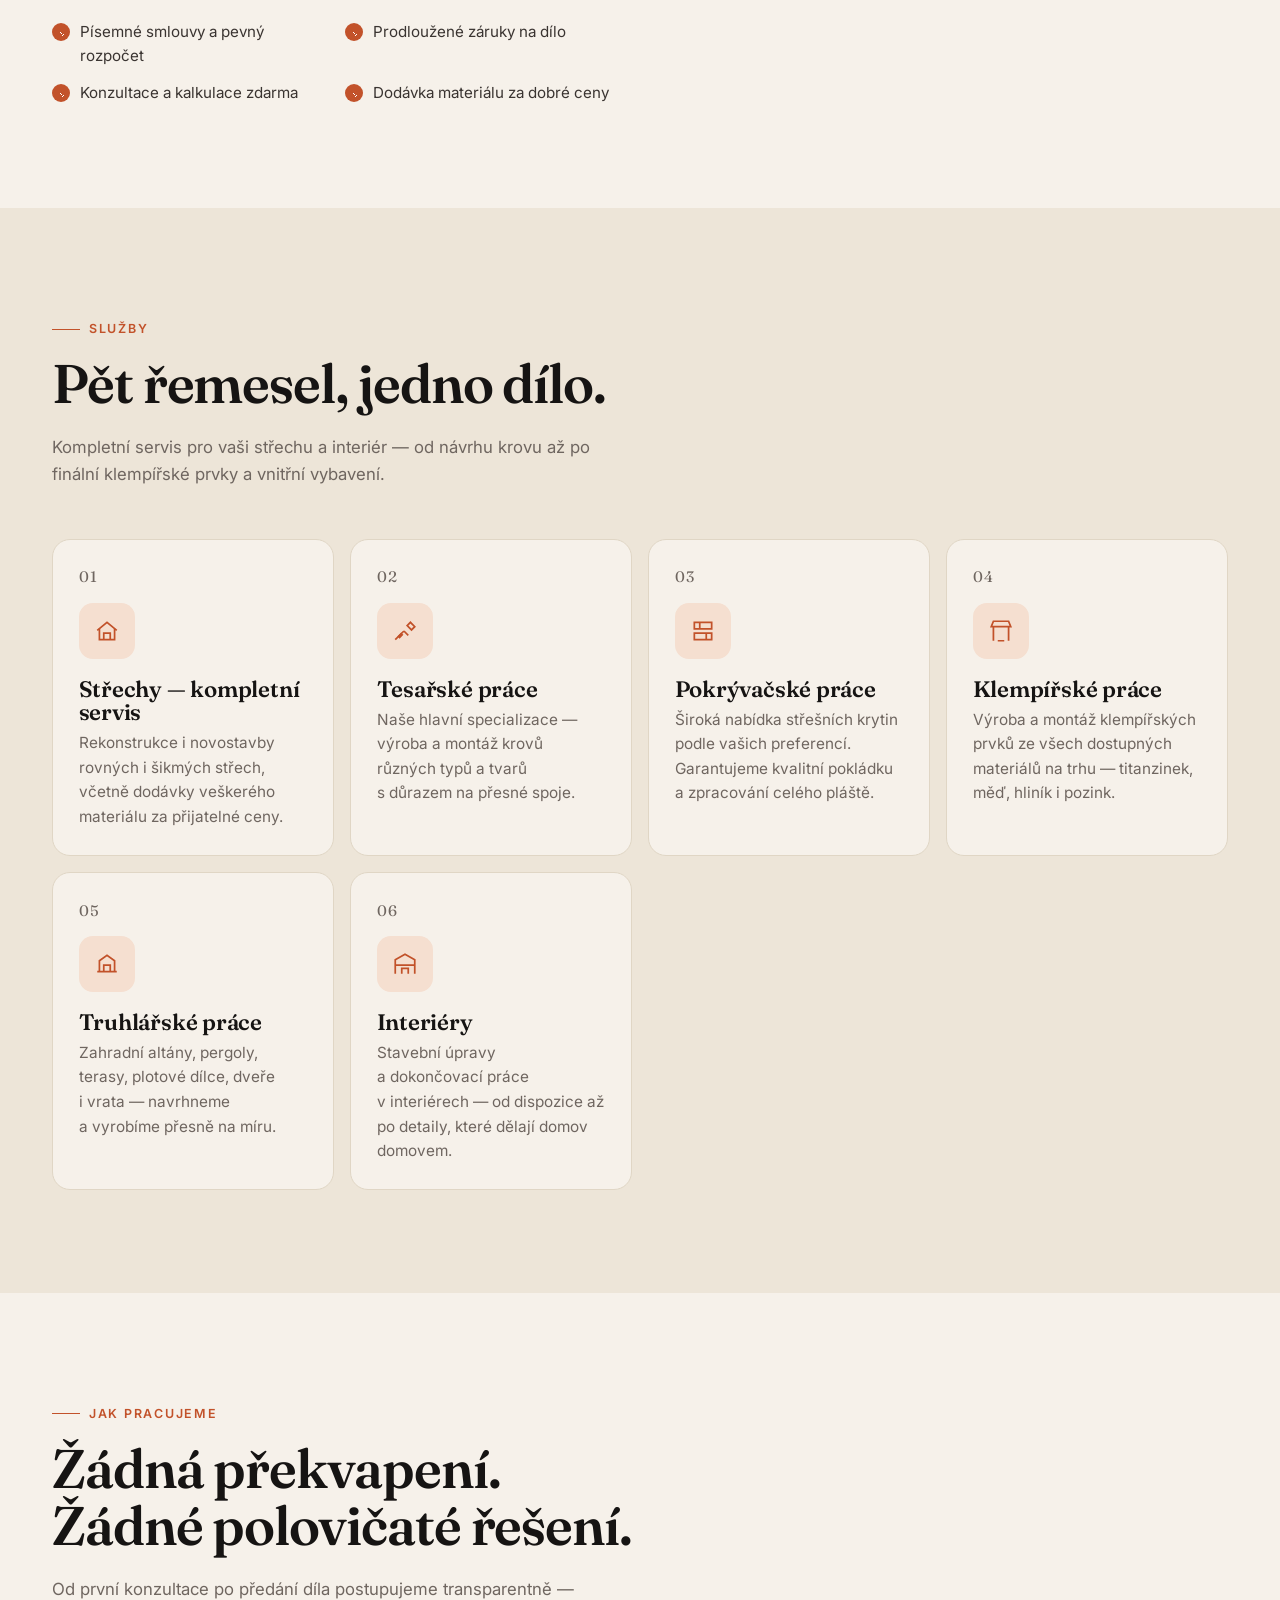
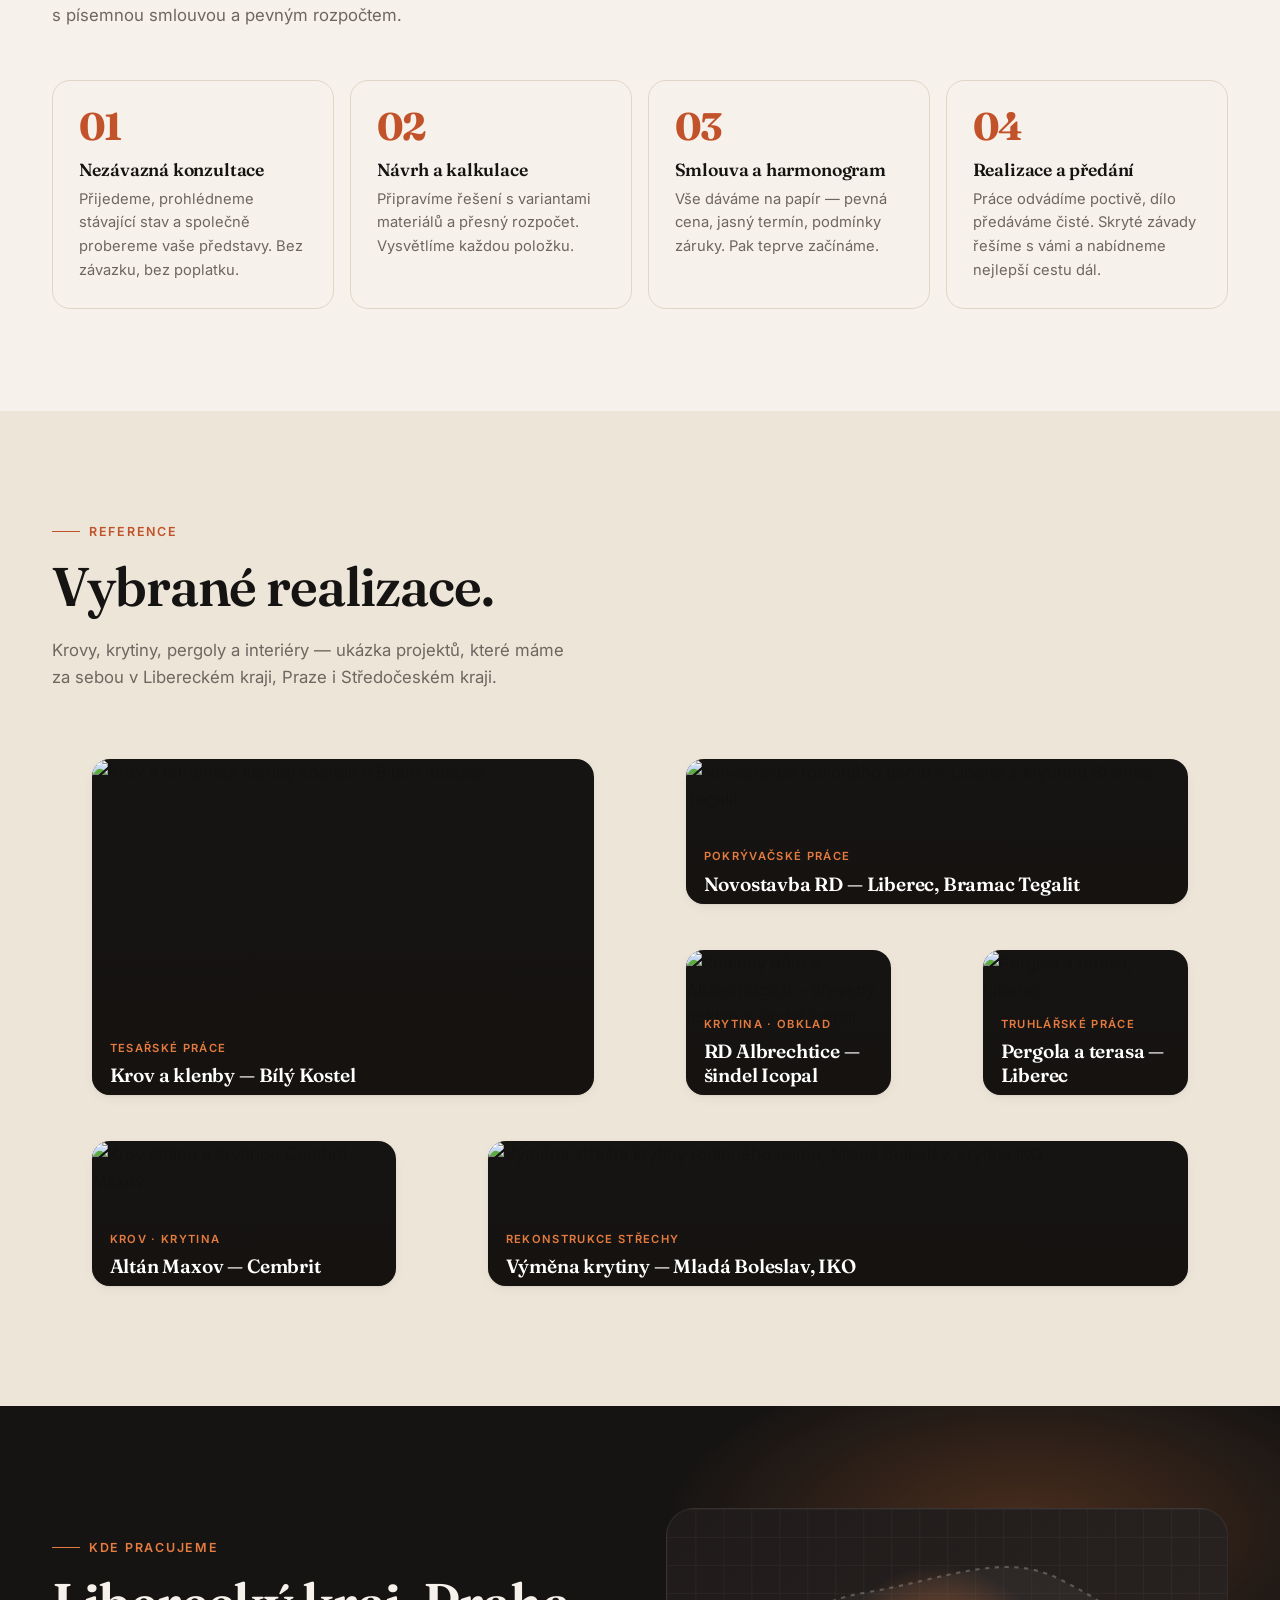
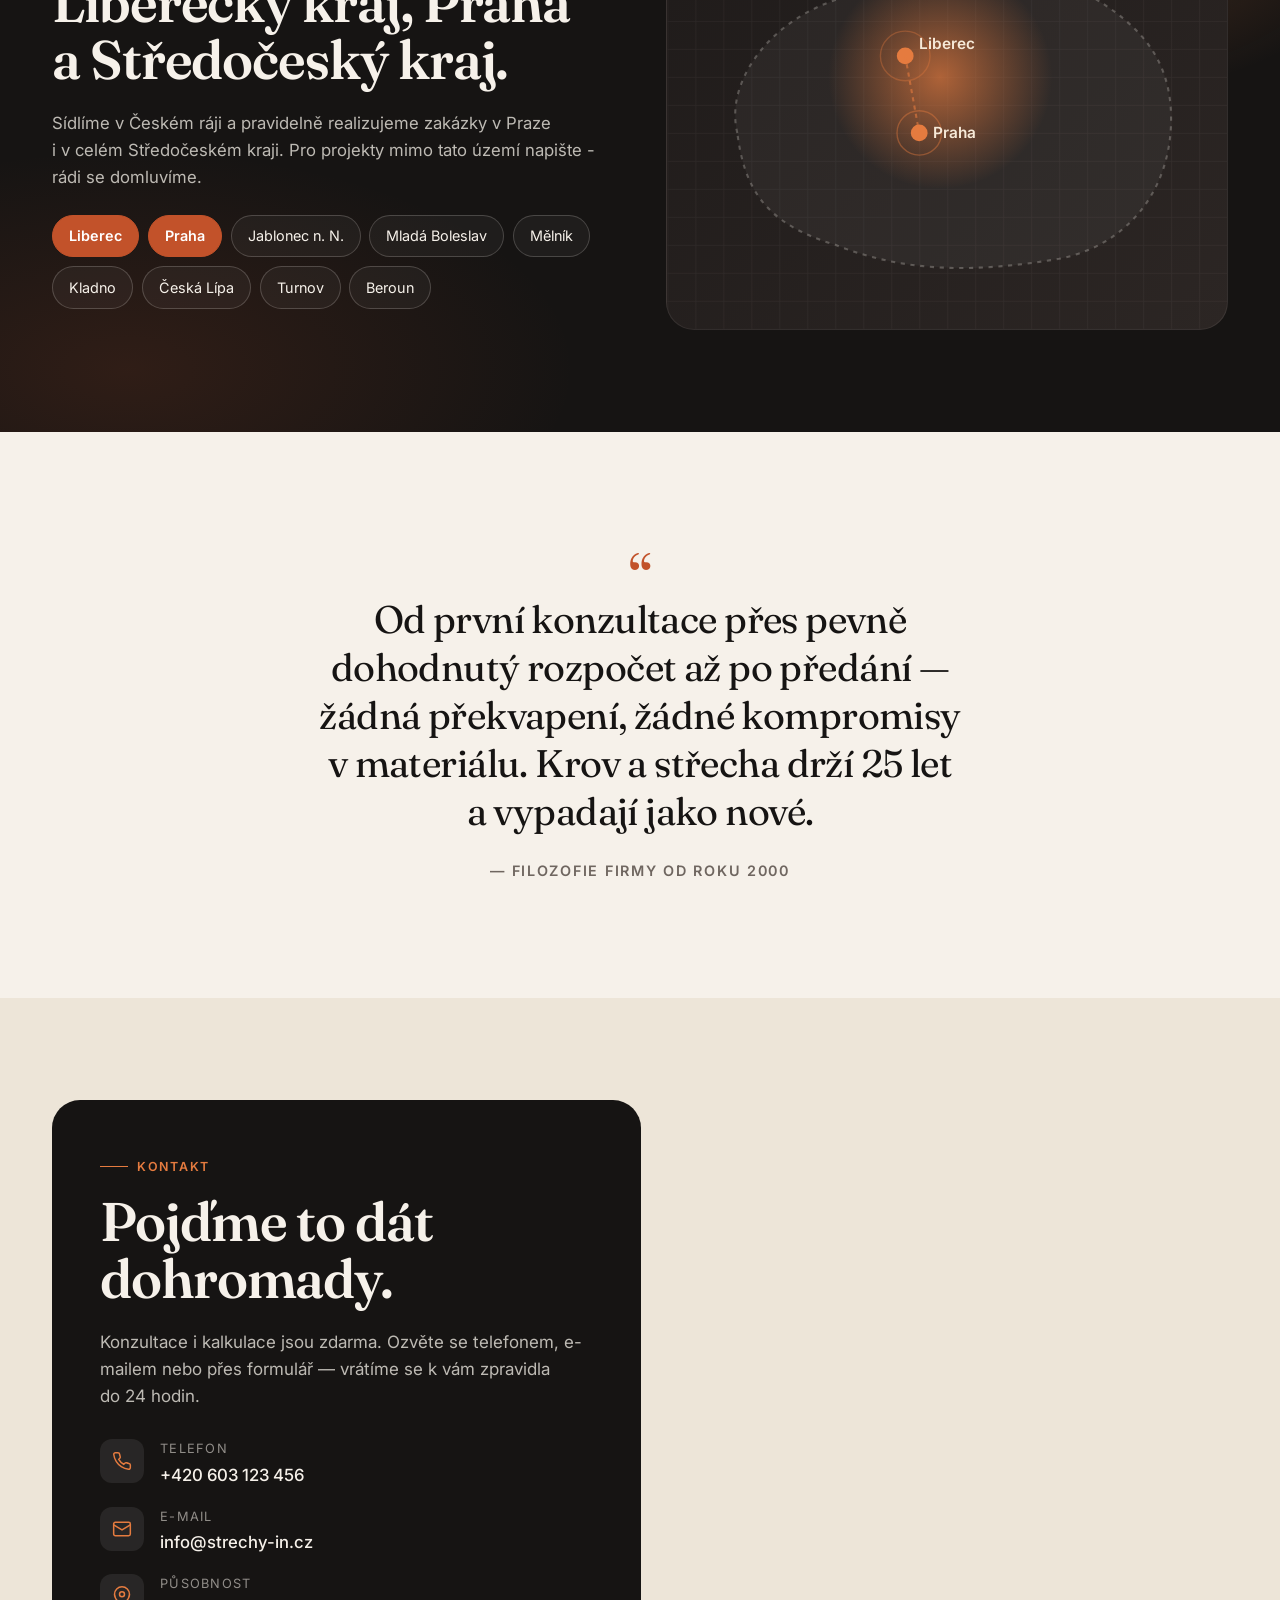
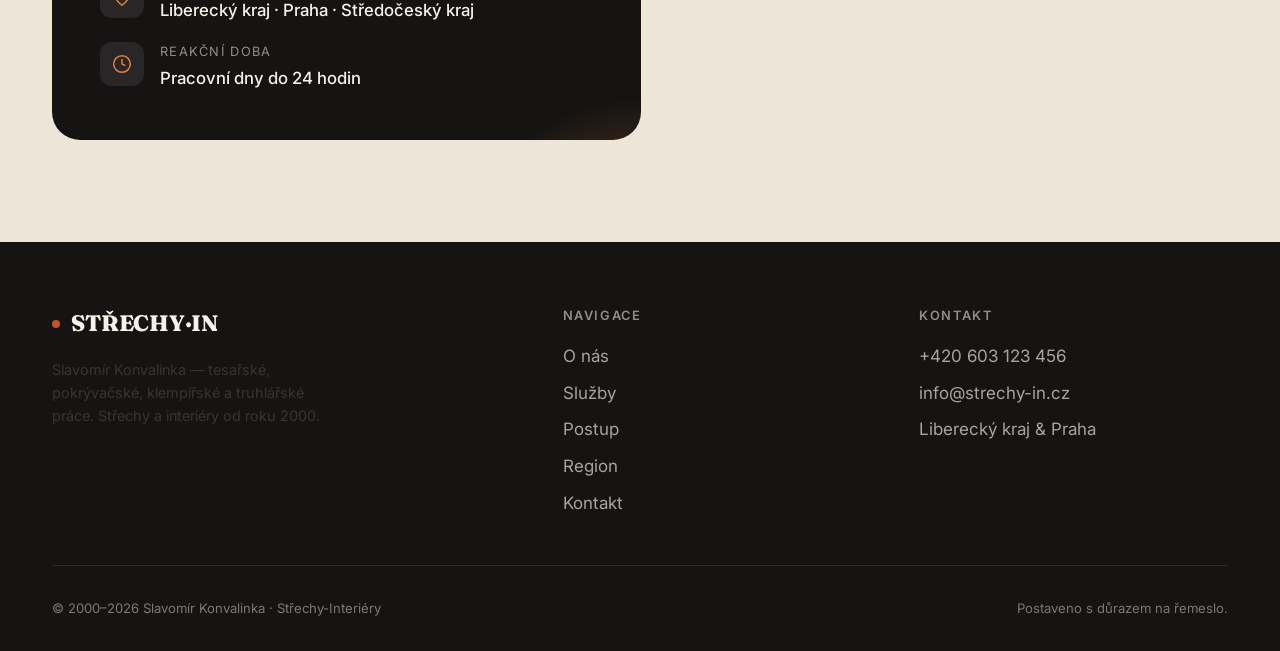
==== commit e915ee6a: "fix: Hamburger menu is no longer transparent" ====
--- a/index.html
+++ b/index.html
@@ -174,19 +174,66 @@
 
     @media (max-width: 860px) {
       .hamburger { display: inline-flex; }
+
+      /* When menu is open, the nav itself becomes the fullscreen container.
+         backdrop-filter on .nav would otherwise trap fixed children inside the
+         72px header bar, so we drop it here and use a solid background. */
+      .nav.menu-open {
+        inset: 0;
+        height: 100dvh;
+        background: var(--bg);
+        backdrop-filter: none;
+        -webkit-backdrop-filter: none;
+        border-bottom-color: transparent;
+      }
+      .nav.menu-open .nav-inner {
+        height: auto;
+        align-items: flex-start;
+        padding-top: 0;
+      }
+
       .nav-links {
-        position: fixed;
-        inset: 0;
+        position: absolute;
+        top: 72px;
+        left: 0; right: 0;
+        bottom: 0;
         flex-direction: column;
-        justify-content: center;
-        gap: 2rem;
+        justify-content: flex-start;
+        align-items: stretch;
+        gap: 0;
+        padding: 1.2rem clamp(1.1rem, 5vw, 2rem) 2.5rem;
         background: var(--bg);
-        font-size: 1.5rem;
+        font-size: 1.4rem;
         transform: translateX(100%);
-        transition: transform .4s var(--ease);
+        transition: transform .35s var(--ease);
+        overflow-y: auto;
+        overscroll-behavior: contain;
       }
-      .nav-links a { font-size: 1.4rem; }
-      .nav-links a.cta { font-size: 1rem; }
+      .nav-links li {
+        list-style: none;
+        border-bottom: 1px solid var(--line);
+      }
+      .nav-links li:last-child {
+        border-bottom: 0;
+        margin-top: 1.2rem;
+      }
+      .nav-links a {
+        display: block;
+        padding: 1.1rem .25rem;
+        font-size: 1.35rem;
+        font-weight: 500;
+        color: var(--ink);
+        letter-spacing: -.01em;
+      }
+      .nav-links a:hover { color: var(--accent); }
+      .nav-links a.cta {
+        text-align: center;
+        padding: 1rem 1.2rem;
+        font-size: 1.05rem;
+        background: var(--ink);
+        color: var(--bg);
+      }
+      .nav-links a.cta:hover { background: var(--accent); color: #fff; }
       .nav-links.open { transform: translateX(0); }
     }
 
@@ -1384,23 +1431,24 @@
 
 <script>
   // Mobile nav
+  const nav = document.getElementById('nav');
   const burger = document.getElementById('hamburger');
   const menu = document.getElementById('nav-menu');
-  burger.addEventListener('click', () => {
-    const open = menu.classList.toggle('open');
-    burger.classList.toggle('open');
+  const setMenu = (open) => {
+    menu.classList.toggle('open', open);
+    burger.classList.toggle('open', open);
+    nav.classList.toggle('menu-open', open);
     burger.setAttribute('aria-expanded', open);
     document.body.style.overflow = open ? 'hidden' : '';
+  };
+  burger.addEventListener('click', () => setMenu(!menu.classList.contains('open')));
+  menu.querySelectorAll('a').forEach(a => a.addEventListener('click', () => setMenu(false)));
+  // Close if viewport grows past mobile breakpoint while open
+  window.addEventListener('resize', () => {
+    if (window.innerWidth > 860 && menu.classList.contains('open')) setMenu(false);
   });
-  menu.querySelectorAll('a').forEach(a => a.addEventListener('click', () => {
-    menu.classList.remove('open');
-    burger.classList.remove('open');
-    burger.setAttribute('aria-expanded', 'false');
-    document.body.style.overflow = '';
-  }));
 
   // Nav scrolled state
-  const nav = document.getElementById('nav');
   const onScroll = () => nav.classList.toggle('scrolled', window.scrollY > 12);
   document.addEventListener('scroll', onScroll, { passive: true });
   onScroll();
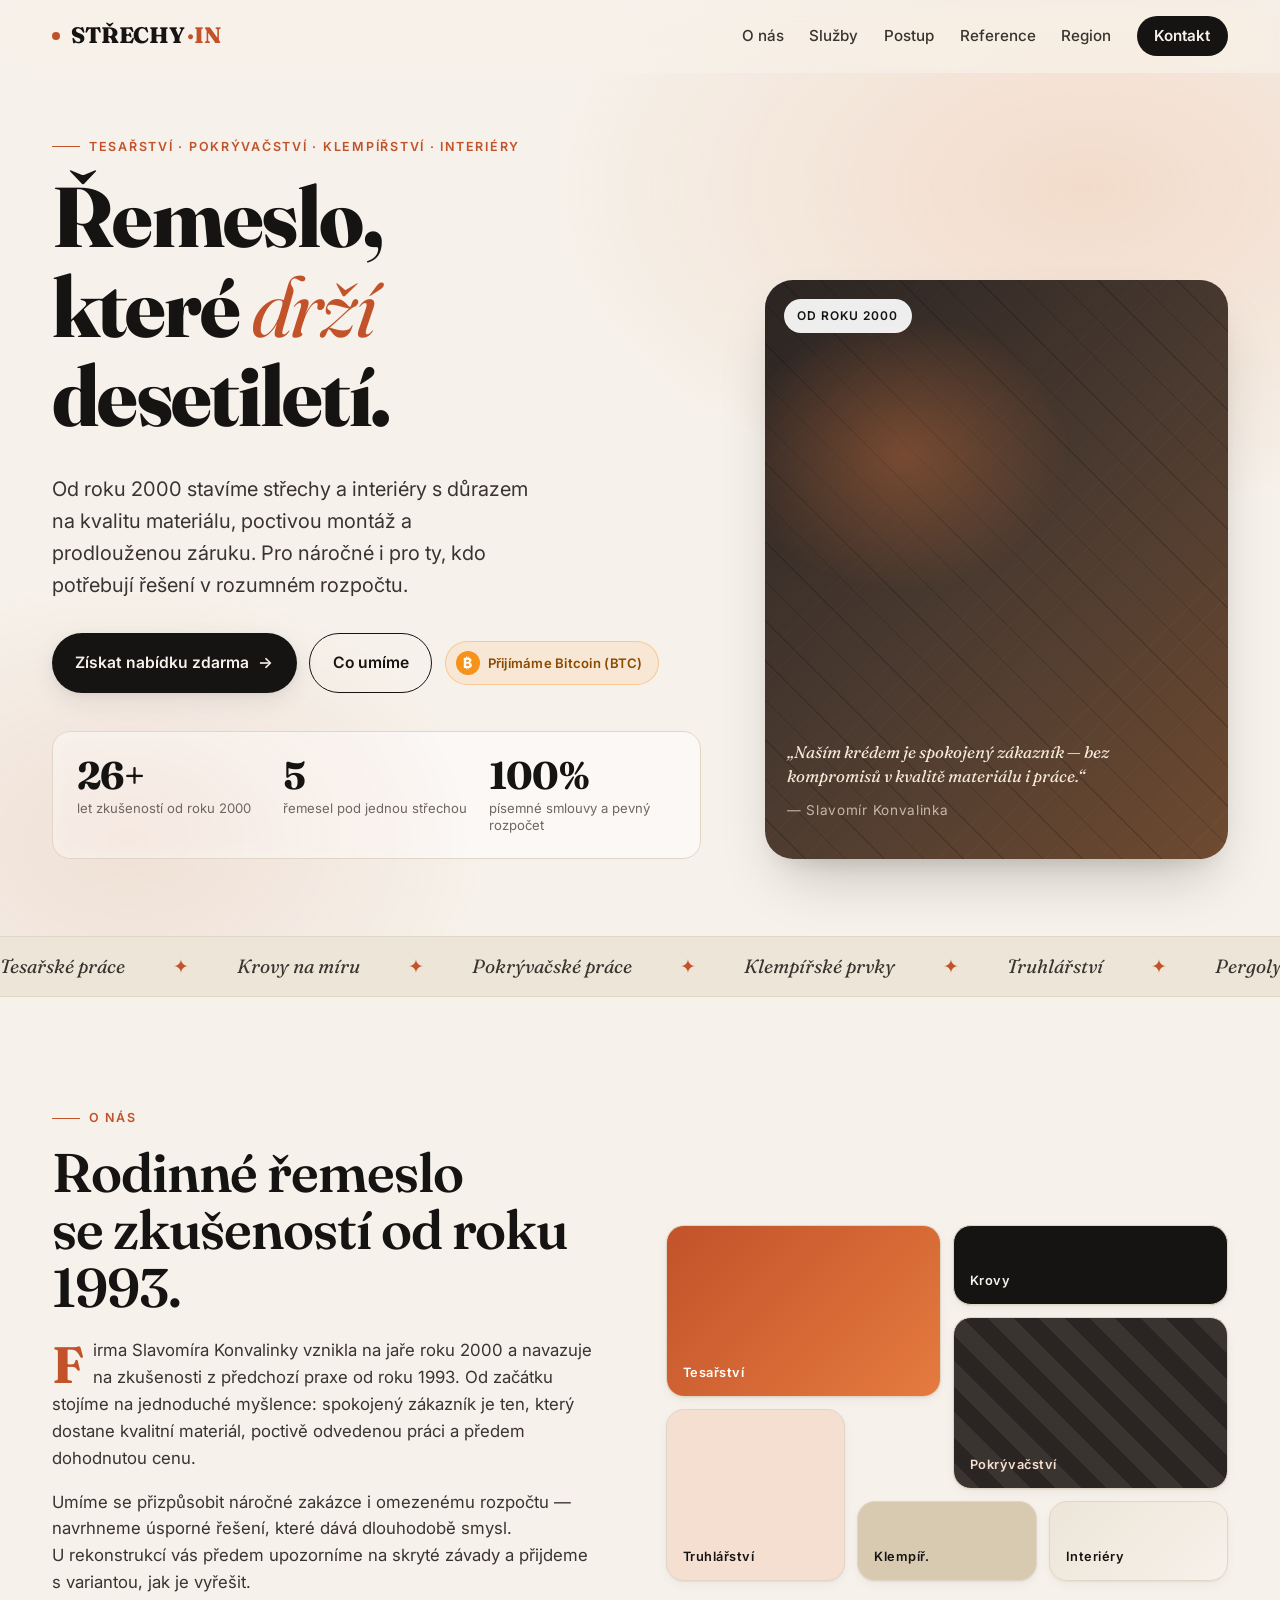
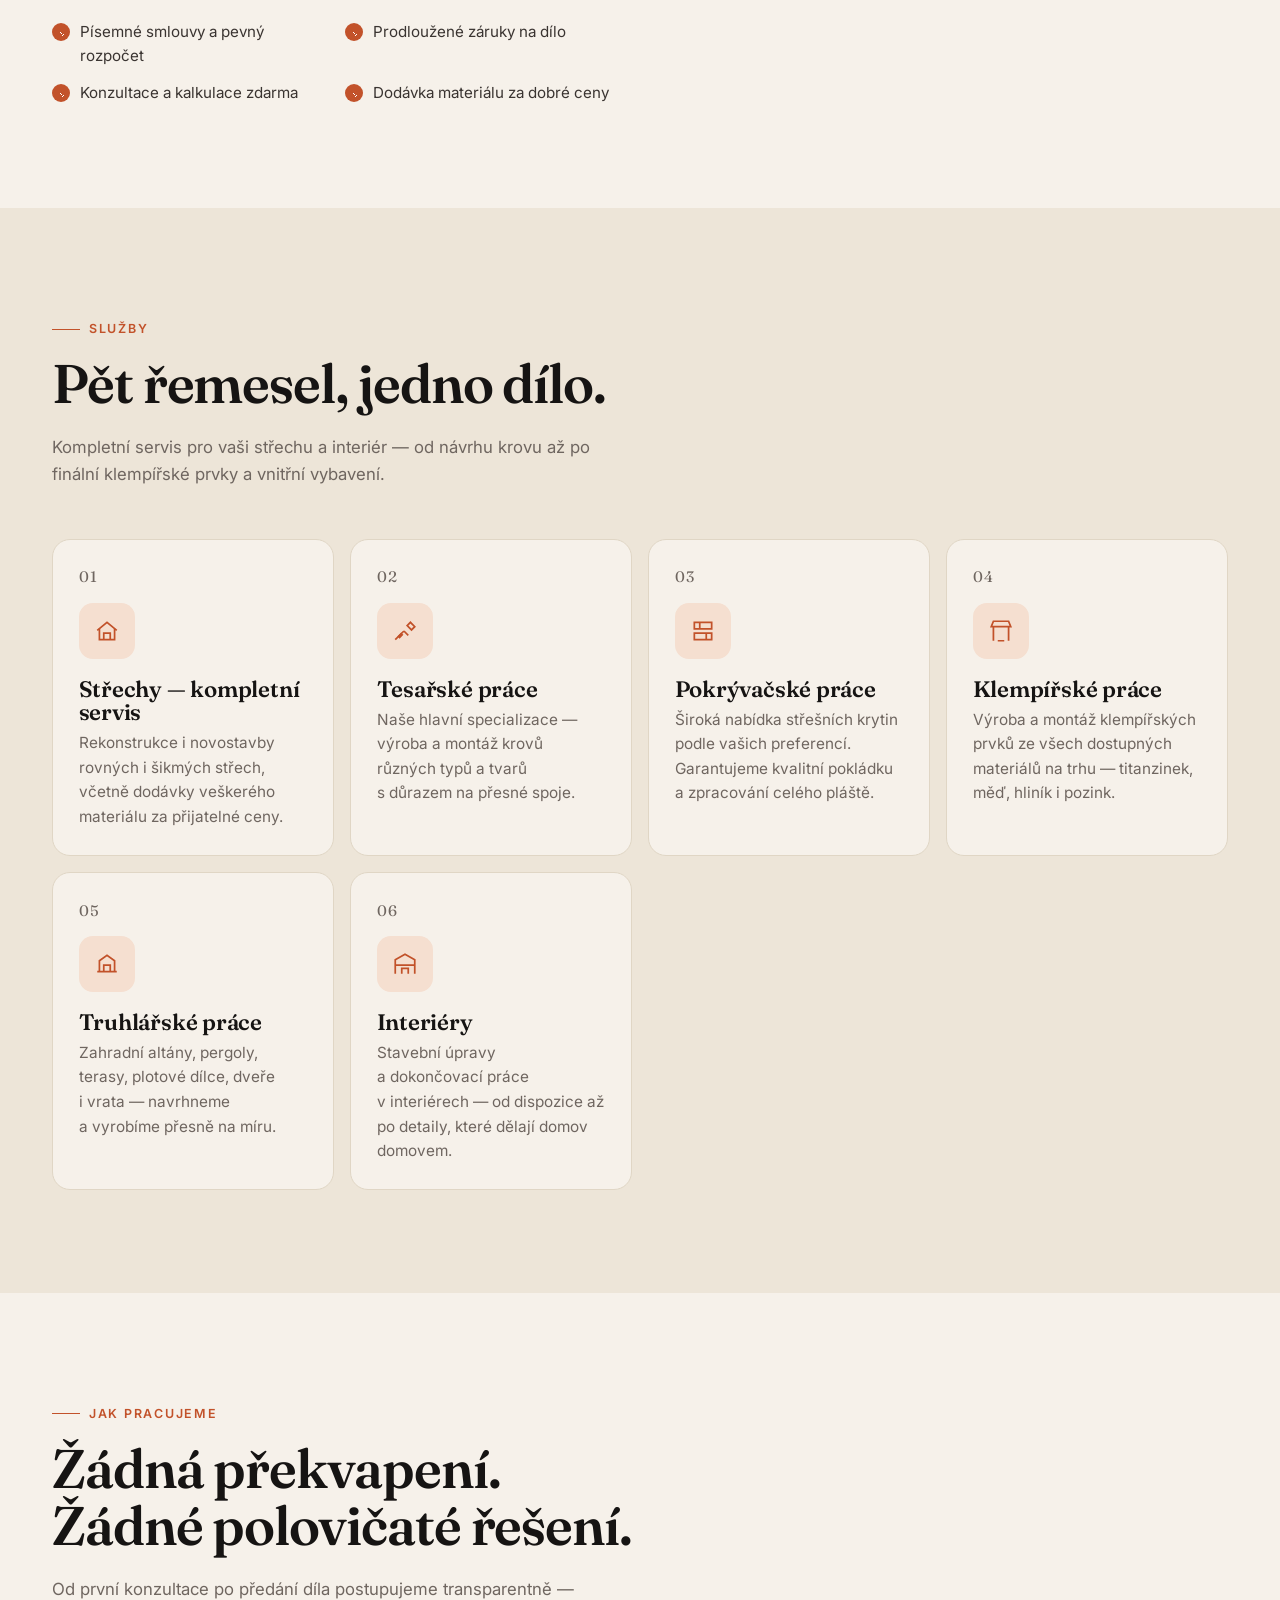
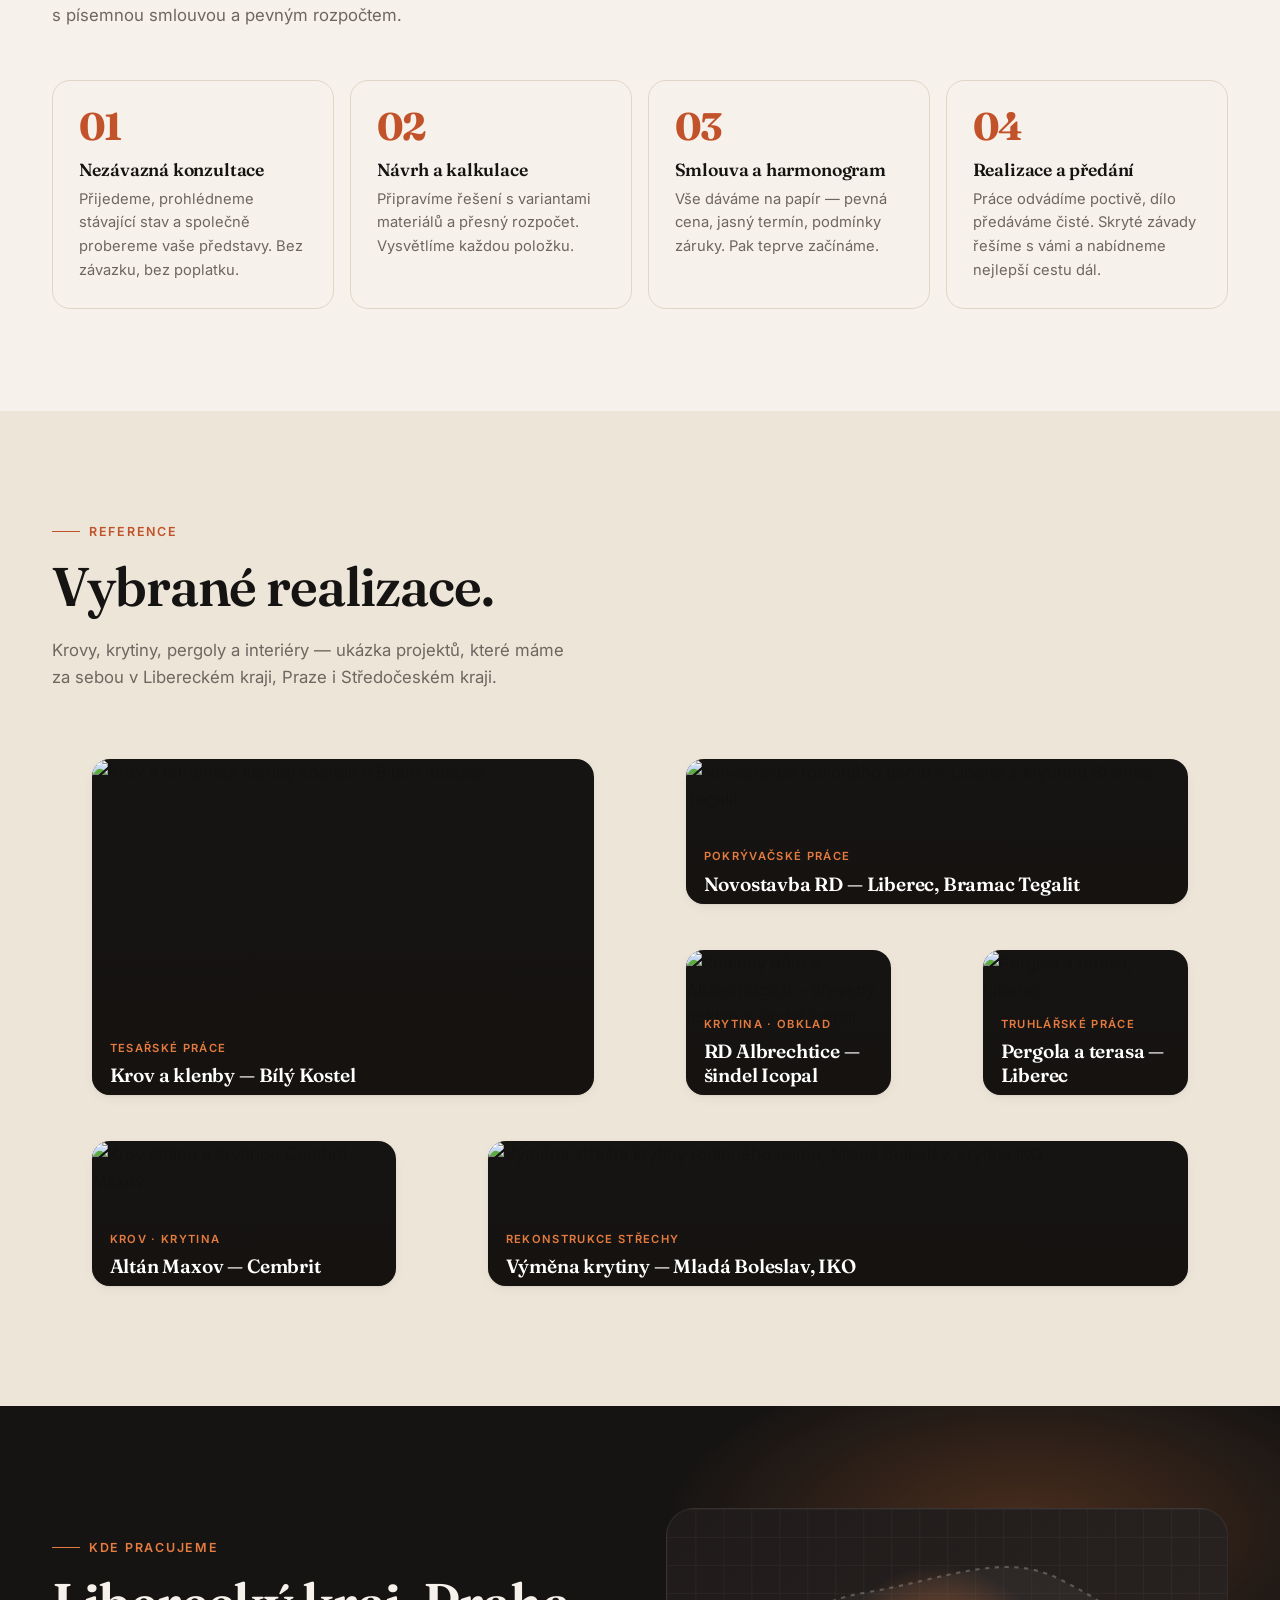
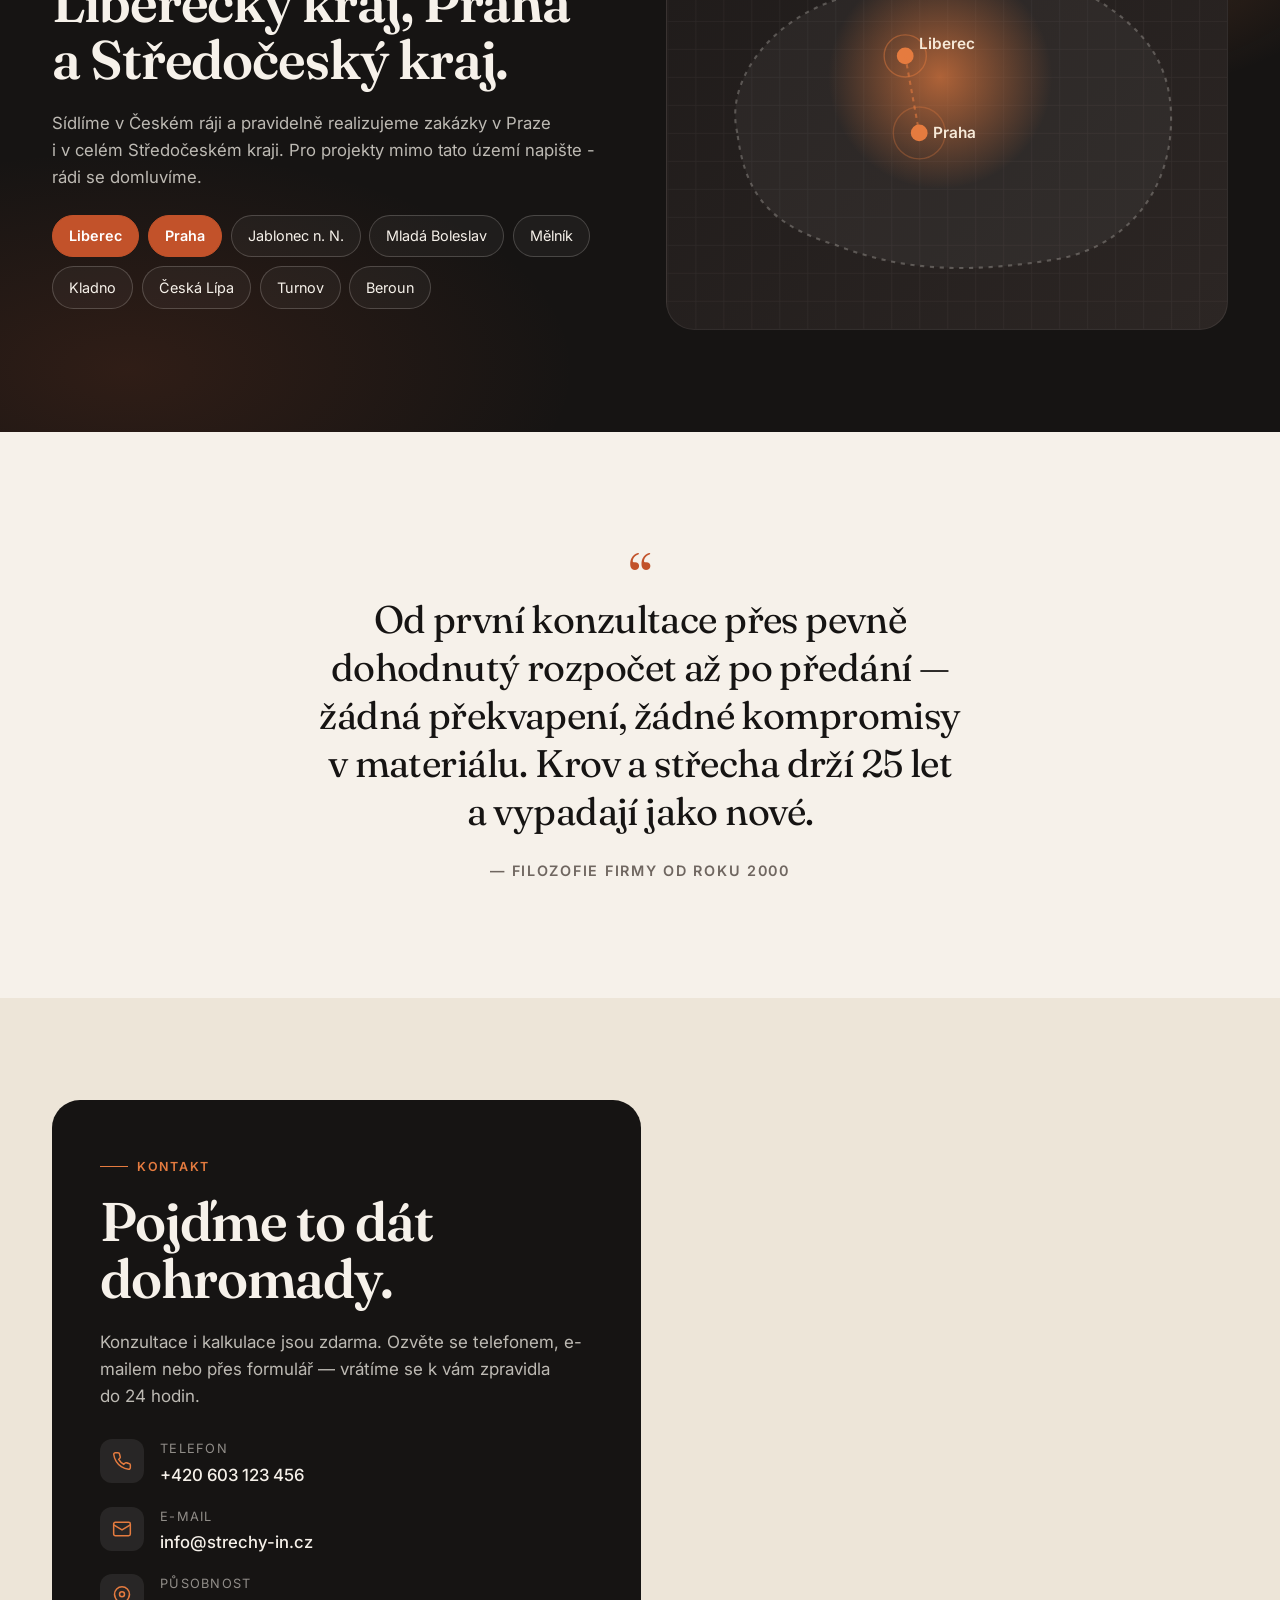
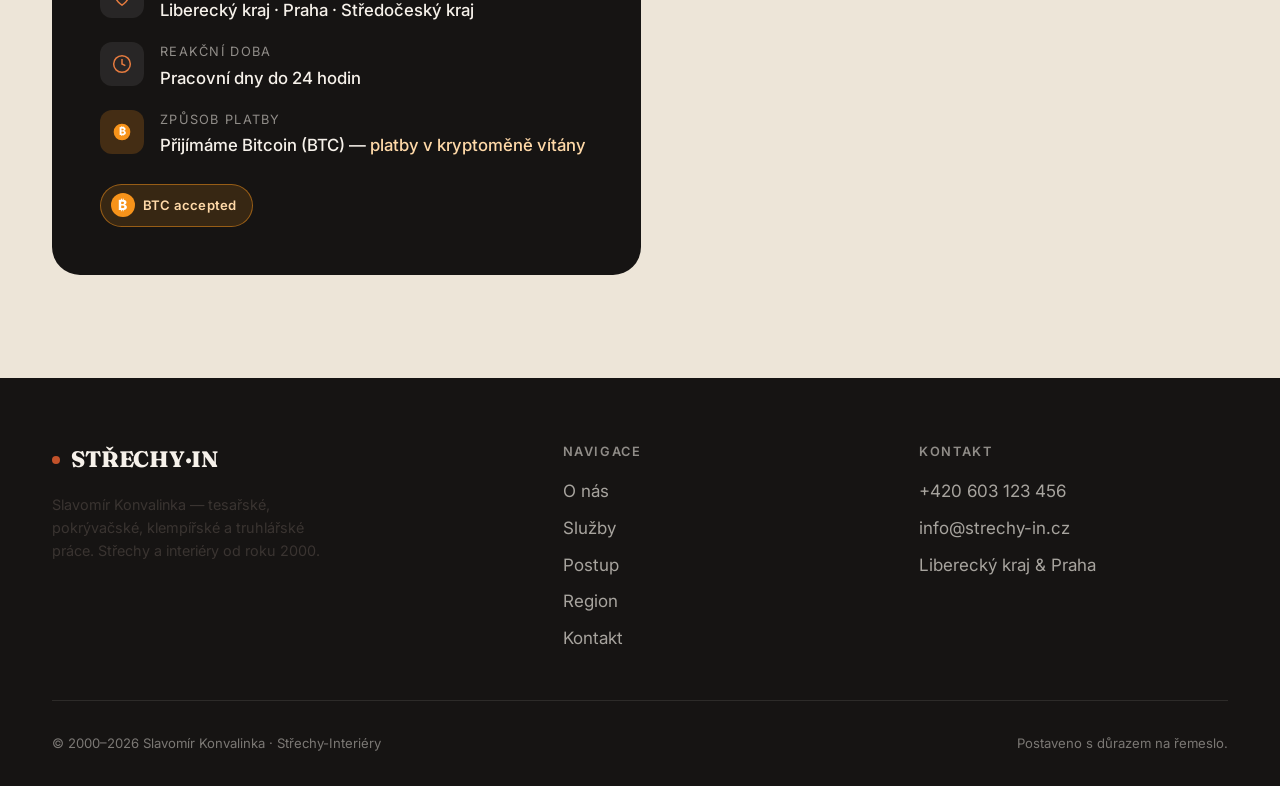
==== commit 3cbab3fe: "feat: BTC accepted" ====
--- a/index.html
+++ b/index.html
@@ -306,6 +306,43 @@
     .btn .arrow { transition: transform .2s; }
     .btn:hover .arrow { transform: translateX(3px); }
 
+    /* BTC accepted badge */
+    .btc-badge {
+      --btc: #f7931a;
+      display: inline-flex;
+      align-items: center;
+      gap: .5rem;
+      padding: .55rem .95rem .55rem .6rem;
+      border-radius: 999px;
+      background: rgba(247,147,26,.1);
+      border: 1px solid rgba(247,147,26,.35);
+      color: #8a4a00;
+      font-size: .82rem;
+      font-weight: 600;
+      letter-spacing: .02em;
+      white-space: nowrap;
+      transition: background .2s, transform .2s;
+    }
+    .btc-badge:hover { background: rgba(247,147,26,.18); transform: translateY(-1px); }
+    .btc-badge .btc-ic {
+      width: 24px; height: 24px;
+      border-radius: 50%;
+      background: var(--btc);
+      color: #fff;
+      display: grid;
+      place-items: center;
+      font-family: 'Inter', sans-serif;
+      font-weight: 800;
+      font-size: 14px;
+      line-height: 1;
+    }
+    /* Inverted variant for dark backgrounds (contact card) */
+    .btc-badge.on-dark {
+      background: rgba(247,147,26,.15);
+      border-color: rgba(247,147,26,.5);
+      color: #ffd9a8;
+    }
+
     .hero-stats {
       display: grid;
       grid-template-columns: repeat(3, 1fr);
@@ -1009,6 +1046,10 @@
             <span class="arrow" aria-hidden="true">→</span>
           </a>
           <a href="#sluzby" class="btn btn-ghost">Co umíme</a>
+          <span class="btc-badge" title="Přijímáme platby v Bitcoinu">
+            <span class="btc-ic" aria-hidden="true">₿</span>
+            Přijímáme Bitcoin (BTC)
+          </span>
         </div>
 
         <div class="hero-stats" style="margin-top: 2.4rem;">
@@ -1387,7 +1428,21 @@
                 <span class="val">Pracovní dny do 24 hodin</span>
               </div>
             </li>
+            <li>
+              <span class="ic" aria-hidden="true" style="background: rgba(247,147,26,.2); color: #f7931a;">
+                <svg viewBox="0 0 24 24" fill="none" stroke="currentColor" stroke-width="2"><circle cx="12" cy="12" r="10" fill="#f7931a" stroke="none"/><text x="12" y="16" text-anchor="middle" font-family="Inter, sans-serif" font-size="13" font-weight="800" fill="#fff" stroke="none">₿</text></svg>
+              </span>
+              <div>
+                <span class="lbl">Způsob platby</span>
+                <span class="val">Přijímáme Bitcoin (BTC) &mdash; <span style="color: #ffd9a8;">platby v kryptoměně vítány</span></span>
+              </div>
+            </li>
           </ul>
+
+          <span class="btc-badge on-dark" style="margin-top: 1.5rem;" title="Přijímáme platby v Bitcoinu">
+            <span class="btc-ic" aria-hidden="true">₿</span>
+            BTC accepted
+          </span>
         </div>
 
       </div>
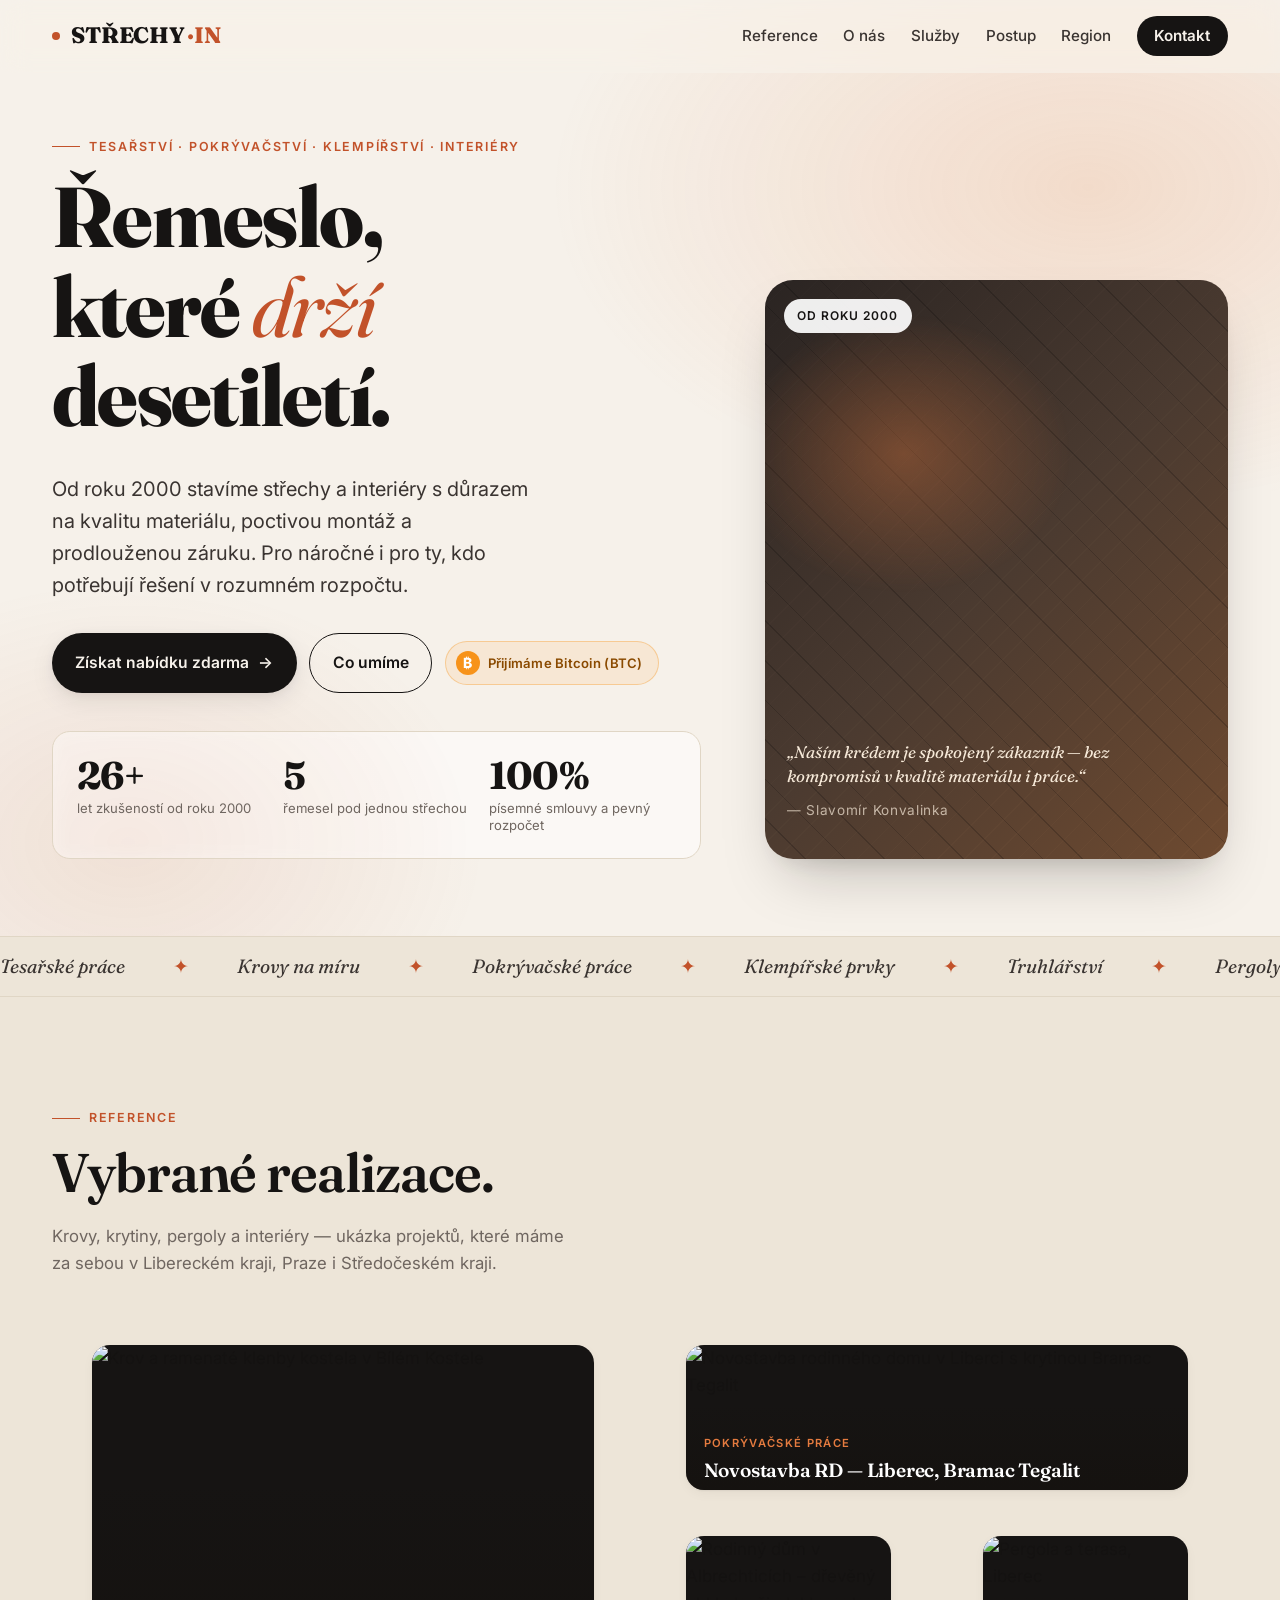
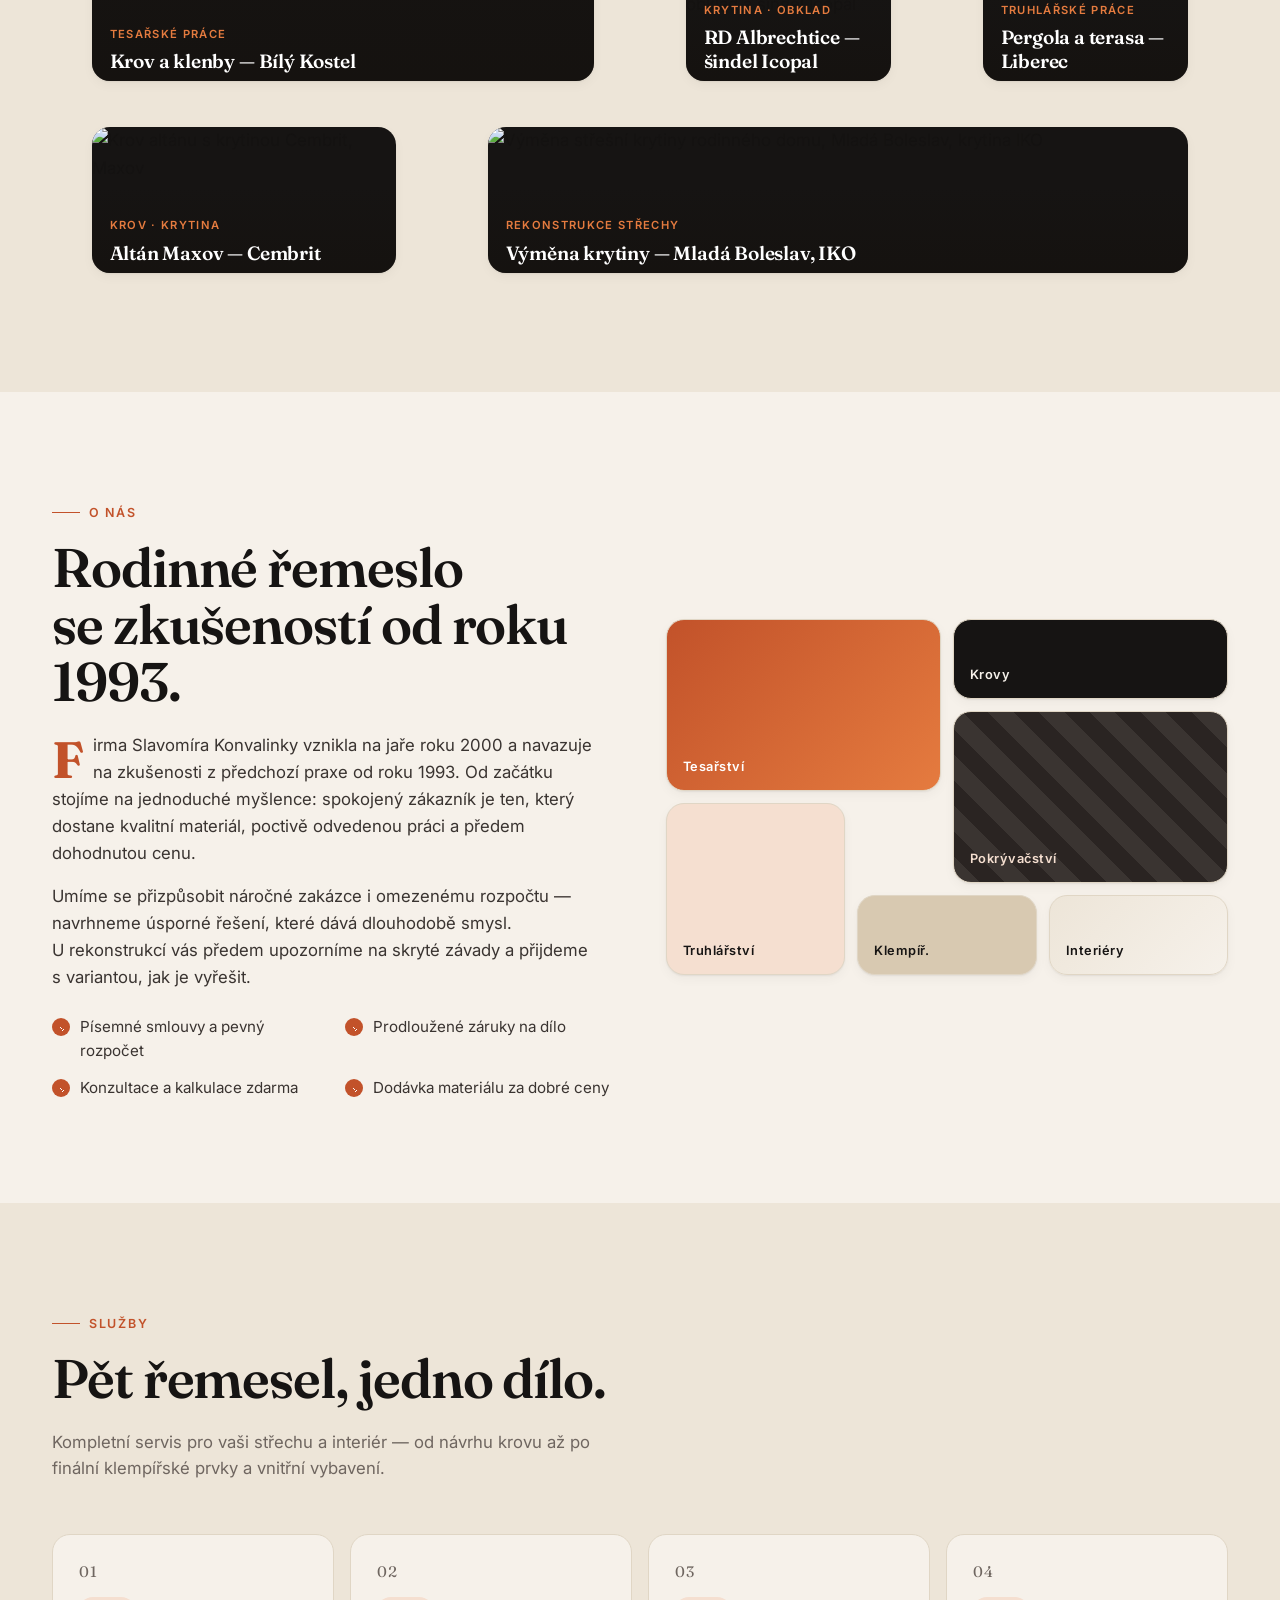
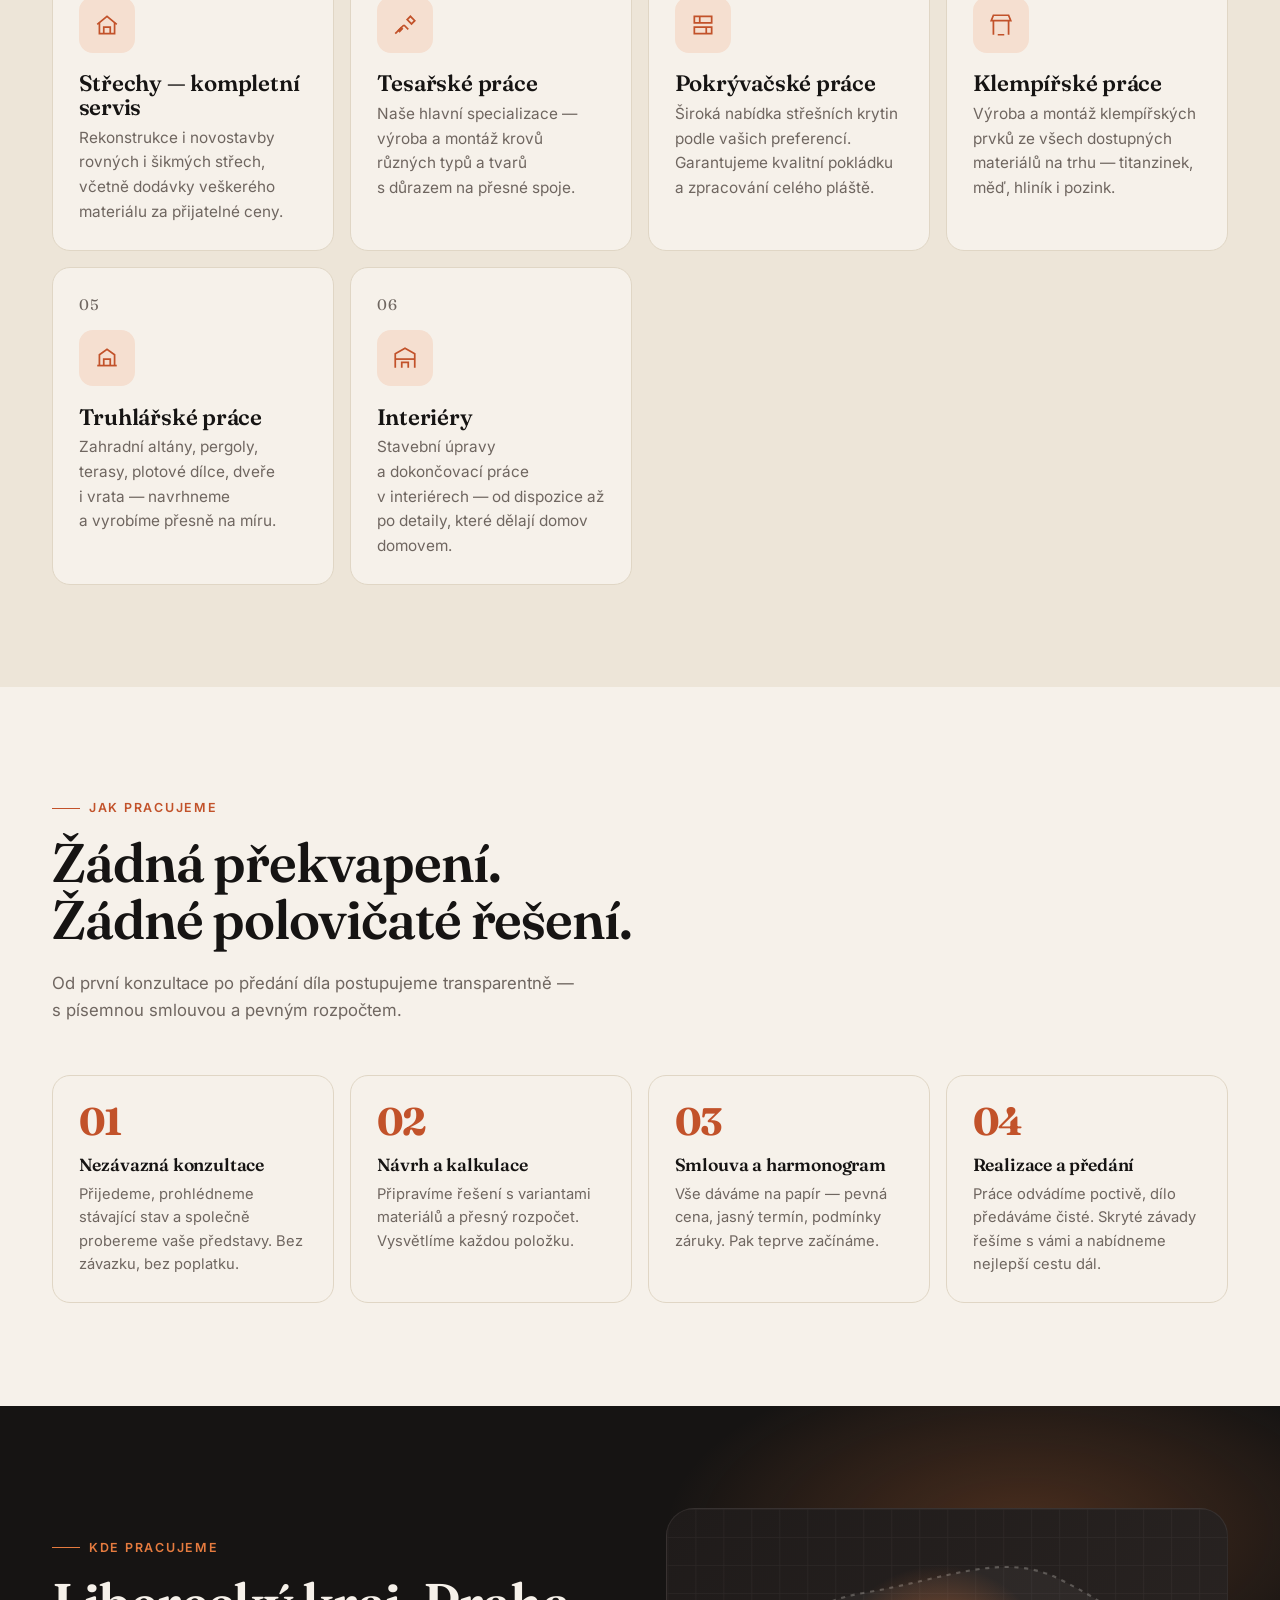
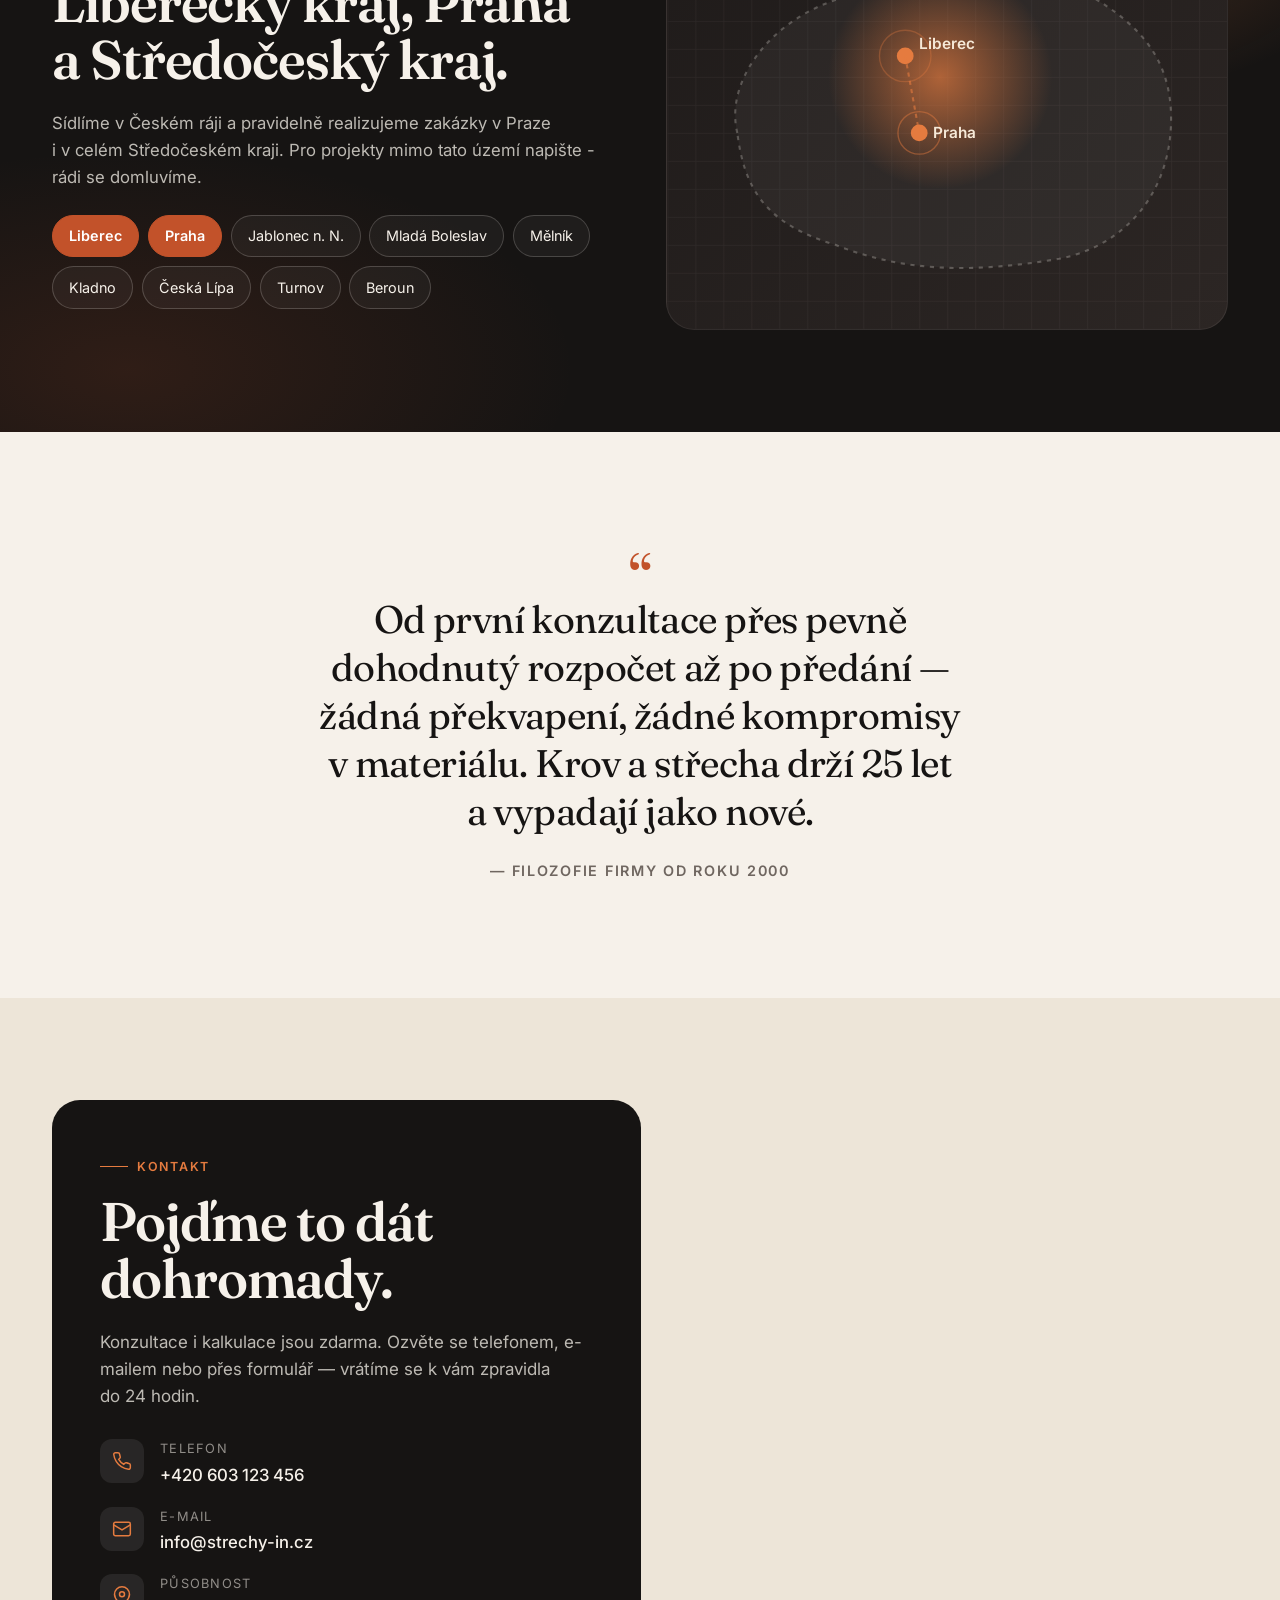
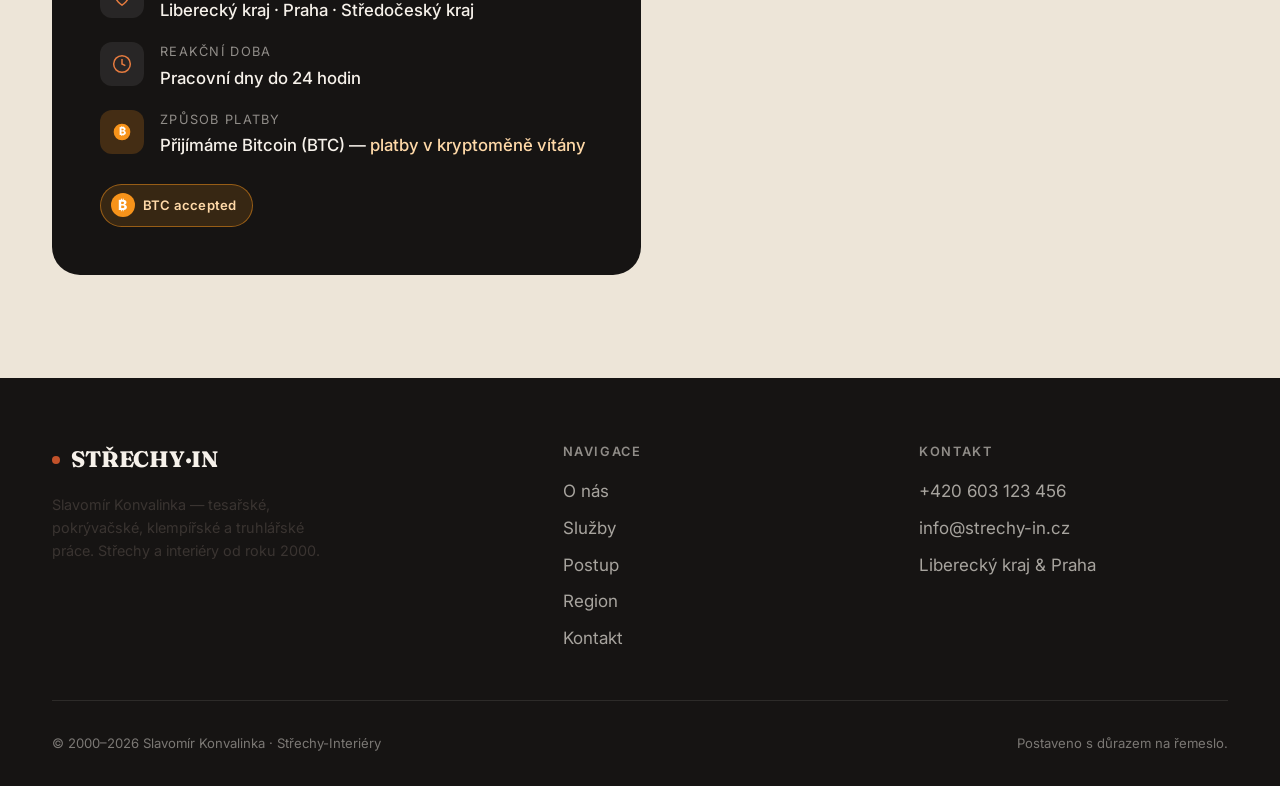
==== commit 38072945: "fix: Move the references section right below the introductionary slide" ====
--- a/index.html
+++ b/index.html
@@ -1016,10 +1016,10 @@
     </button>
     <nav>
       <ul class="nav-links" id="nav-menu">
+        <li><a href="#reference">Reference</a></li>
         <li><a href="#o-nas">O nás</a></li>
         <li><a href="#sluzby">Služby</a></li>
         <li><a href="#postup">Postup</a></li>
-        <li><a href="#reference">Reference</a></li>
         <li><a href="#region">Region</a></li>
         <li><a href="#kontakt" class="cta">Kontakt</a></li>
       </ul>
@@ -1098,6 +1098,67 @@
       <span>Interiéry</span>
     </div>
   </div>
+
+  <!-- REFERENCES -->
+  <section id="reference" class="refs-section">
+    <div class="container">
+      <div class="section-head reveal">
+        <span class="eyebrow">Reference</span>
+        <h2>Vybrané realizace.</h2>
+        <p>Krovy, krytiny, pergoly a&nbsp;interiéry &mdash; ukázka projektů, které máme za&nbsp;sebou v&nbsp;Libereckém kraji, Praze i&nbsp;Středočeském kraji.</p>
+      </div>
+
+      <div class="refs-grid">
+        <figure class="ref ref-1 reveal">
+          <img src="https://www.strechy-in.cz/galerie/createthumb.php?filename=photos/Bily%20Kostel%20krov%20a%20ramenaty%20klenby%2020.12.2011/P1000754.JPG&size=1400" alt="Krov a ramenaté klenby kostela v Bílém Kostele" loading="lazy" decoding="async">
+          <figcaption class="ref-cap">
+            <span class="tag">Tesařské práce</span>
+            <h3>Krov a&nbsp;klenby &mdash; Bílý Kostel</h3>
+          </figcaption>
+        </figure>
+
+        <figure class="ref ref-2 reveal">
+          <img src="https://www.strechy-in.cz/galerie/createthumb.php?filename=photos/Novostavba%20RD%20Liberec%20montaz%20krovu%20a%20Bramac%20Tegalit%202011/P1090967.JPG&size=1000" alt="Novostavba rodinného domu v Liberci s krytinou Bramac Tegalit" loading="lazy" decoding="async">
+          <figcaption class="ref-cap">
+            <span class="tag">Pokrývačské práce</span>
+            <h3>Novostavba RD &mdash; Liberec, Bramac Tegalit</h3>
+          </figcaption>
+        </figure>
+
+        <figure class="ref ref-3 reveal">
+          <img src="https://www.strechy-in.cz/galerie/createthumb.php?filename=photos/RD%20Albrechtice%20dreveny%20obklad%20a%20krytina%20sindel%20Icopal/albrechtice01.JPG&size=900" alt="Rodinný dům v Albrechticích – dřevěný obklad a šindel Icopal" loading="lazy" decoding="async">
+          <figcaption class="ref-cap">
+            <span class="tag">Krytina · Obklad</span>
+            <h3>RD Albrechtice &mdash; šindel Icopal</h3>
+          </figcaption>
+        </figure>
+
+        <figure class="ref ref-4 reveal">
+          <img src="https://www.strechy-in.cz/galerie/createthumb.php?filename=photos/Pergola%20a%20terasa%20LBC/P1030540.JPG&size=900" alt="Pergola a terasa, Liberec" loading="lazy" decoding="async">
+          <figcaption class="ref-cap">
+            <span class="tag">Truhlářské práce</span>
+            <h3>Pergola a&nbsp;terasa &mdash; Liberec</h3>
+          </figcaption>
+        </figure>
+
+        <figure class="ref ref-5 reveal">
+          <img src="https://www.strechy-in.cz/galerie/createthumb.php?filename=photos/Krov%20altanu%20a%20krytina%20Cembrit%20Maxov%202009/P1060400.JPG&size=900" alt="Krov altánu s krytinou Cembrit, Maxov" loading="lazy" decoding="async">
+          <figcaption class="ref-cap">
+            <span class="tag">Krov · Krytina</span>
+            <h3>Altán Maxov &mdash; Cembrit</h3>
+          </figcaption>
+        </figure>
+
+        <figure class="ref ref-6 reveal">
+          <img src="https://www.strechy-in.cz/galerie/createthumb.php?filename=photos/Vymena%20stresni%20krytiny%20RD%20Mlada%20Boleslav%20krytina%20IKO%202011/P1090880.JPG&size=1100" alt="Výměna střešní krytiny rodinného domu, Mladá Boleslav, krytina IKO" loading="lazy" decoding="async">
+          <figcaption class="ref-cap">
+            <span class="tag">Rekonstrukce střechy</span>
+            <h3>Výměna krytiny &mdash; Mladá Boleslav, IKO</h3>
+          </figcaption>
+        </figure>
+      </div>
+    </div>
+  </section>
 
   <!-- ABOUT -->
   <section id="o-nas">
@@ -1231,67 +1292,6 @@
           <h3>Realizace a&nbsp;předání</h3>
           <p>Práce odvádíme poctivě, dílo předáváme čisté. Skryté závady řešíme s&nbsp;vámi a&nbsp;nabídneme nejlepší cestu dál.</p>
         </div>
-      </div>
-    </div>
-  </section>
-
-  <!-- REFERENCES -->
-  <section id="reference" class="refs-section">
-    <div class="container">
-      <div class="section-head reveal">
-        <span class="eyebrow">Reference</span>
-        <h2>Vybrané realizace.</h2>
-        <p>Krovy, krytiny, pergoly a&nbsp;interiéry &mdash; ukázka projektů, které máme za&nbsp;sebou v&nbsp;Libereckém kraji, Praze i&nbsp;Středočeském kraji.</p>
-      </div>
-
-      <div class="refs-grid">
-        <figure class="ref ref-1 reveal">
-          <img src="https://www.strechy-in.cz/galerie/createthumb.php?filename=photos/Bily%20Kostel%20krov%20a%20ramenaty%20klenby%2020.12.2011/P1000754.JPG&size=1400" alt="Krov a ramenaté klenby kostela v Bílém Kostele" loading="lazy" decoding="async">
-          <figcaption class="ref-cap">
-            <span class="tag">Tesařské práce</span>
-            <h3>Krov a&nbsp;klenby &mdash; Bílý Kostel</h3>
-          </figcaption>
-        </figure>
-
-        <figure class="ref ref-2 reveal">
-          <img src="https://www.strechy-in.cz/galerie/createthumb.php?filename=photos/Novostavba%20RD%20Liberec%20montaz%20krovu%20a%20Bramac%20Tegalit%202011/P1090967.JPG&size=1000" alt="Novostavba rodinného domu v Liberci s krytinou Bramac Tegalit" loading="lazy" decoding="async">
-          <figcaption class="ref-cap">
-            <span class="tag">Pokrývačské práce</span>
-            <h3>Novostavba RD &mdash; Liberec, Bramac Tegalit</h3>
-          </figcaption>
-        </figure>
-
-        <figure class="ref ref-3 reveal">
-          <img src="https://www.strechy-in.cz/galerie/createthumb.php?filename=photos/RD%20Albrechtice%20dreveny%20obklad%20a%20krytina%20sindel%20Icopal/albrechtice01.JPG&size=900" alt="Rodinný dům v Albrechticích – dřevěný obklad a šindel Icopal" loading="lazy" decoding="async">
-          <figcaption class="ref-cap">
-            <span class="tag">Krytina · Obklad</span>
-            <h3>RD Albrechtice &mdash; šindel Icopal</h3>
-          </figcaption>
-        </figure>
-
-        <figure class="ref ref-4 reveal">
-          <img src="https://www.strechy-in.cz/galerie/createthumb.php?filename=photos/Pergola%20a%20terasa%20LBC/P1030540.JPG&size=900" alt="Pergola a terasa, Liberec" loading="lazy" decoding="async">
-          <figcaption class="ref-cap">
-            <span class="tag">Truhlářské práce</span>
-            <h3>Pergola a&nbsp;terasa &mdash; Liberec</h3>
-          </figcaption>
-        </figure>
-
-        <figure class="ref ref-5 reveal">
-          <img src="https://www.strechy-in.cz/galerie/createthumb.php?filename=photos/Krov%20altanu%20a%20krytina%20Cembrit%20Maxov%202009/P1060400.JPG&size=900" alt="Krov altánu s krytinou Cembrit, Maxov" loading="lazy" decoding="async">
-          <figcaption class="ref-cap">
-            <span class="tag">Krov · Krytina</span>
-            <h3>Altán Maxov &mdash; Cembrit</h3>
-          </figcaption>
-        </figure>
-
-        <figure class="ref ref-6 reveal">
-          <img src="https://www.strechy-in.cz/galerie/createthumb.php?filename=photos/Vymena%20stresni%20krytiny%20RD%20Mlada%20Boleslav%20krytina%20IKO%202011/P1090880.JPG&size=1100" alt="Výměna střešní krytiny rodinného domu, Mladá Boleslav, krytina IKO" loading="lazy" decoding="async">
-          <figcaption class="ref-cap">
-            <span class="tag">Rekonstrukce střechy</span>
-            <h3>Výměna krytiny &mdash; Mladá Boleslav, IKO</h3>
-          </figcaption>
-        </figure>
       </div>
     </div>
   </section>
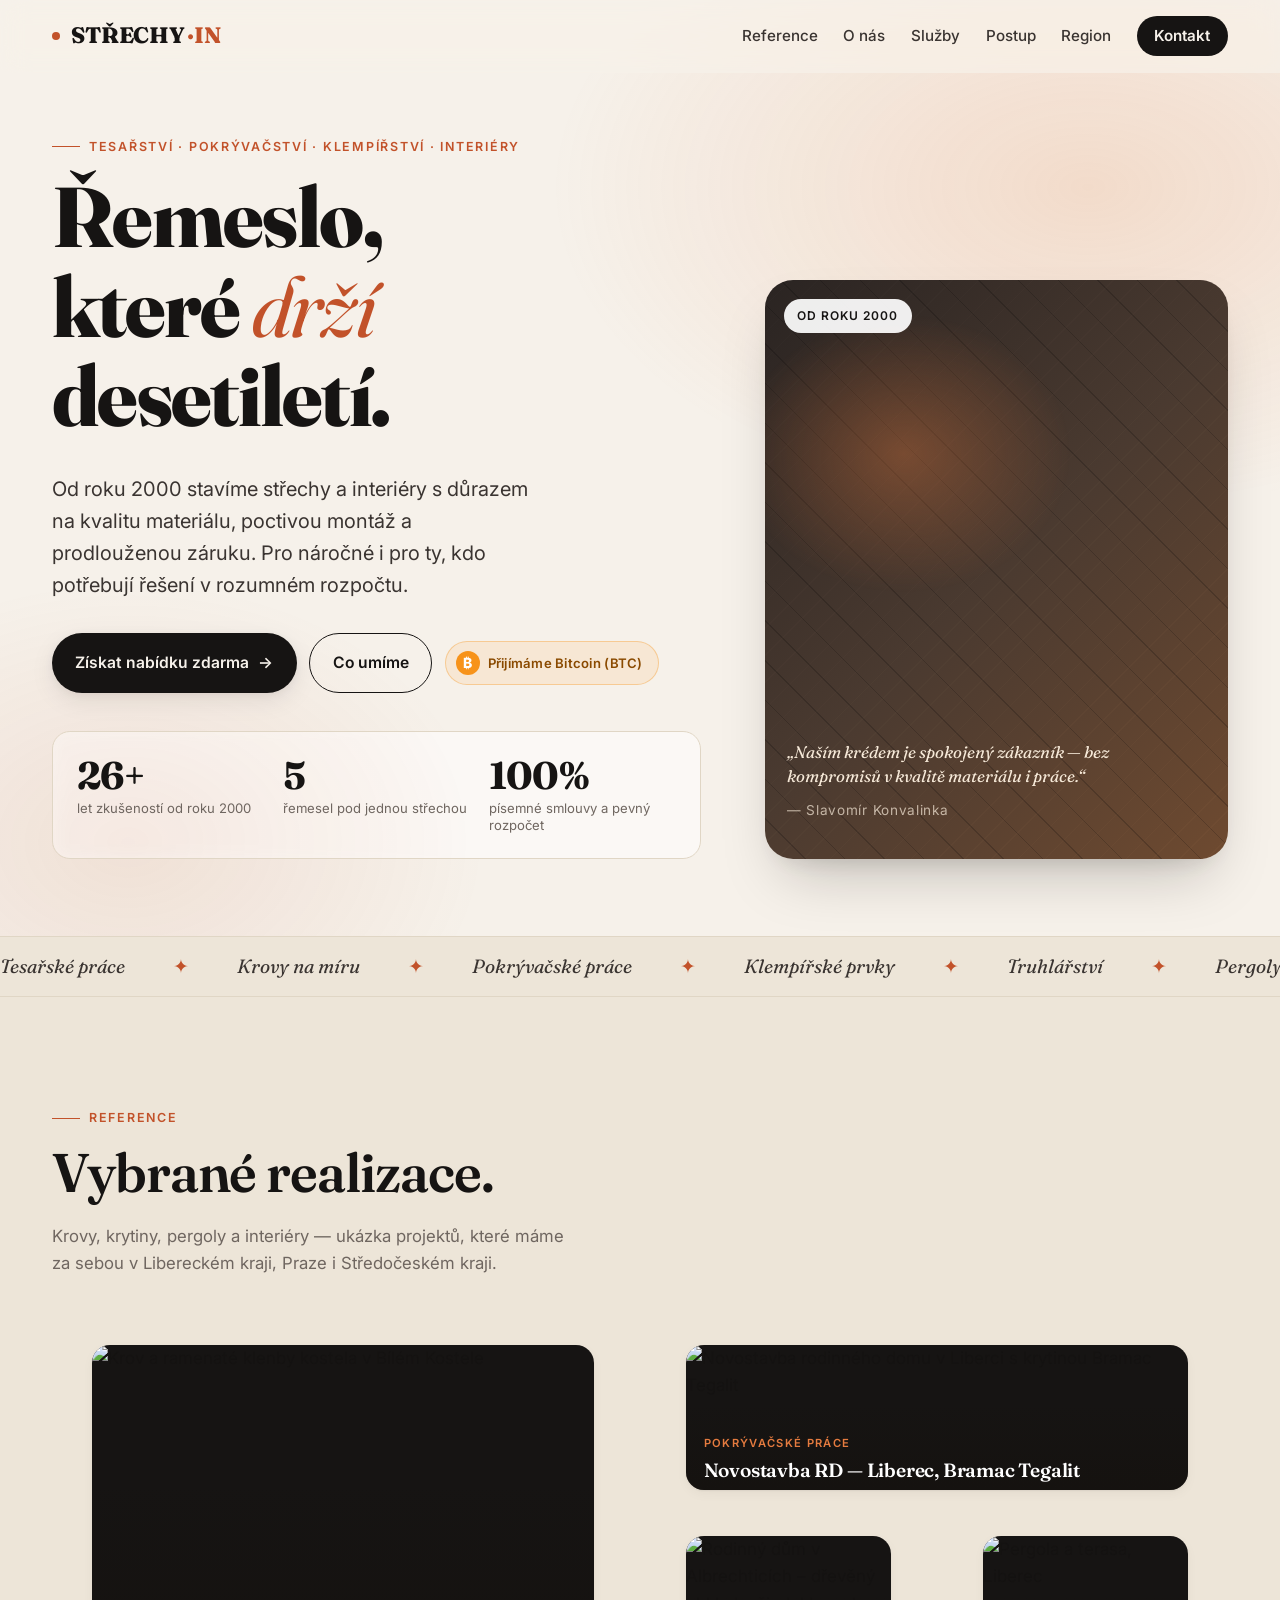
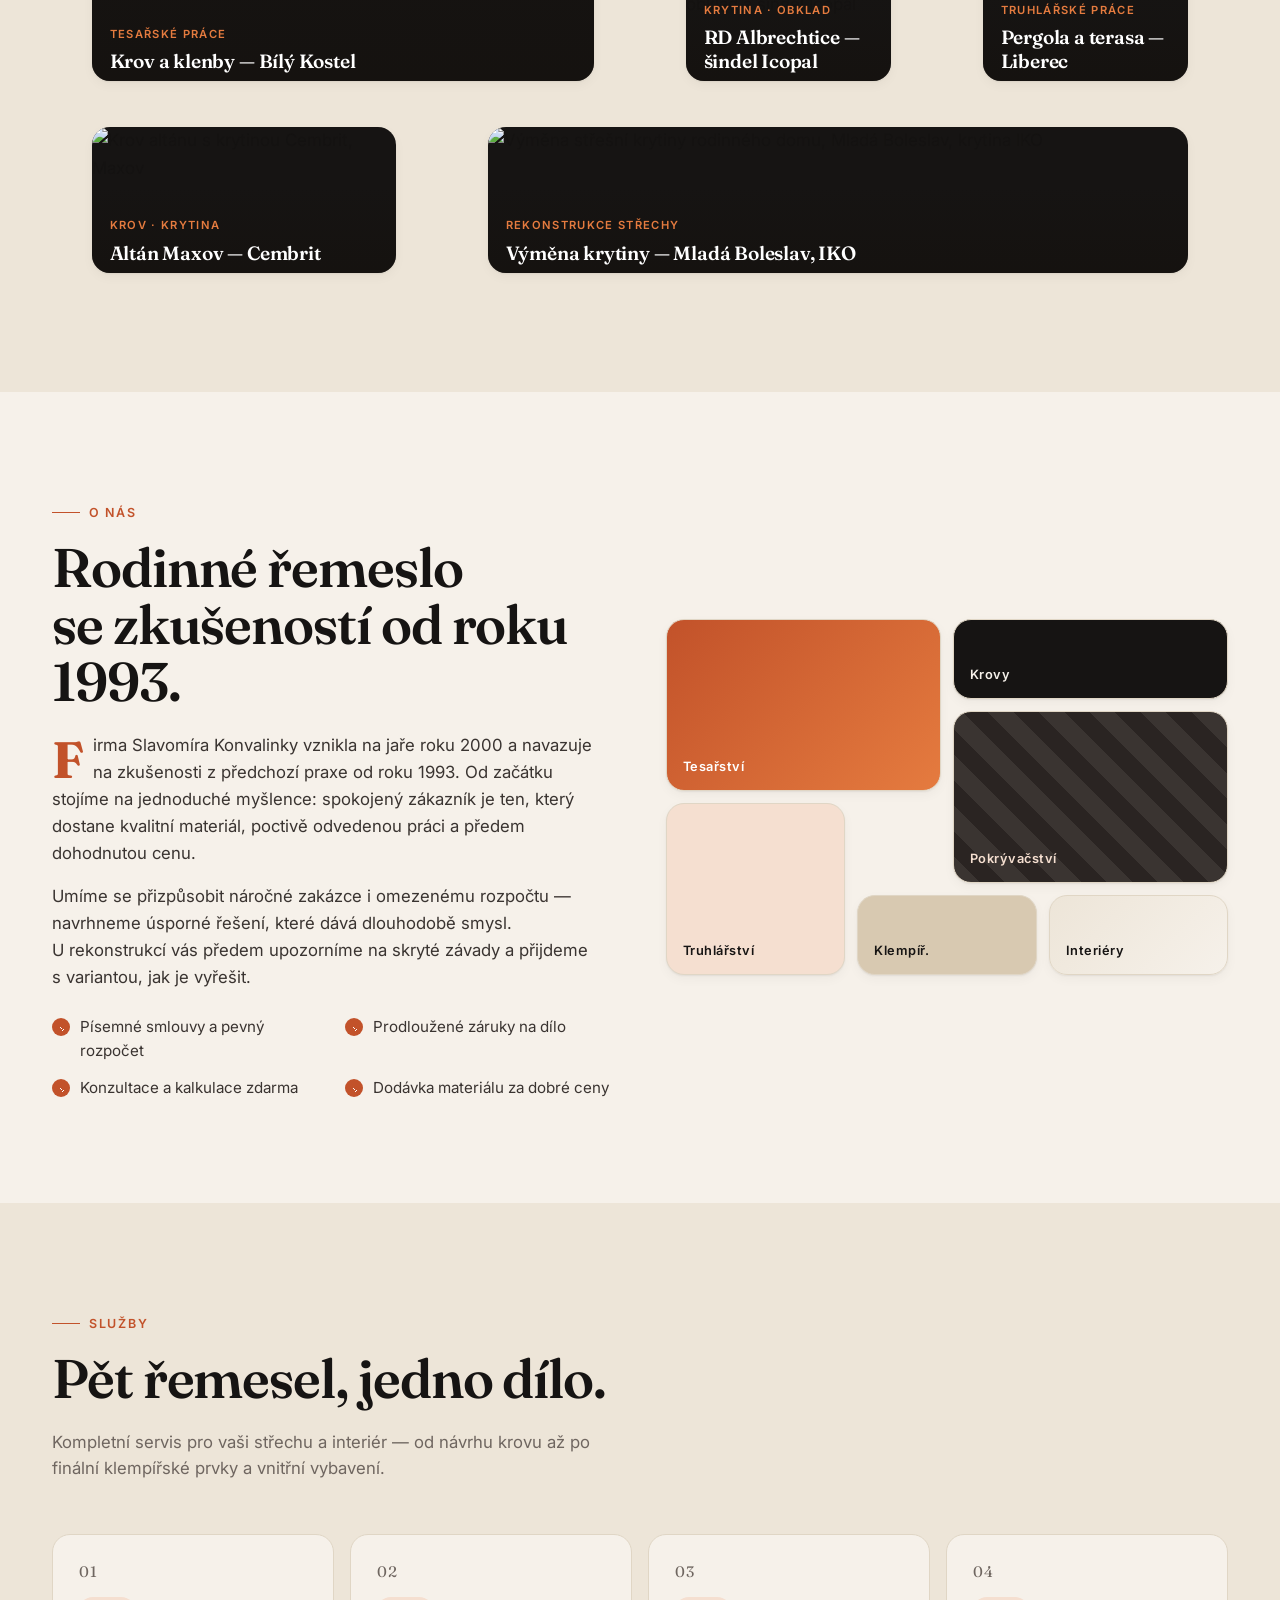
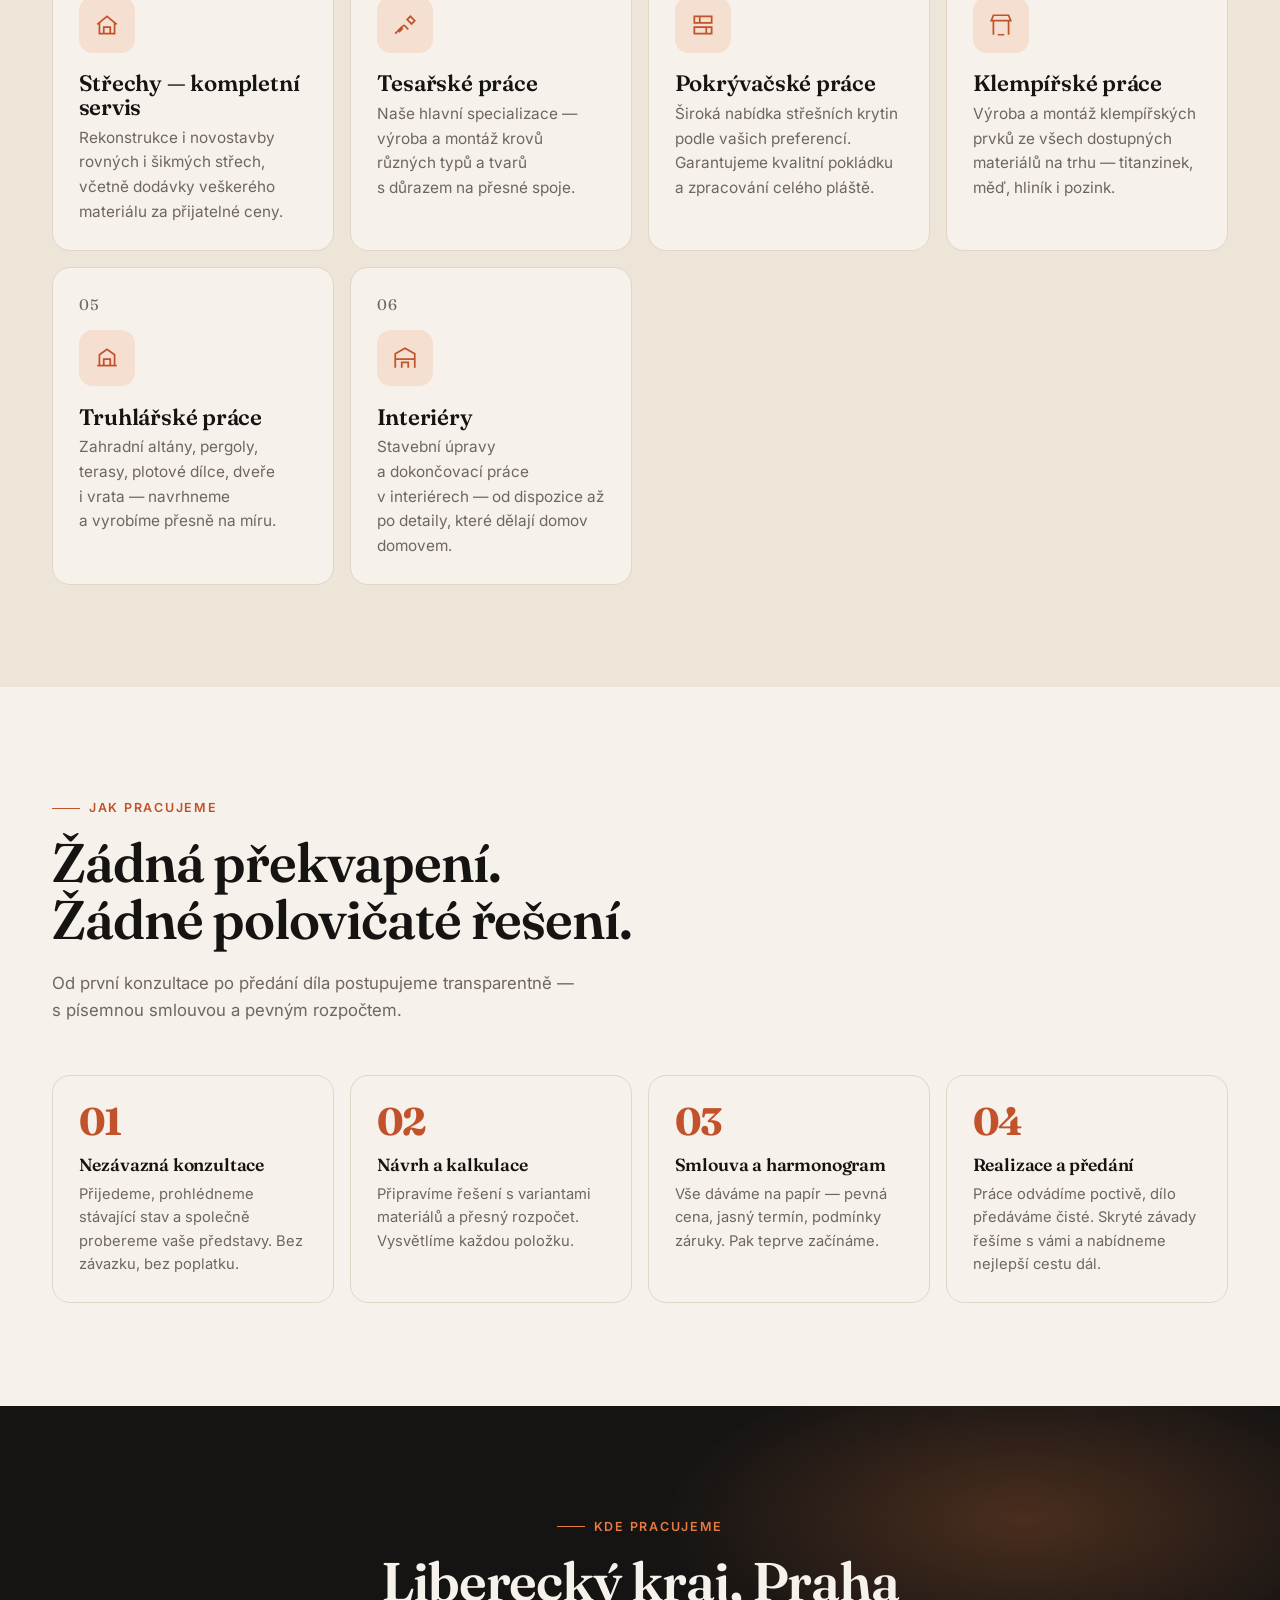
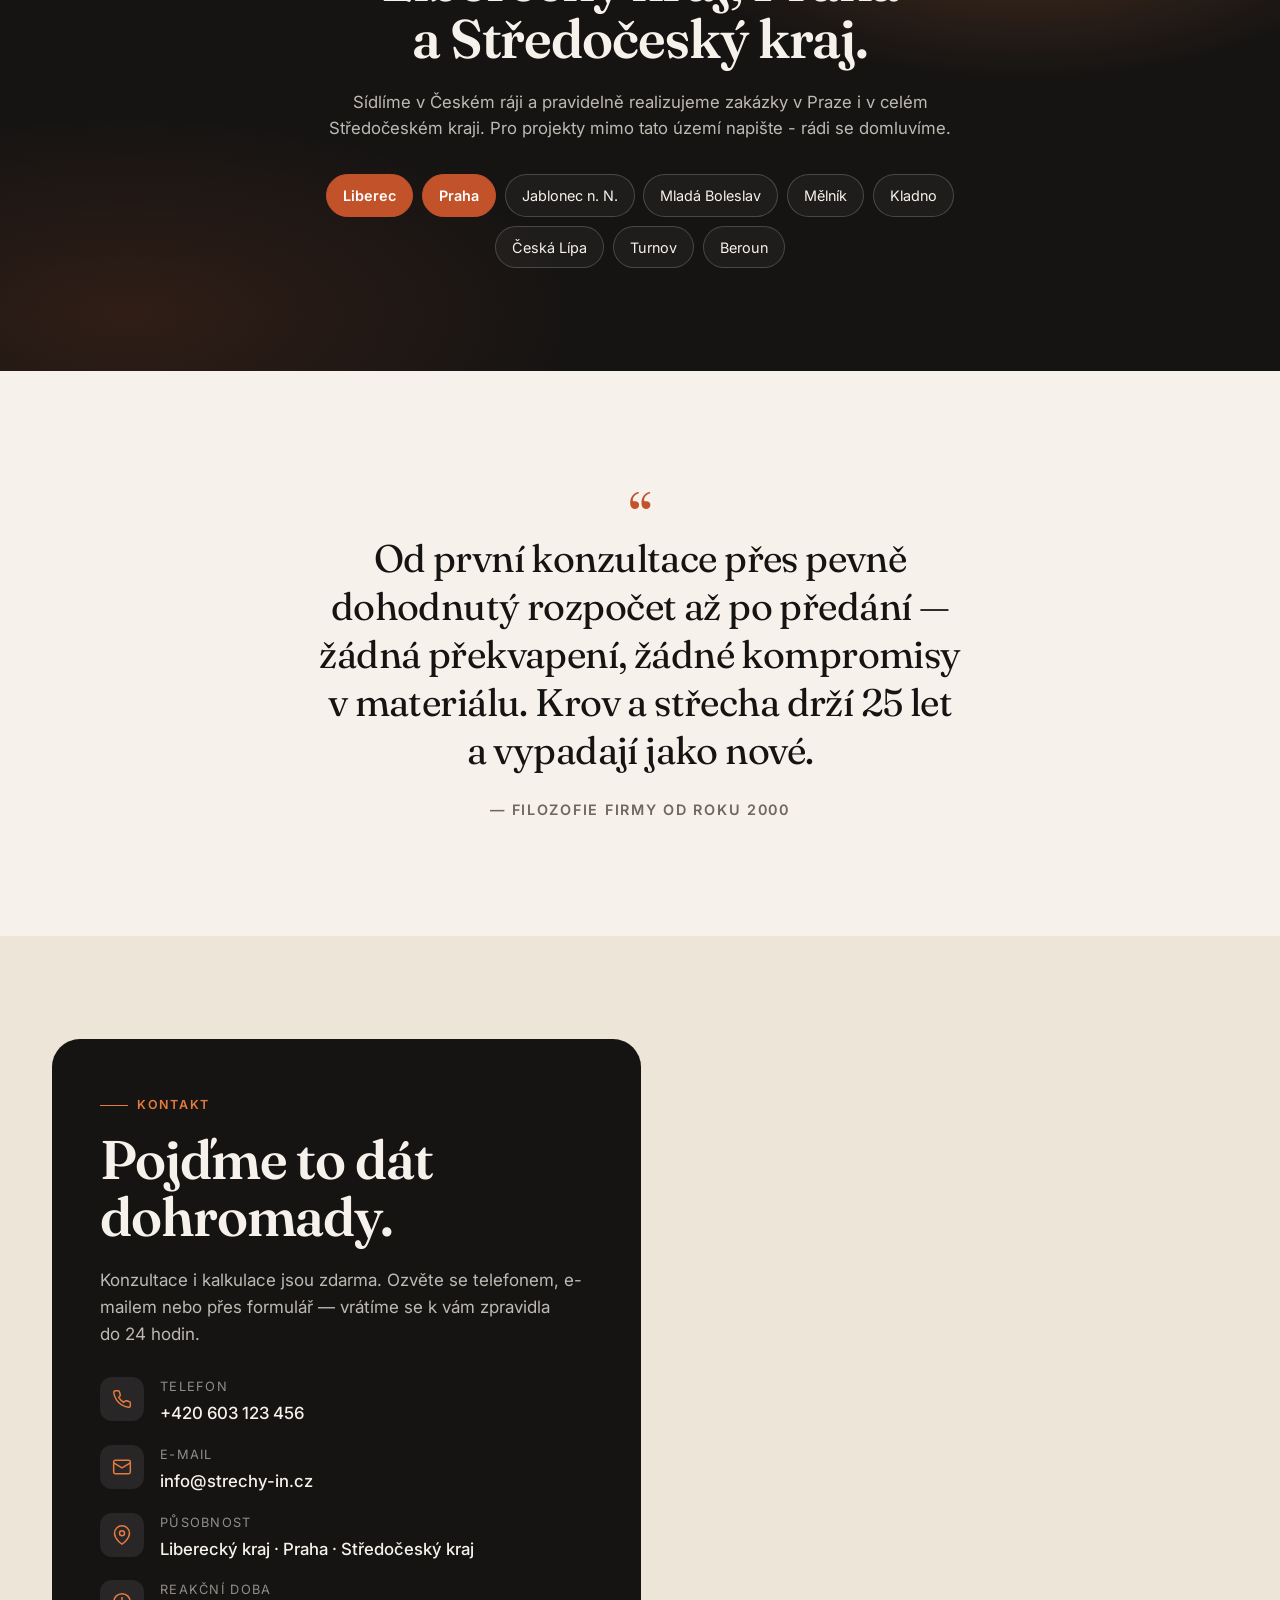
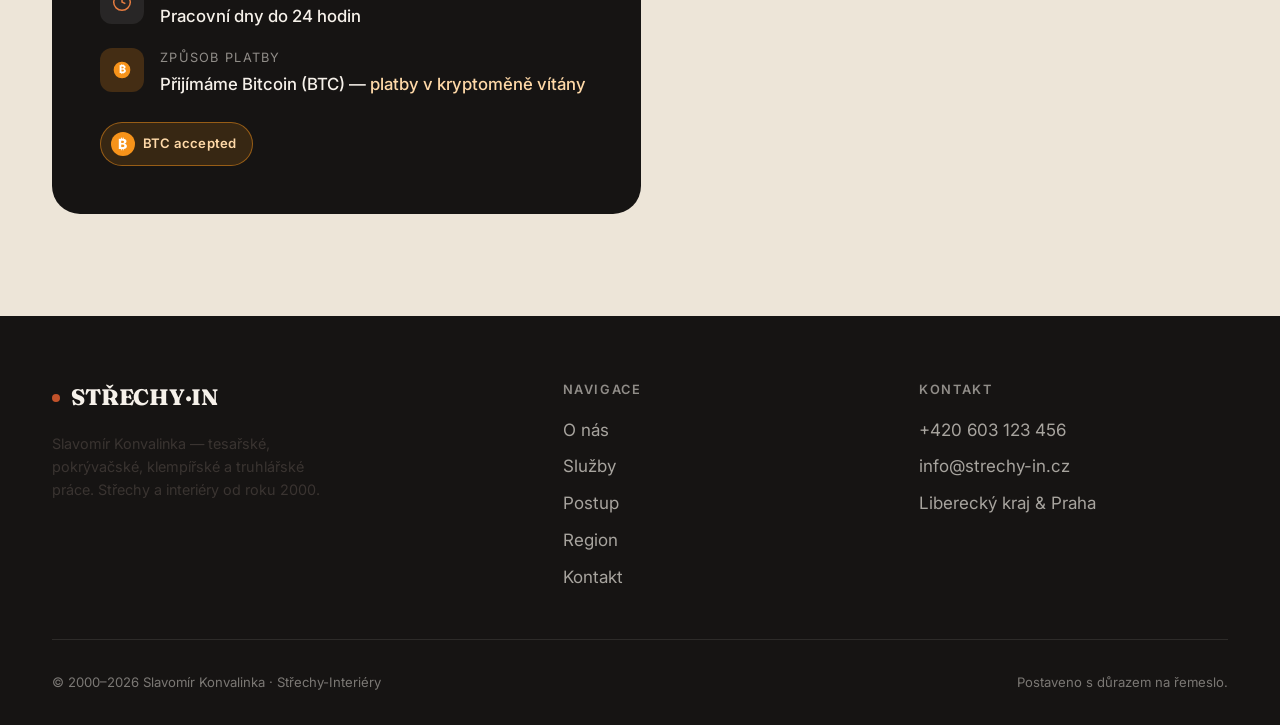
==== commit 5ae111a7: "fix: Remove the vector map" ====
--- a/index.html
+++ b/index.html
@@ -764,20 +764,20 @@
     .region-section h2 { color: var(--bg); }
     .region-section .eyebrow { color: var(--accent-2); }
     .region-grid {
-      display: grid;
-      grid-template-columns: 1fr 1fr;
-      gap: clamp(2rem, 4vw, 4rem);
-      align-items: center;
+      max-width: 60ch;
+      margin: 0 auto;
+      text-align: center;
       position: relative;
     }
-    @media (max-width: 880px) { .region-grid { grid-template-columns: 1fr; } }
+    .region-grid .eyebrow { justify-content: center; }
     .region-text p { color: rgba(246,241,234,.75); font-size: 1.05rem; }
     .region-cities {
       list-style: none;
       padding: 0;
-      margin: 1.5rem 0 0;
+      margin: 2rem 0 0;
       display: flex;
       flex-wrap: wrap;
+      justify-content: center;
       gap: .55rem;
     }
     .region-cities li {
@@ -794,16 +794,6 @@
       color: #fff;
       font-weight: 600;
     }
-    .region-map {
-      aspect-ratio: 4/3;
-      border-radius: var(--r-lg);
-      background:
-        linear-gradient(135deg, #1f1b1a, #2c2624);
-      position: relative;
-      overflow: hidden;
-      border: 1px solid rgba(246,241,234,.08);
-    }
-    .region-map svg { width: 100%; height: 100%; display: block; }
 
     /* ========= TESTIMONIAL ========= */
     .testimonial-section { padding-block: clamp(5rem, 9vw, 8rem); }
@@ -1321,48 +1311,6 @@
           </ul>
         </div>
 
-        <div class="region-map reveal" aria-hidden="true">
-          <svg viewBox="0 0 400 300" preserveAspectRatio="xMidYMid meet">
-            <defs>
-              <pattern id="grid" width="20" height="20" patternUnits="userSpaceOnUse">
-                <path d="M 20 0 L 0 0 0 20" fill="none" stroke="rgba(246,241,234,.05)" stroke-width="1"/>
-              </pattern>
-              <radialGradient id="glow" cx="50%" cy="50%" r="50%">
-                <stop offset="0%" stop-color="#e57b3f" stop-opacity=".7"/>
-                <stop offset="100%" stop-color="#e57b3f" stop-opacity="0"/>
-              </radialGradient>
-            </defs>
-            <rect width="400" height="300" fill="url(#grid)"/>
-            <!-- stylized CZ outline -->
-            <path d="M50,160 C40,120 80,70 140,60 C200,50 240,30 280,50 C330,75 360,100 360,150 C360,200 330,240 280,250 C220,260 170,260 120,240 C70,225 55,200 50,160 Z"
-                  fill="rgba(246,241,234,.04)"
-                  stroke="rgba(246,241,234,.25)"
-                  stroke-width="1.5"
-                  stroke-dasharray="3 4"/>
-            <!-- glow under Liberec/Praha -->
-            <circle cx="195" cy="120" r="80" fill="url(#glow)"/>
-            <!-- pin: Liberec -->
-            <g>
-              <circle cx="170" cy="105" r="6" fill="#e57b3f"/>
-              <circle cx="170" cy="105" r="14" fill="none" stroke="#e57b3f" stroke-opacity=".4">
-                <animate attributeName="r" values="14;26;14" dur="3s" repeatCount="indefinite"/>
-                <animate attributeName="stroke-opacity" values=".5;0;.5" dur="3s" repeatCount="indefinite"/>
-              </circle>
-              <text x="180" y="100" fill="#f6e9d8" font-family="Inter" font-size="11" font-weight="600">Liberec</text>
-            </g>
-            <!-- pin: Praha -->
-            <g>
-              <circle cx="180" cy="160" r="6" fill="#e57b3f"/>
-              <circle cx="180" cy="160" r="14" fill="none" stroke="#e57b3f" stroke-opacity=".4">
-                <animate attributeName="r" values="14;26;14" dur="3s" begin=".7s" repeatCount="indefinite"/>
-                <animate attributeName="stroke-opacity" values=".5;0;.5" dur="3s" begin=".7s" repeatCount="indefinite"/>
-              </circle>
-              <text x="190" y="164" fill="#f6e9d8" font-family="Inter" font-size="11" font-weight="600">Praha</text>
-            </g>
-            <!-- connecting line -->
-            <line x1="170" y1="105" x2="180" y2="160" stroke="#e57b3f" stroke-width="1.5" stroke-dasharray="3 3" opacity=".6"/>
-          </svg>
-        </div>
       </div>
     </div>
   </section>
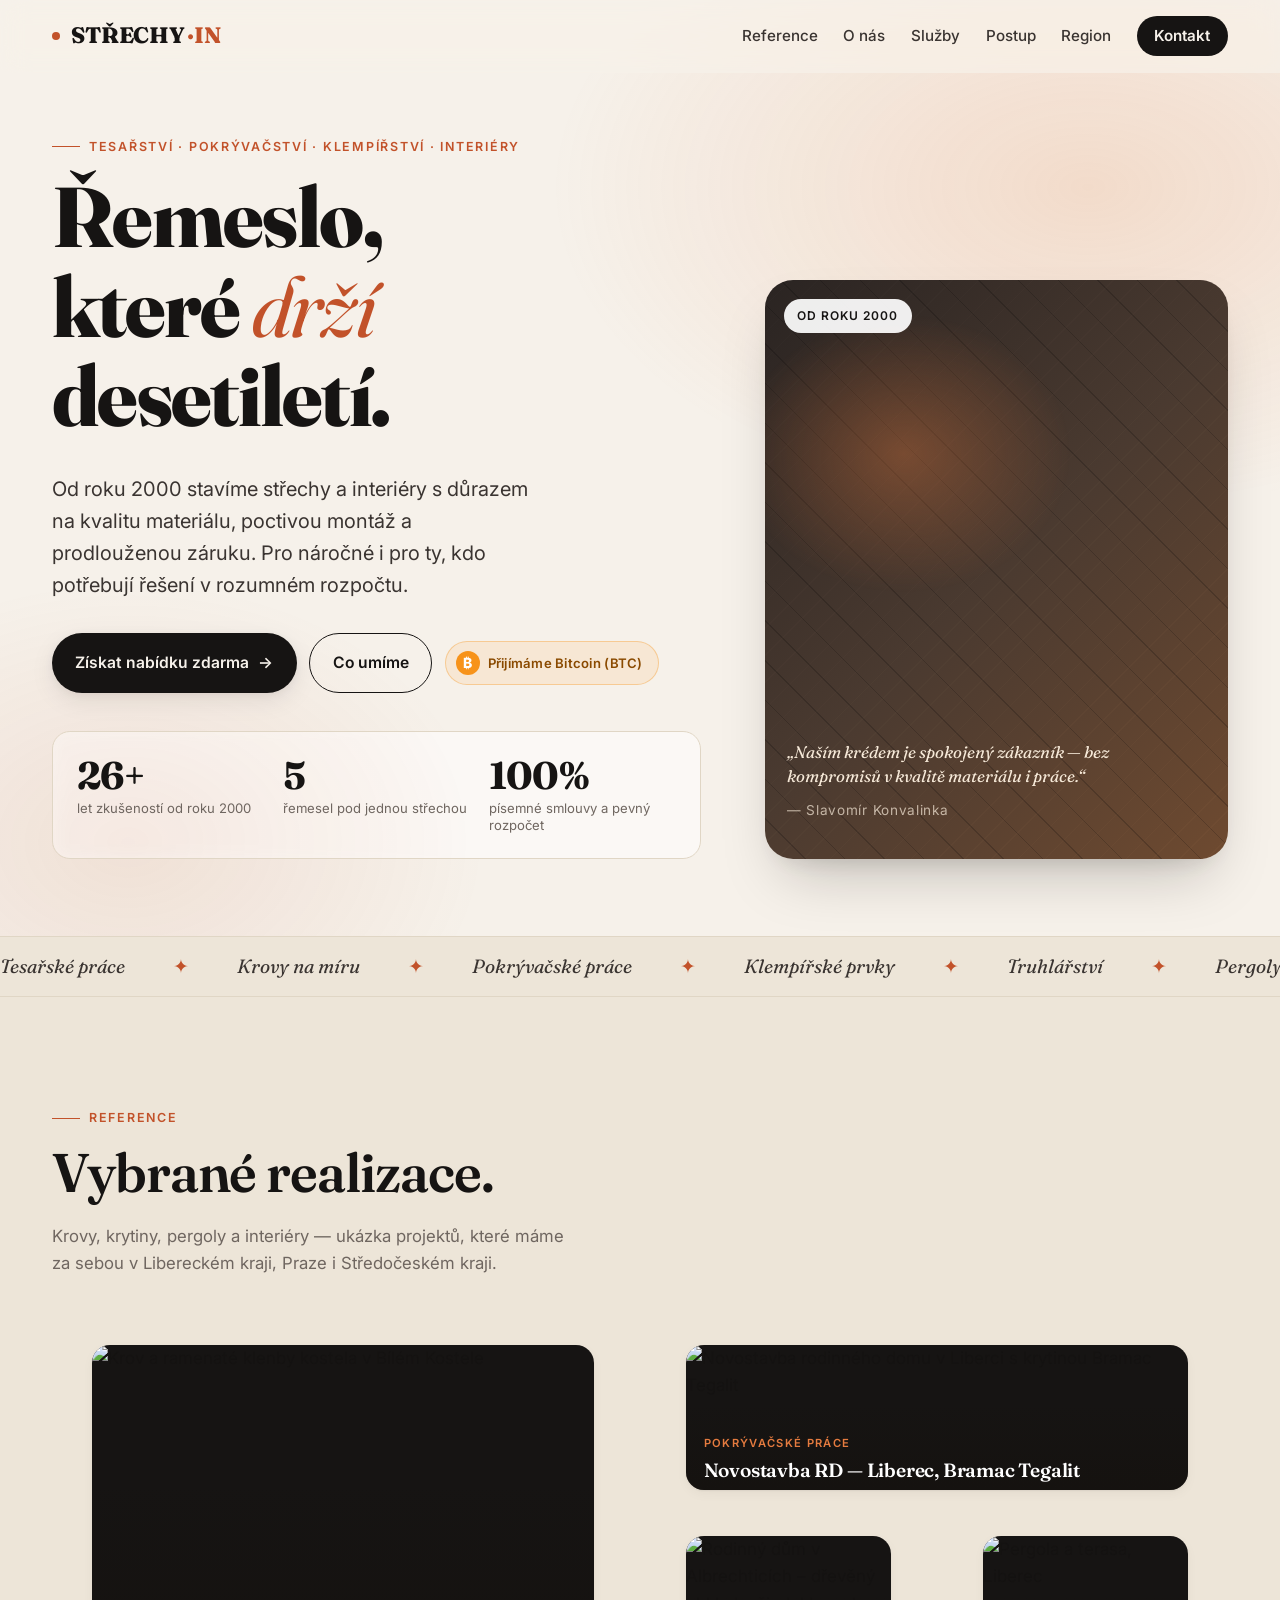
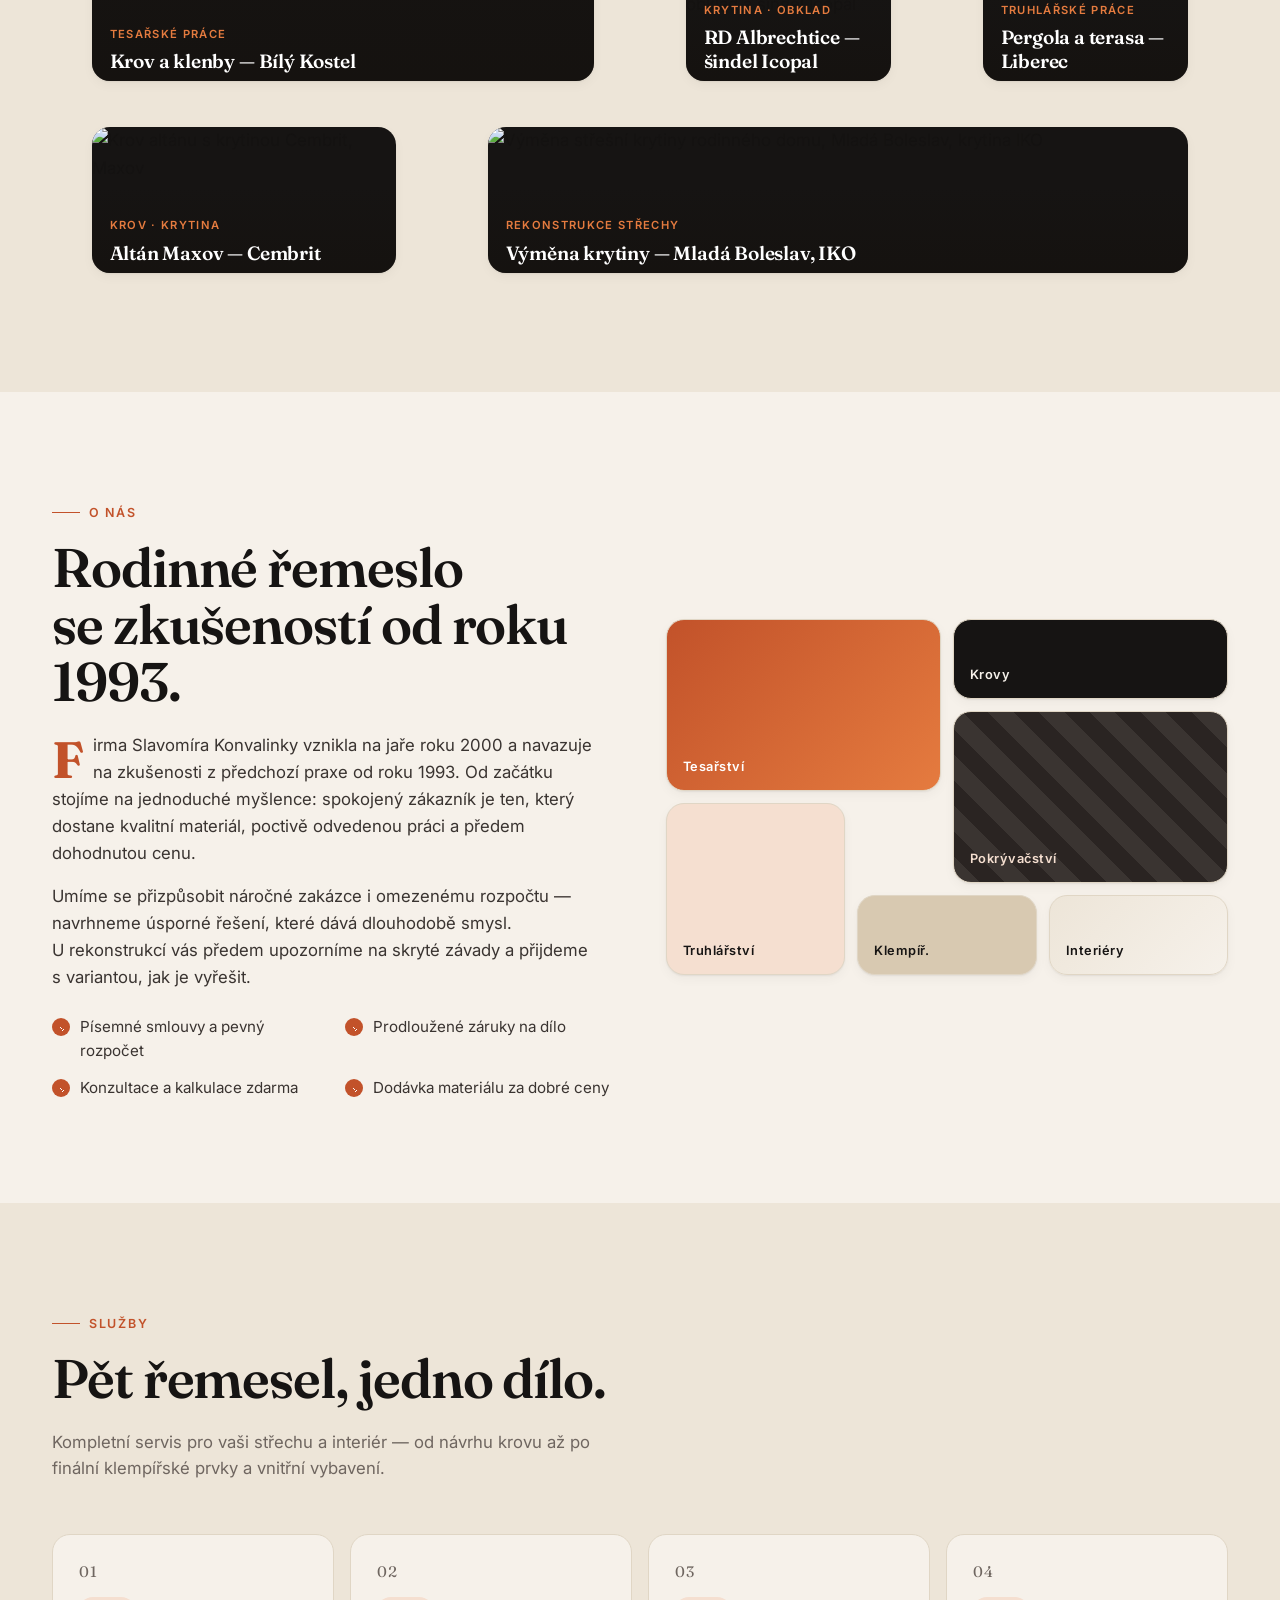
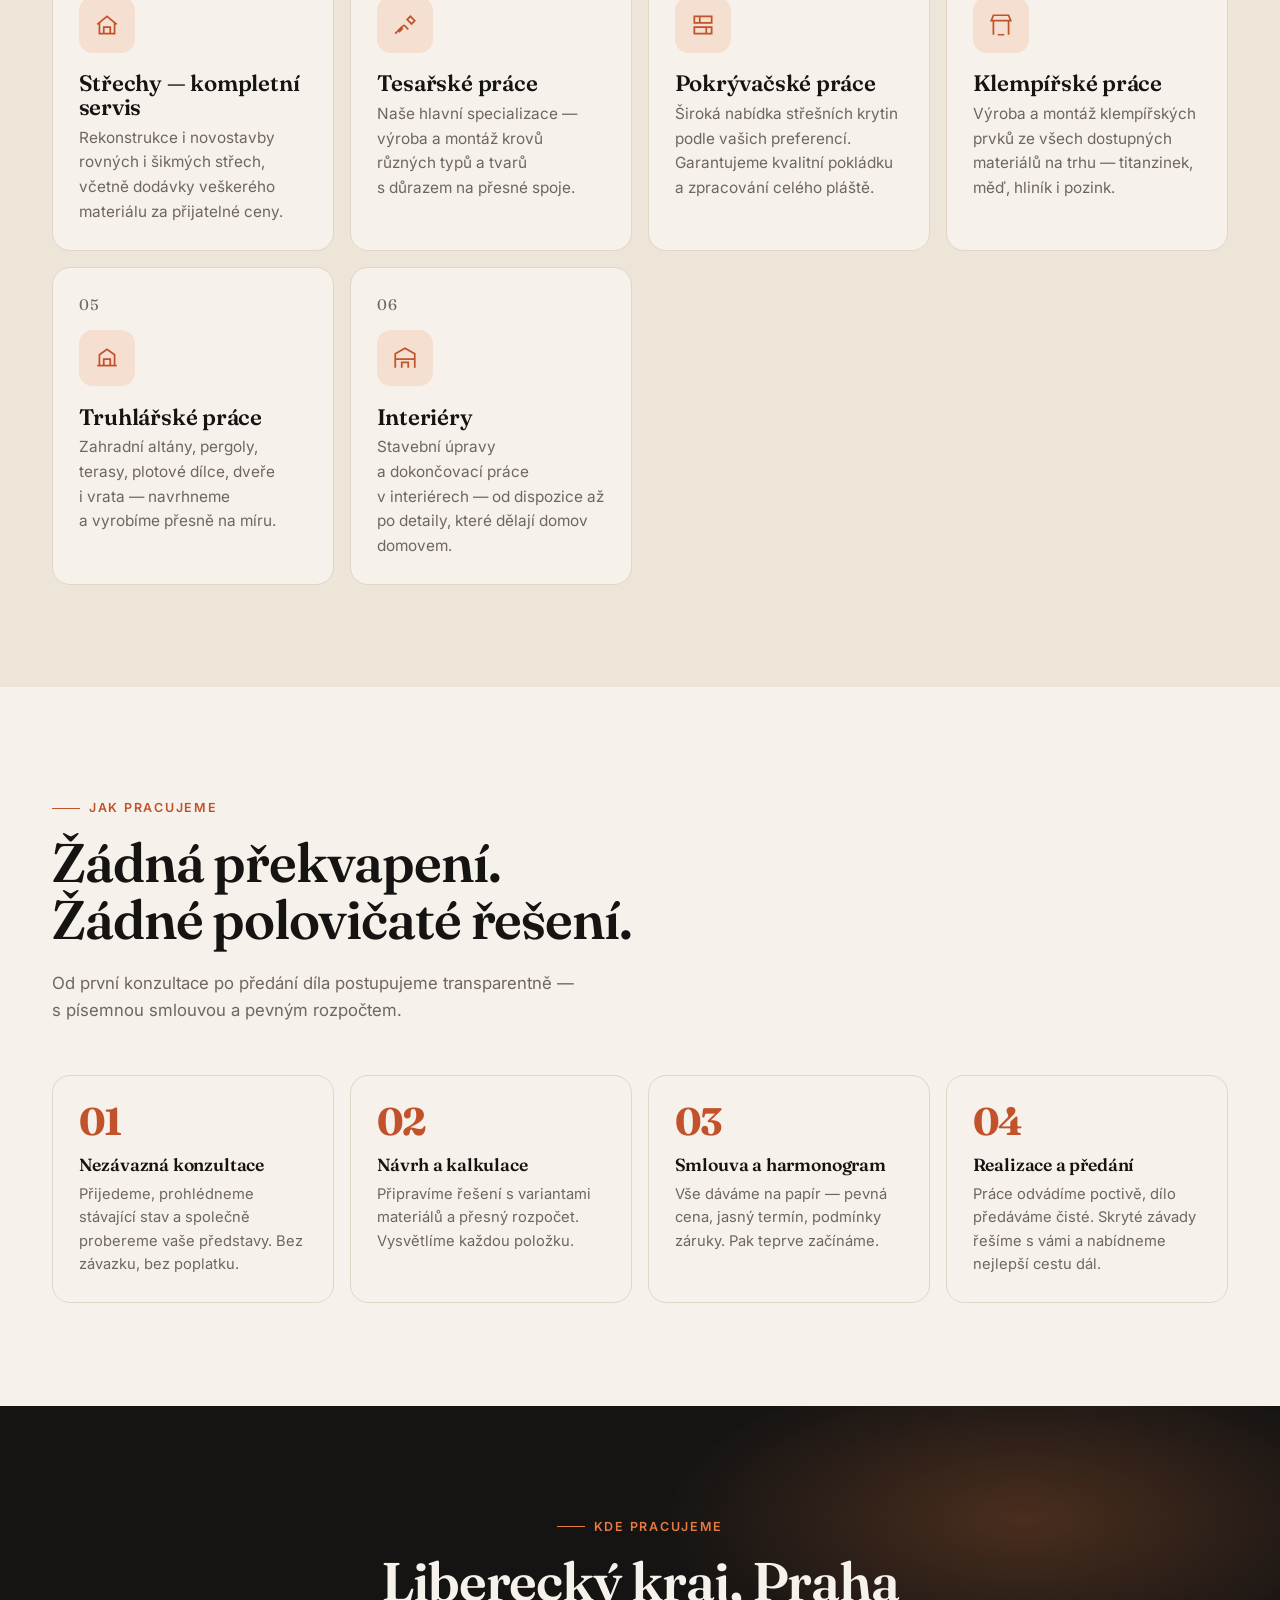
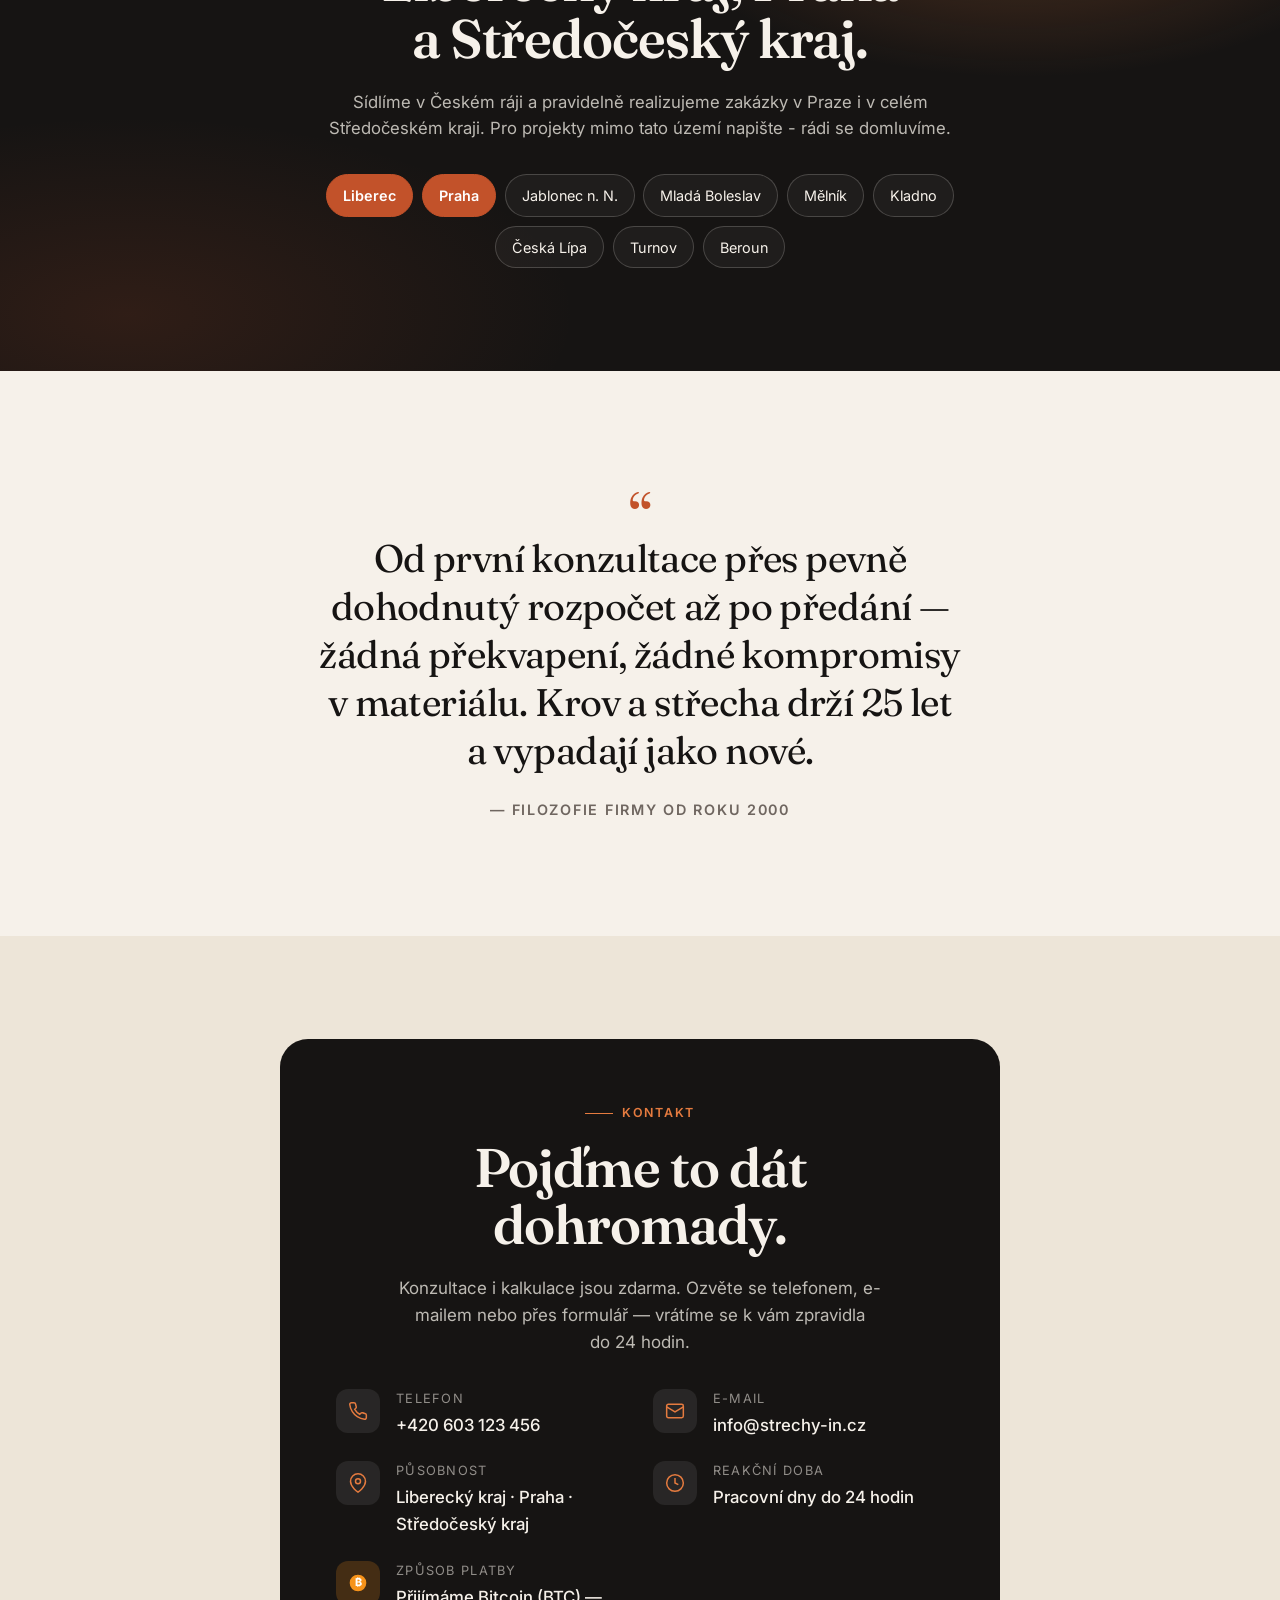
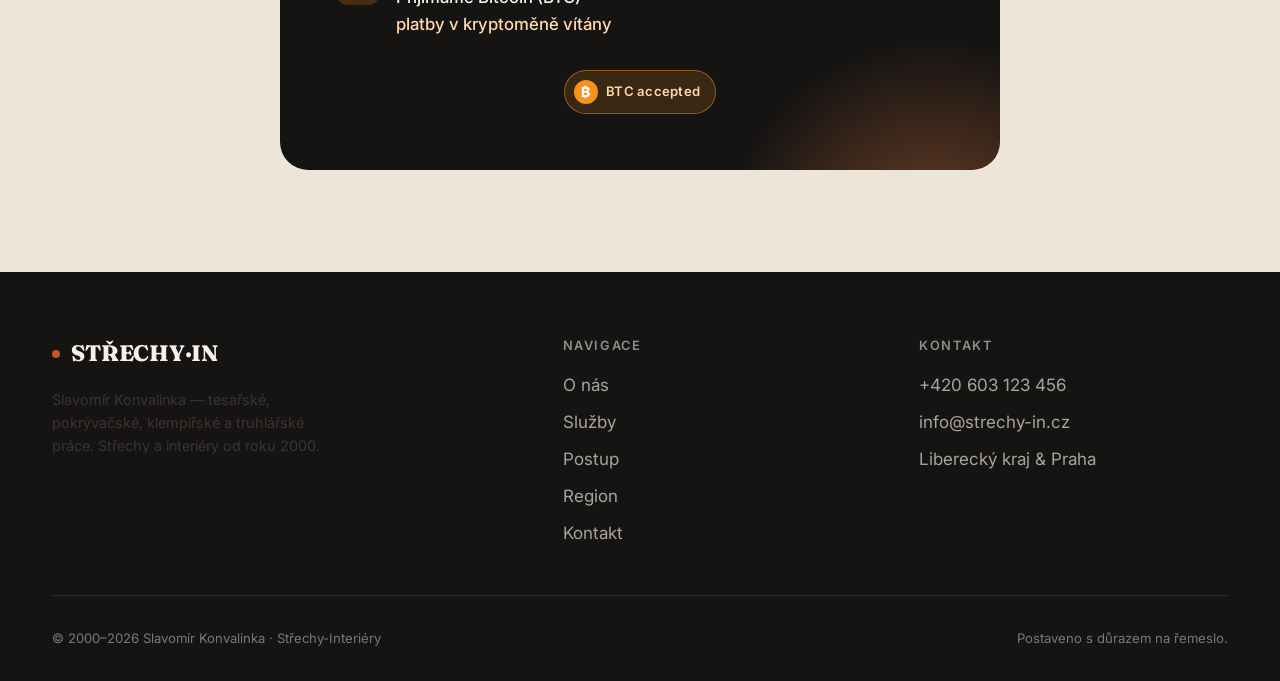
==== commit 52594ee8: "fix: centralize the contact section" ====
--- a/index.html
+++ b/index.html
@@ -832,38 +832,50 @@
       background: var(--bg-2);
     }
     .contact-grid {
-      display: grid;
-      grid-template-columns: 1.1fr 1fr;
-      gap: clamp(2rem, 4vw, 4rem);
-      align-items: stretch;
-    }
-    @media (max-width: 880px) { .contact-grid { grid-template-columns: 1fr; } }
+      display: flex;
+      justify-content: center;
+    }
     .contact-card {
+      width: 100%;
+      max-width: 720px;
       background: var(--ink);
       color: var(--bg);
       border-radius: var(--r-lg);
-      padding: clamp(2rem, 4vw, 3rem);
+      padding: clamp(2rem, 5vw, 3.5rem);
       position: relative;
       overflow: hidden;
+      text-align: center;
     }
     .contact-card::before {
       content: "";
       position: absolute;
-      inset: auto -30% -50% auto;
-      width: 360px; height: 360px;
-      background: radial-gradient(closest-side, rgba(229,123,63,.5), transparent);
+      inset: auto -20% -40% auto;
+      width: 420px; height: 420px;
+      background: radial-gradient(closest-side, rgba(229,123,63,.45), transparent);
       pointer-events: none;
     }
     .contact-card h2 { color: var(--bg); }
-    .contact-card .eyebrow { color: var(--accent-2); }
-    .contact-card p { color: rgba(246,241,234,.75); }
+    .contact-card .eyebrow {
+      color: var(--accent-2);
+      justify-content: center;
+    }
+    .contact-card p {
+      color: rgba(246,241,234,.75);
+      max-width: 48ch;
+      margin-inline: auto;
+    }
 
     .contact-list {
       list-style: none;
       padding: 0;
-      margin: 1.8rem 0 0;
+      margin: 2rem 0 0;
       display: grid;
-      gap: 1.1rem;
+      grid-template-columns: repeat(2, minmax(0, 1fr));
+      gap: 1.4rem 1.6rem;
+      text-align: left;
+    }
+    @media (max-width: 560px) {
+      .contact-list { grid-template-columns: 1fr; }
     }
     .contact-list li {
       display: flex;
@@ -1387,7 +1399,7 @@
             </li>
           </ul>
 
-          <span class="btc-badge on-dark" style="margin-top: 1.5rem;" title="Přijímáme platby v Bitcoinu">
+          <span class="btc-badge on-dark" style="margin-top: 2rem;" title="Přijímáme platby v Bitcoinu">
             <span class="btc-ic" aria-hidden="true">₿</span>
             BTC accepted
           </span>
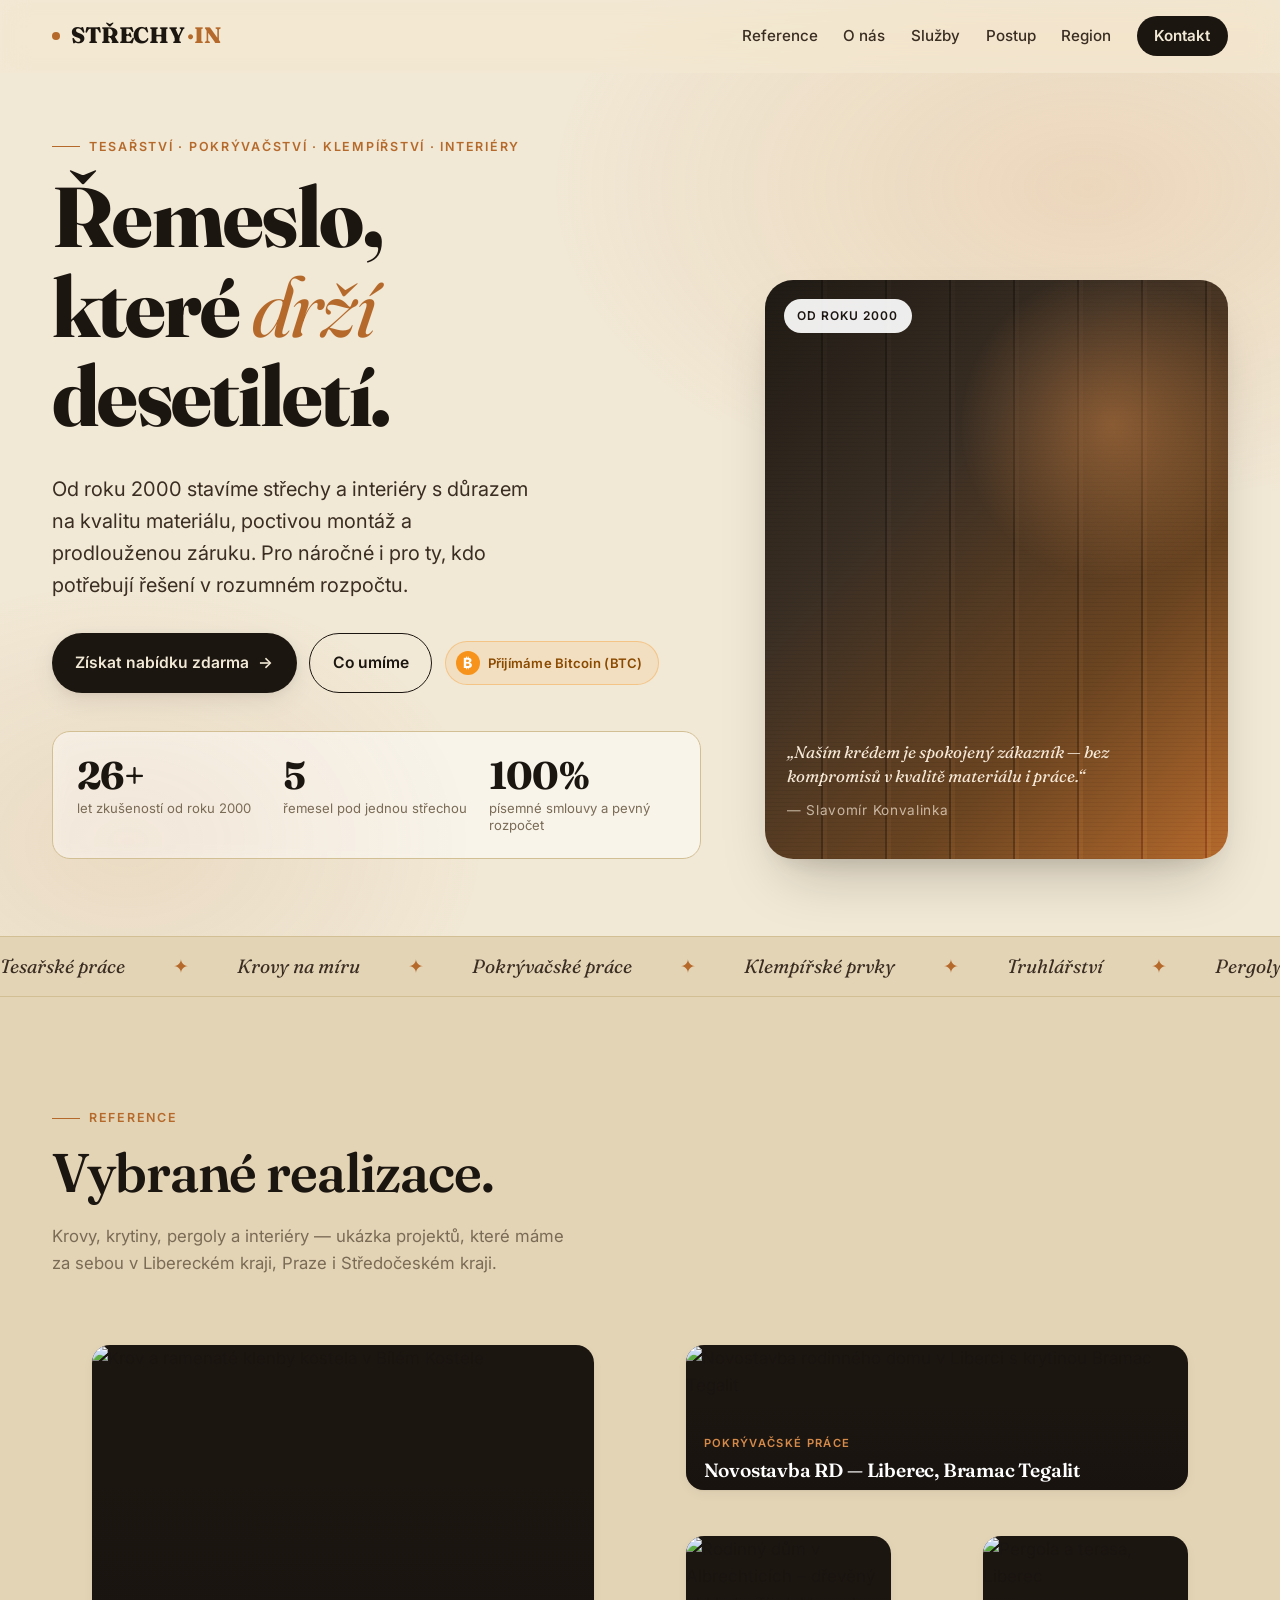
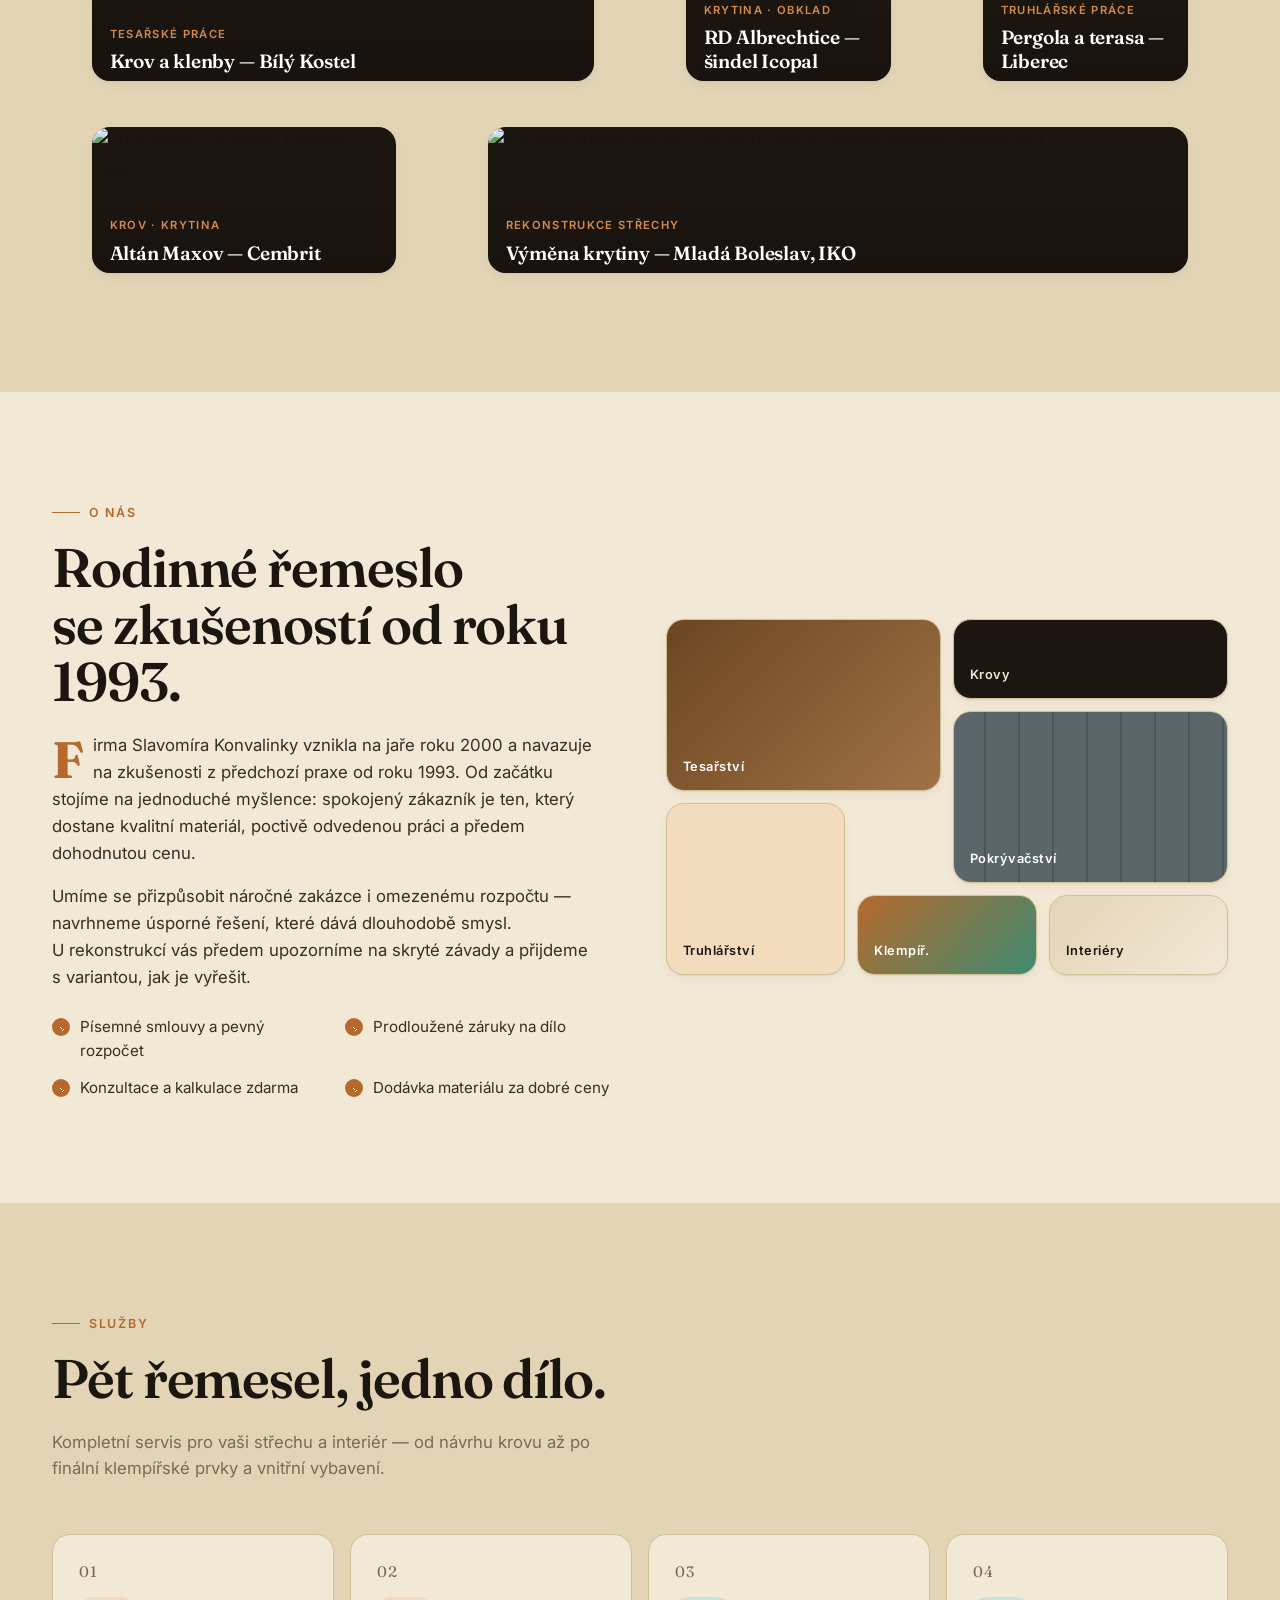
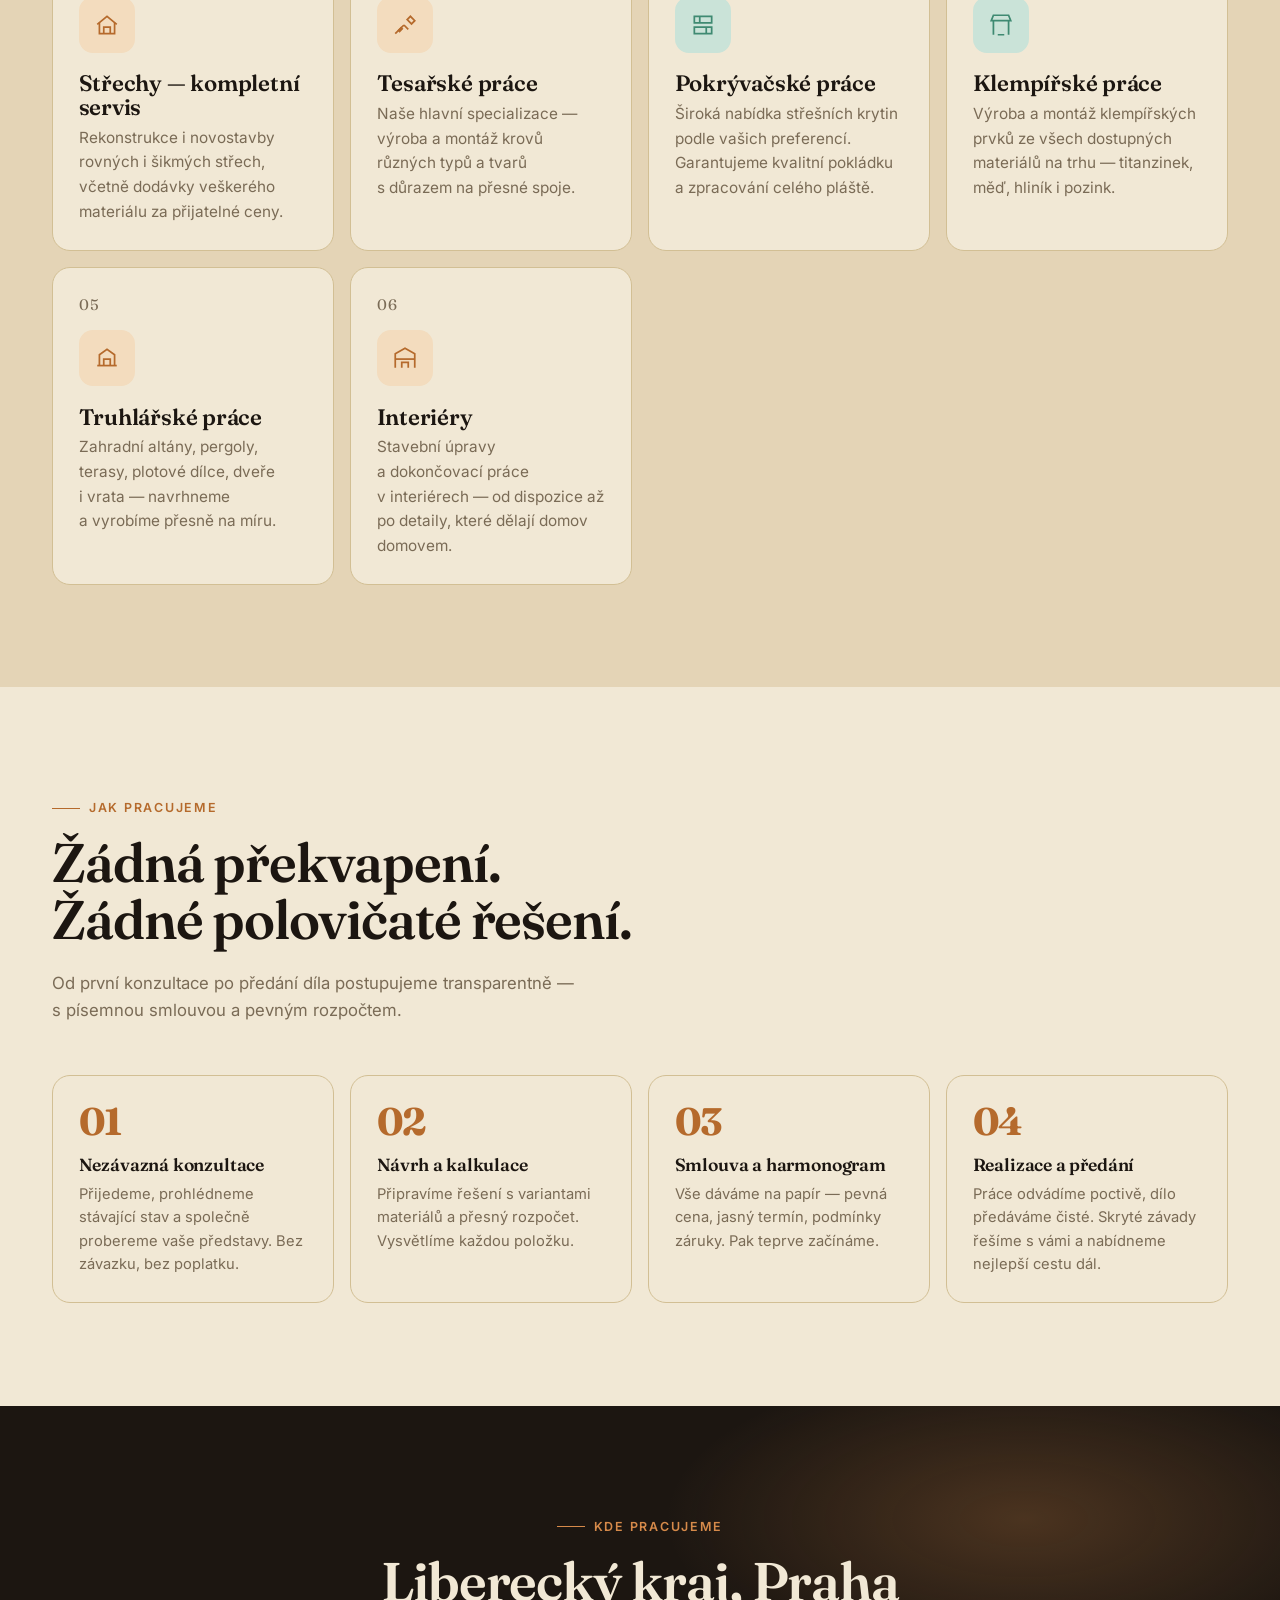
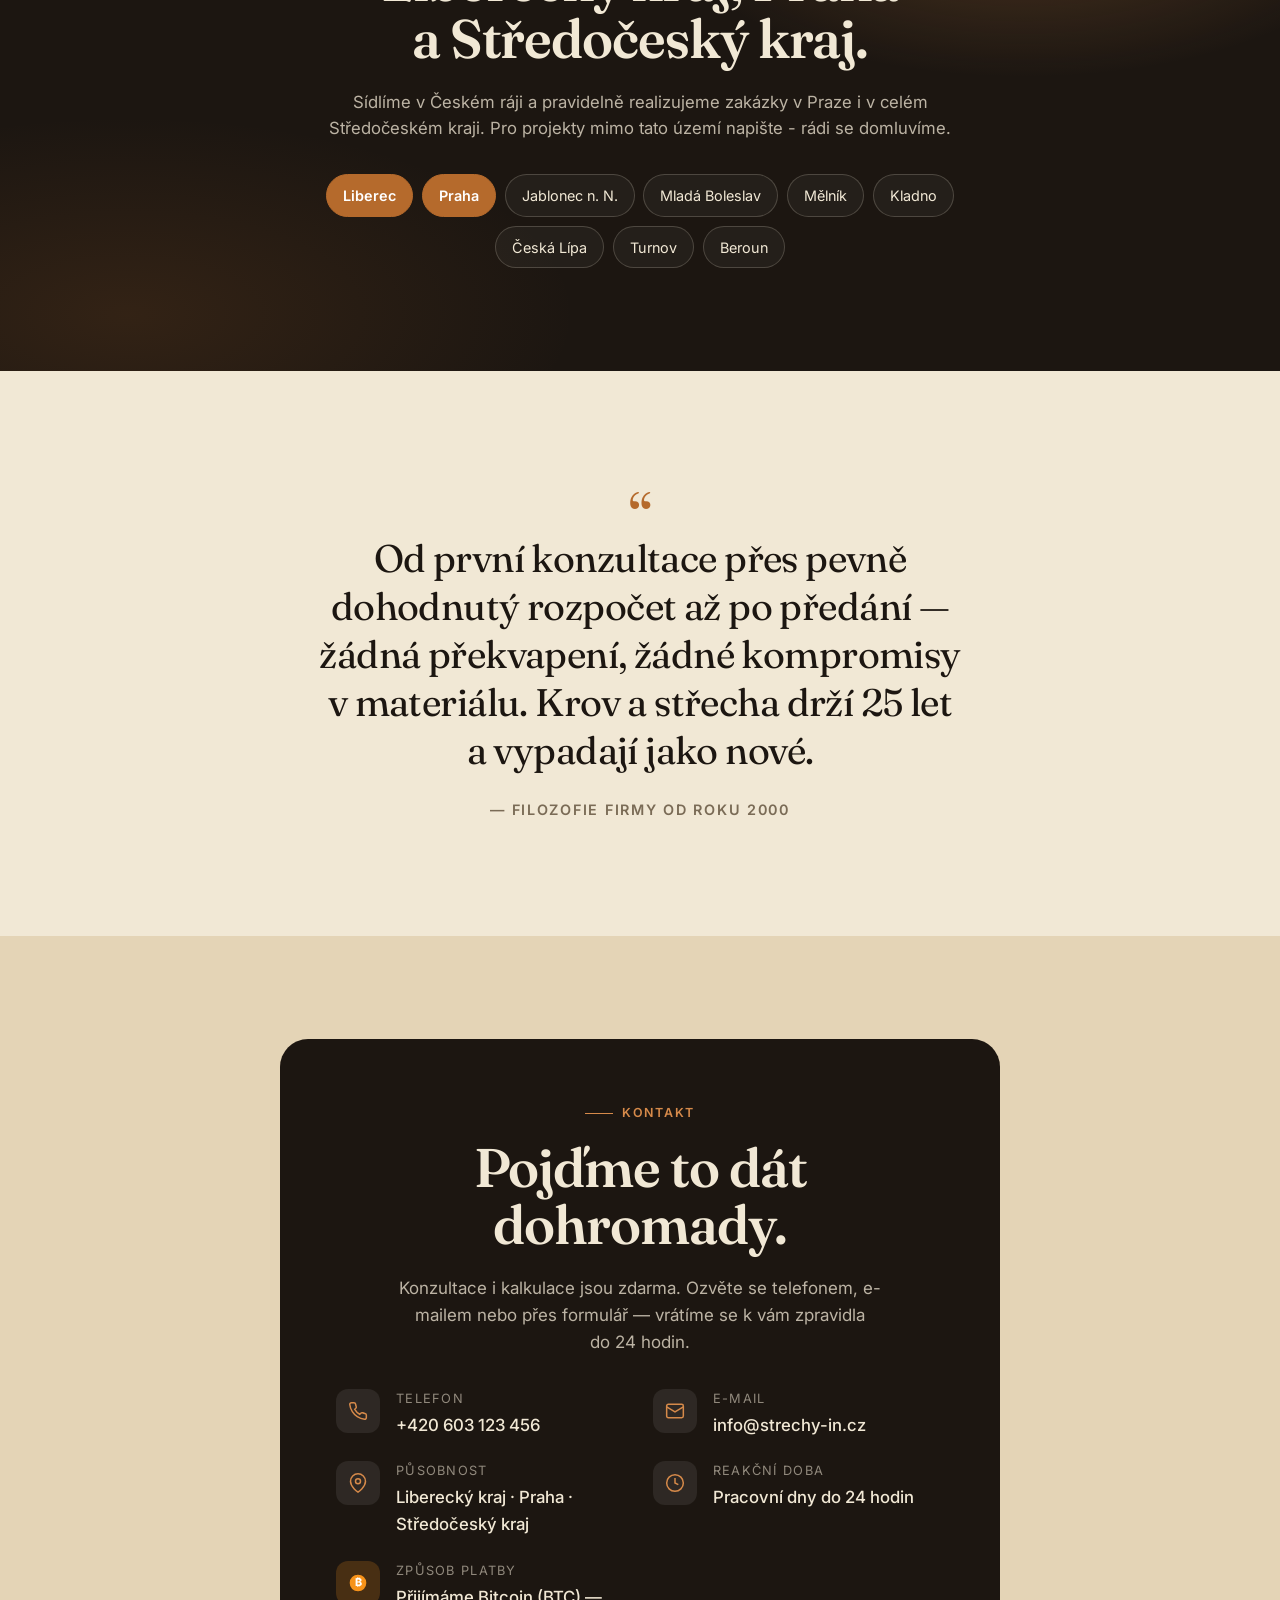
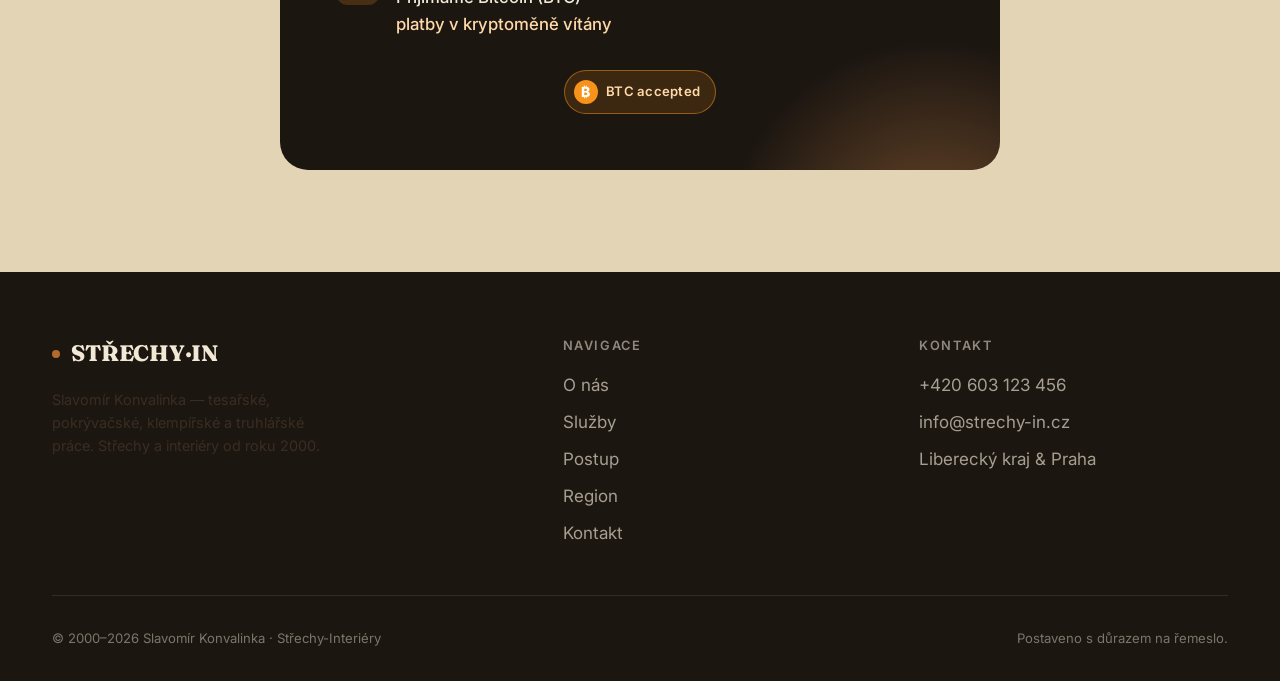
==== commit 33b613a3: "feat: metal-like roof textures" ====
--- a/index.html
+++ b/index.html
@@ -4,22 +4,29 @@
   <meta charset="UTF-8">
   <meta name="viewport" content="width=device-width, initial-scale=1.0">
   <meta name="description" content="Střechy-Interiéry – Slavomír Konvalinka. Tesařské, pokrývačské, klempířské a truhlářské práce. Kompletní rekonstrukce střech a interiérů. Liberecký kraj, Praha a Středočeský kraj.">
-  <meta name="theme-color" content="#161413">
+  <meta name="theme-color" content="#1c1611">
   <title>Střechy-Interiéry · Slavomír Konvalinka — řemeslné práce od roku 2000</title>
   <link rel="preconnect" href="https://fonts.googleapis.com">
   <link rel="preconnect" href="https://fonts.gstatic.com" crossorigin>
   <link href="https://fonts.googleapis.com/css2?family=Fraunces:opsz,wght@9..144,400;9..144,600;9..144,800&family=Inter:wght@300;400;500;600;700&display=swap" rel="stylesheet">
   <style>
     :root {
-      --bg: #f6f1ea;
-      --bg-2: #ede5d8;
-      --ink: #161413;
-      --ink-2: #3a3431;
-      --muted: #6f6660;
-      --line: #e0d6c5;
-      --accent: #c2522a;
-      --accent-2: #e57b3f;
-      --accent-soft: #f5dfd0;
+      /* Wood-tone surfaces (oak / linseed-oiled timber) */
+      --bg: #f1e8d5;
+      --bg-2: #e4d4b6;
+      --ink: #1c1611;        /* dark walnut */
+      --ink-2: #3a2d22;      /* walnut */
+      --muted: #7a6b56;      /* aged pine */
+      --line: #d2bf94;       /* wood grain */
+      /* Copper — primary craft accent */
+      --accent: #b56a2c;
+      --accent-2: #d68a4a;
+      --accent-soft: #f3dcbe;
+      /* Metal — tinsmith palette */
+      --metal: #5a6669;      /* zinc / galvanized steel */
+      --metal-2: #7a8689;    /* highlight zinc */
+      --patina: #3f8a72;     /* verdigris (oxidized copper) */
+      --patina-soft: #cae3d8;
       --max: 1240px;
       --r-sm: 10px;
       --r-md: 18px;
@@ -92,13 +99,13 @@
       z-index: 50;
       backdrop-filter: blur(14px) saturate(160%);
       -webkit-backdrop-filter: blur(14px) saturate(160%);
-      background: rgba(246,241,234,.72);
+      background: rgba(241,232,213,.72);
       border-bottom: 1px solid transparent;
       transition: border-color .25s var(--ease), background .25s var(--ease);
     }
     .nav.scrolled {
       border-color: var(--line);
-      background: rgba(246,241,234,.85);
+      background: rgba(241,232,213,.85);
     }
     .nav-inner {
       display: flex;
@@ -249,8 +256,8 @@
       position: absolute;
       inset: 0;
       background:
-        radial-gradient(60% 50% at 85% 20%, rgba(229,123,63,.18), transparent 70%),
-        radial-gradient(40% 40% at 10% 90%, rgba(194,82,42,.10), transparent 70%);
+        radial-gradient(60% 50% at 85% 20%, rgba(214,138,74,.18), transparent 70%),
+        radial-gradient(40% 40% at 10% 90%, rgba(181,106,44,.10), transparent 70%);
       z-index: -1;
     }
     .hero-grid {
@@ -368,14 +375,14 @@
       line-height: 1.3;
     }
 
-    /* Hero visual / sticker */
+    /* Hero visual — standing-seam metal roof with copper sunset */
     .hero-visual {
       position: relative;
       aspect-ratio: 4/5;
       border-radius: var(--r-lg);
       overflow: hidden;
       background:
-        linear-gradient(135deg, #2a2422 0%, #4a3a30 50%, #6e4a30 100%);
+        linear-gradient(135deg, #1f1a14 0%, #3b2f24 35%, #6c4521 70%, #b56a2c 100%);
       box-shadow: var(--shadow-lg);
     }
     .hero-visual::before {
@@ -383,19 +390,25 @@
       position: absolute;
       inset: 0;
       background:
+        /* vertical standing-seam panels */
         repeating-linear-gradient(
-          135deg,
+          90deg,
           transparent 0,
-          transparent 18px,
-          rgba(255,255,255,.04) 18px,
-          rgba(255,255,255,.04) 19px
+          transparent 56px,
+          rgba(0,0,0,.28) 56px,
+          rgba(0,0,0,.28) 58px,
+          rgba(255,255,255,.08) 58px,
+          rgba(255,255,255,.08) 62px,
+          transparent 62px,
+          transparent 64px
         ),
+        /* fine hammered-metal grain */
         repeating-linear-gradient(
-          45deg,
-          rgba(0,0,0,.18) 0,
-          rgba(0,0,0,.18) 1px,
+          0deg,
+          rgba(0,0,0,.06) 0,
+          rgba(0,0,0,.06) 1px,
           transparent 1px,
-          transparent 28px
+          transparent 4px
         );
       mix-blend-mode: overlay;
     }
@@ -404,7 +417,7 @@
       position: absolute;
       inset: 0;
       background:
-        radial-gradient(60% 40% at 30% 30%, rgba(229,123,63,.35), transparent 60%);
+        radial-gradient(55% 45% at 75% 25%, rgba(214,138,74,.45), transparent 60%);
     }
     .hero-tag {
       position: absolute;
@@ -559,17 +572,41 @@
       color: var(--ink);
       letter-spacing: .04em;
     }
-    .about-visual .tile.t1 { grid-column: 1 / 4; grid-row: 1 / 3; background: linear-gradient(135deg, #c2522a, #e57b3f); }
+    /* Each tile is the material of its trade. */
+    .about-visual .tile.t1 { /* Tesařství — warm oak */
+      grid-column: 1 / 4; grid-row: 1 / 3;
+      background: linear-gradient(135deg, #6c4521 0%, #a07246 100%);
+    }
     .about-visual .tile.t1::after { color: #fff; }
-    .about-visual .tile.t2 { grid-column: 4 / 7; grid-row: 1 / 2; background: var(--ink); }
+    .about-visual .tile.t2 { /* Krovy — dark walnut beam */
+      grid-column: 4 / 7; grid-row: 1 / 2;
+      background: var(--ink);
+    }
     .about-visual .tile.t2::after { color: var(--bg); }
-    .about-visual .tile.t3 { grid-column: 4 / 7; grid-row: 2 / 4;
-      background: repeating-linear-gradient(45deg, #3a3431 0 18px, #2a2422 18px 36px);
-    }
-    .about-visual .tile.t3::after { color: var(--accent-soft); }
-    .about-visual .tile.t4 { grid-column: 1 / 3; grid-row: 3 / 5; background: var(--accent-soft); }
-    .about-visual .tile.t5 { grid-column: 3 / 5; grid-row: 4 / 5; background: #d8c9b1; }
-    .about-visual .tile.t6 { grid-column: 5 / 7; grid-row: 4 / 5; background: linear-gradient(135deg, var(--bg-2), var(--bg)); }
+    .about-visual .tile.t3 { /* Pokrývačství — standing-seam zinc */
+      grid-column: 4 / 7; grid-row: 2 / 4;
+      background:
+        repeating-linear-gradient(
+          90deg,
+          var(--metal) 0 30px,
+          #4b5659 30px 32px,
+          var(--metal) 32px 34px
+        );
+    }
+    .about-visual .tile.t3::after { color: #fff; }
+    .about-visual .tile.t4 { /* Truhlářství — pine cream */
+      grid-column: 1 / 3; grid-row: 3 / 5;
+      background: var(--accent-soft);
+    }
+    .about-visual .tile.t5 { /* Klempířství — copper aging into patina */
+      grid-column: 3 / 5; grid-row: 4 / 5;
+      background: linear-gradient(135deg, var(--accent) 0%, var(--patina) 100%);
+    }
+    .about-visual .tile.t5::after { color: #fff; }
+    .about-visual .tile.t6 { /* Interiéry — soft cream */
+      grid-column: 5 / 7; grid-row: 4 / 5;
+      background: linear-gradient(135deg, var(--bg-2), var(--bg));
+    }
 
     /* ========= SERVICES ========= */
     .services-section { background: var(--bg-2); position: relative; }
@@ -595,7 +632,7 @@
       position: absolute;
       inset: auto -40% -40% auto;
       width: 200px; height: 200px;
-      background: radial-gradient(closest-side, rgba(229,123,63,.18), transparent);
+      background: radial-gradient(closest-side, rgba(214,138,74,.18), transparent);
       opacity: 0;
       transition: opacity .4s, transform .5s var(--ease);
     }
@@ -622,6 +659,9 @@
       transition: background .3s, color .3s;
     }
     .service-card:hover .icon { background: var(--accent); color: #fff; }
+    /* Metal-trade icons (klempíř, pokrývač) — verdigris instead of copper */
+    .service-card .icon.metal { background: var(--patina-soft); color: var(--patina); }
+    .service-card:hover .icon.metal { background: var(--patina); color: #fff; }
     .service-card .icon svg { width: 26px; height: 26px; stroke-width: 1.6; }
     .service-card h3 { margin-bottom: .4rem; }
     .service-card p { color: var(--muted); font-size: .96rem; margin-bottom: 0; flex: 1; }
@@ -757,8 +797,8 @@
       position: absolute;
       inset: 0;
       background:
-        radial-gradient(40% 40% at 80% 20%, rgba(229,123,63,.25), transparent 70%),
-        radial-gradient(50% 50% at 10% 90%, rgba(194,82,42,.15), transparent 70%);
+        radial-gradient(40% 40% at 80% 20%, rgba(214,138,74,.25), transparent 70%),
+        radial-gradient(50% 50% at 10% 90%, rgba(181,106,44,.15), transparent 70%);
       pointer-events: none;
     }
     .region-section h2 { color: var(--bg); }
@@ -770,7 +810,7 @@
       position: relative;
     }
     .region-grid .eyebrow { justify-content: center; }
-    .region-text p { color: rgba(246,241,234,.75); font-size: 1.05rem; }
+    .region-text p { color: rgba(241,232,213,.75); font-size: 1.05rem; }
     .region-cities {
       list-style: none;
       padding: 0;
@@ -782,7 +822,7 @@
     }
     .region-cities li {
       padding: .55rem 1rem;
-      border: 1px solid rgba(246,241,234,.2);
+      border: 1px solid rgba(241,232,213,.2);
       border-radius: 999px;
       font-size: .9rem;
       color: var(--bg);
@@ -851,7 +891,7 @@
       position: absolute;
       inset: auto -20% -40% auto;
       width: 420px; height: 420px;
-      background: radial-gradient(closest-side, rgba(229,123,63,.45), transparent);
+      background: radial-gradient(closest-side, rgba(214,138,74,.45), transparent);
       pointer-events: none;
     }
     .contact-card h2 { color: var(--bg); }
@@ -860,7 +900,7 @@
       justify-content: center;
     }
     .contact-card p {
-      color: rgba(246,241,234,.75);
+      color: rgba(241,232,213,.75);
       max-width: 48ch;
       margin-inline: auto;
     }
@@ -897,7 +937,7 @@
       font-size: .8rem;
       letter-spacing: .1em;
       text-transform: uppercase;
-      color: rgba(246,241,234,.55);
+      color: rgba(241,232,213,.55);
       margin-bottom: .15rem;
     }
     .contact-list .val {
@@ -938,7 +978,7 @@
     .field input:focus, .field textarea:focus, .field select:focus {
       outline: none;
       border-color: var(--accent);
-      box-shadow: 0 0 0 3px rgba(194,82,42,.15);
+      box-shadow: 0 0 0 3px rgba(181,106,44,.15);
     }
     .field textarea { min-height: 120px; resize: vertical; }
     .row2 {
@@ -953,7 +993,7 @@
     /* ========= FOOTER ========= */
     footer {
       background: var(--ink);
-      color: rgba(246,241,234,.65);
+      color: rgba(241,232,213,.65);
       padding: 4rem 0 2rem;
     }
     .foot-grid {
@@ -969,7 +1009,7 @@
       font-size: .8rem;
       letter-spacing: .12em;
       text-transform: uppercase;
-      color: rgba(246,241,234,.55);
+      color: rgba(241,232,213,.55);
       margin: 0 0 1rem;
       font-weight: 600;
     }
@@ -983,9 +1023,9 @@
       flex-wrap: wrap;
       gap: 1rem;
       padding-top: 2rem;
-      border-top: 1px solid rgba(246,241,234,.1);
+      border-top: 1px solid rgba(241,232,213,.1);
       font-size: .82rem;
-      color: rgba(246,241,234,.45);
+      color: rgba(241,232,213,.45);
     }
 
     /* ========= REVEAL ========= */
@@ -1231,7 +1271,7 @@
 
         <article class="service-card reveal">
           <span class="num">03</span>
-          <div class="icon" aria-hidden="true">
+          <div class="icon metal" aria-hidden="true">
             <svg viewBox="0 0 24 24" fill="none" stroke="currentColor"><path d="M4 4h16v6H4z"/><path d="M4 14h16v6H4z"/><path d="M9 4v6"/><path d="M15 14v6"/></svg>
           </div>
           <h3>Pokrývačské práce</h3>
@@ -1240,7 +1280,7 @@
 
         <article class="service-card reveal">
           <span class="num">04</span>
-          <div class="icon" aria-hidden="true">
+          <div class="icon metal" aria-hidden="true">
             <svg viewBox="0 0 24 24" fill="none" stroke="currentColor"><path d="M5 3l-2 5h18l-2-5z"/><path d="M5 8v13"/><path d="M19 8v13"/><path d="M9 21h6"/></svg>
           </div>
           <h3>Klempířské práce</h3>
